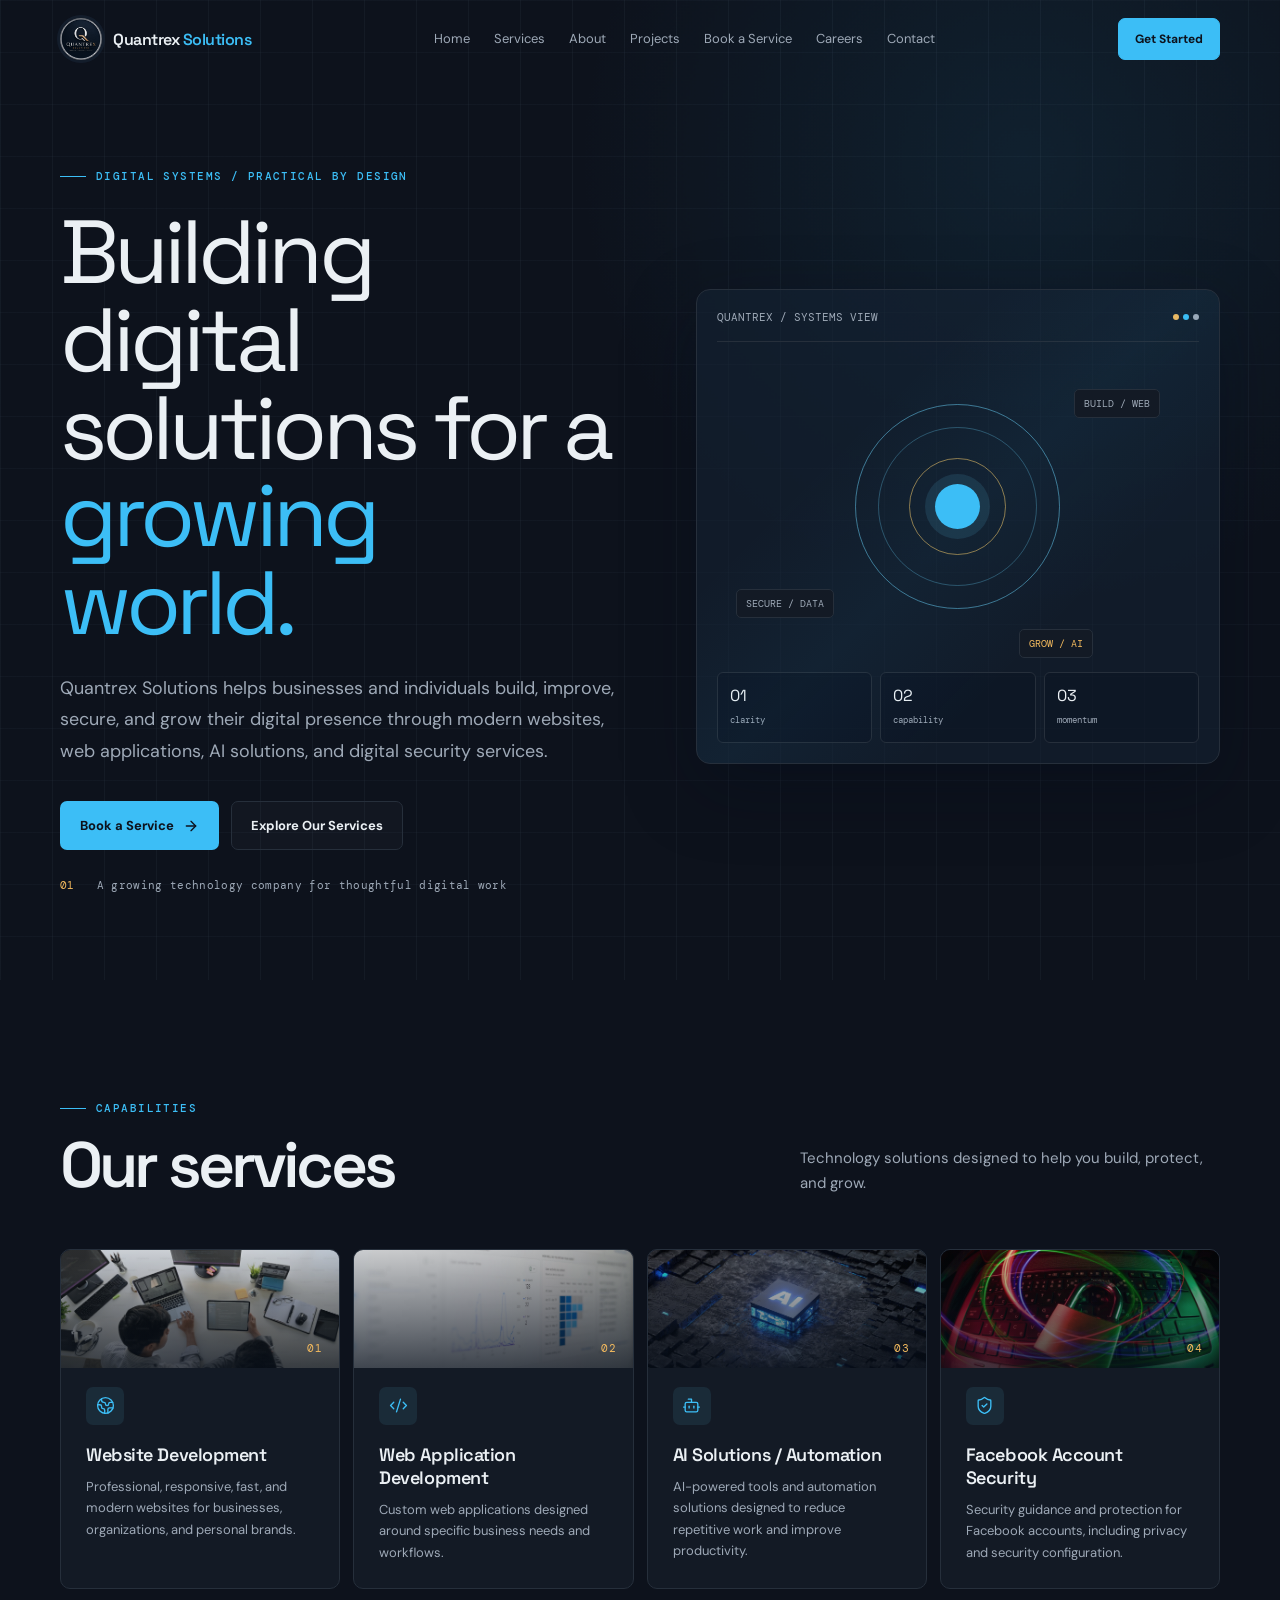
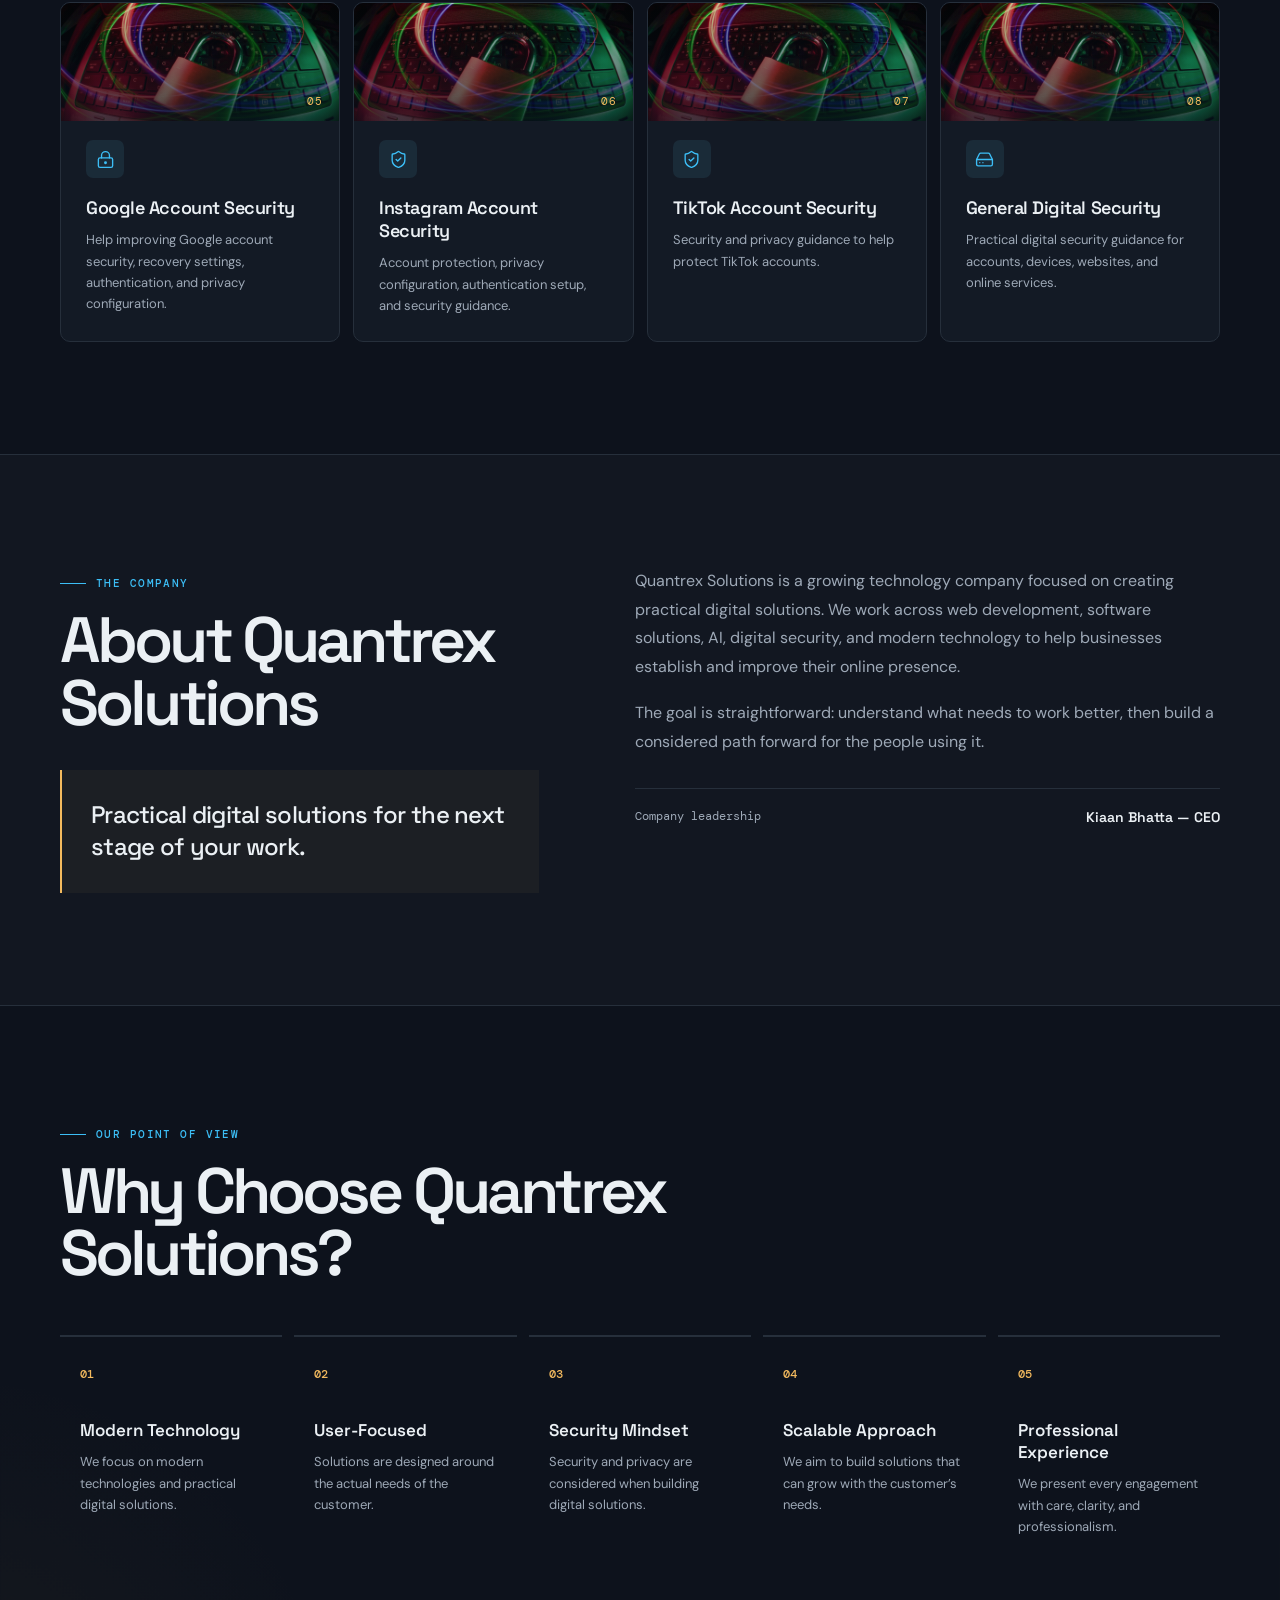
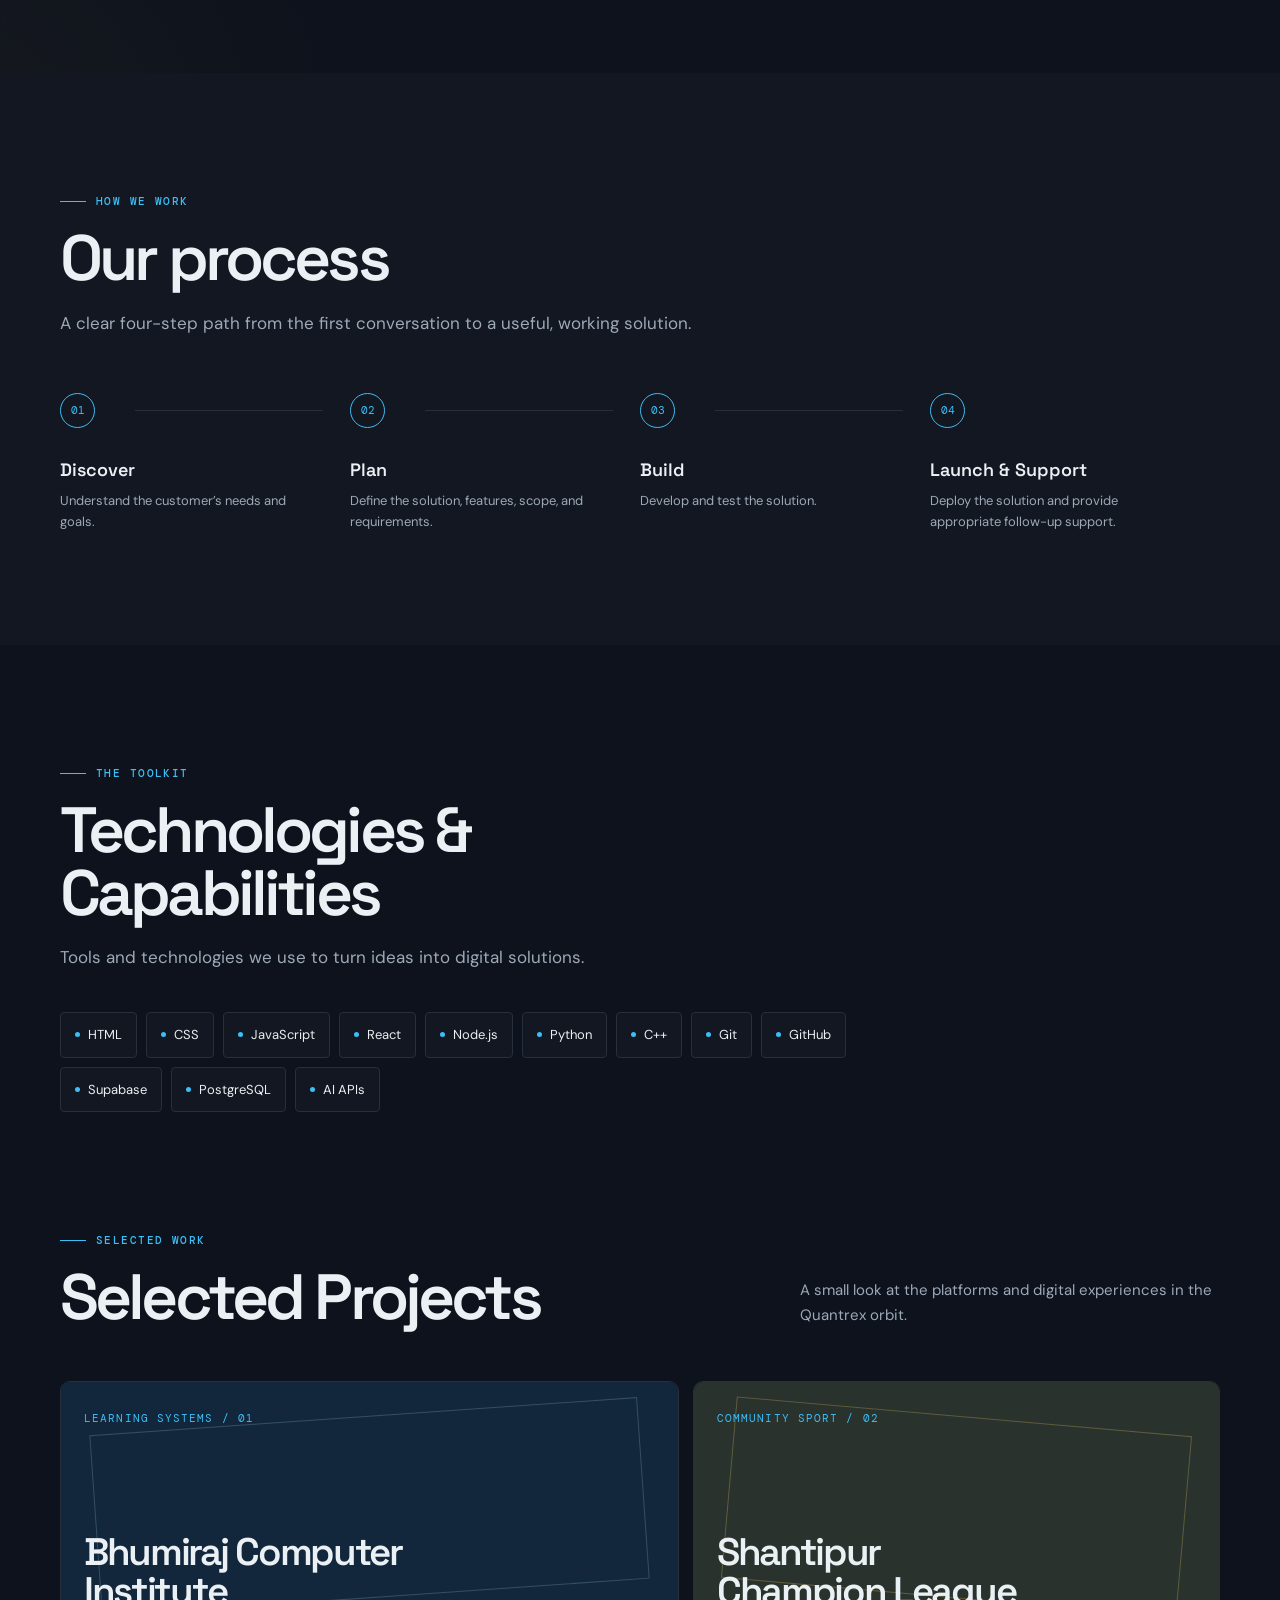
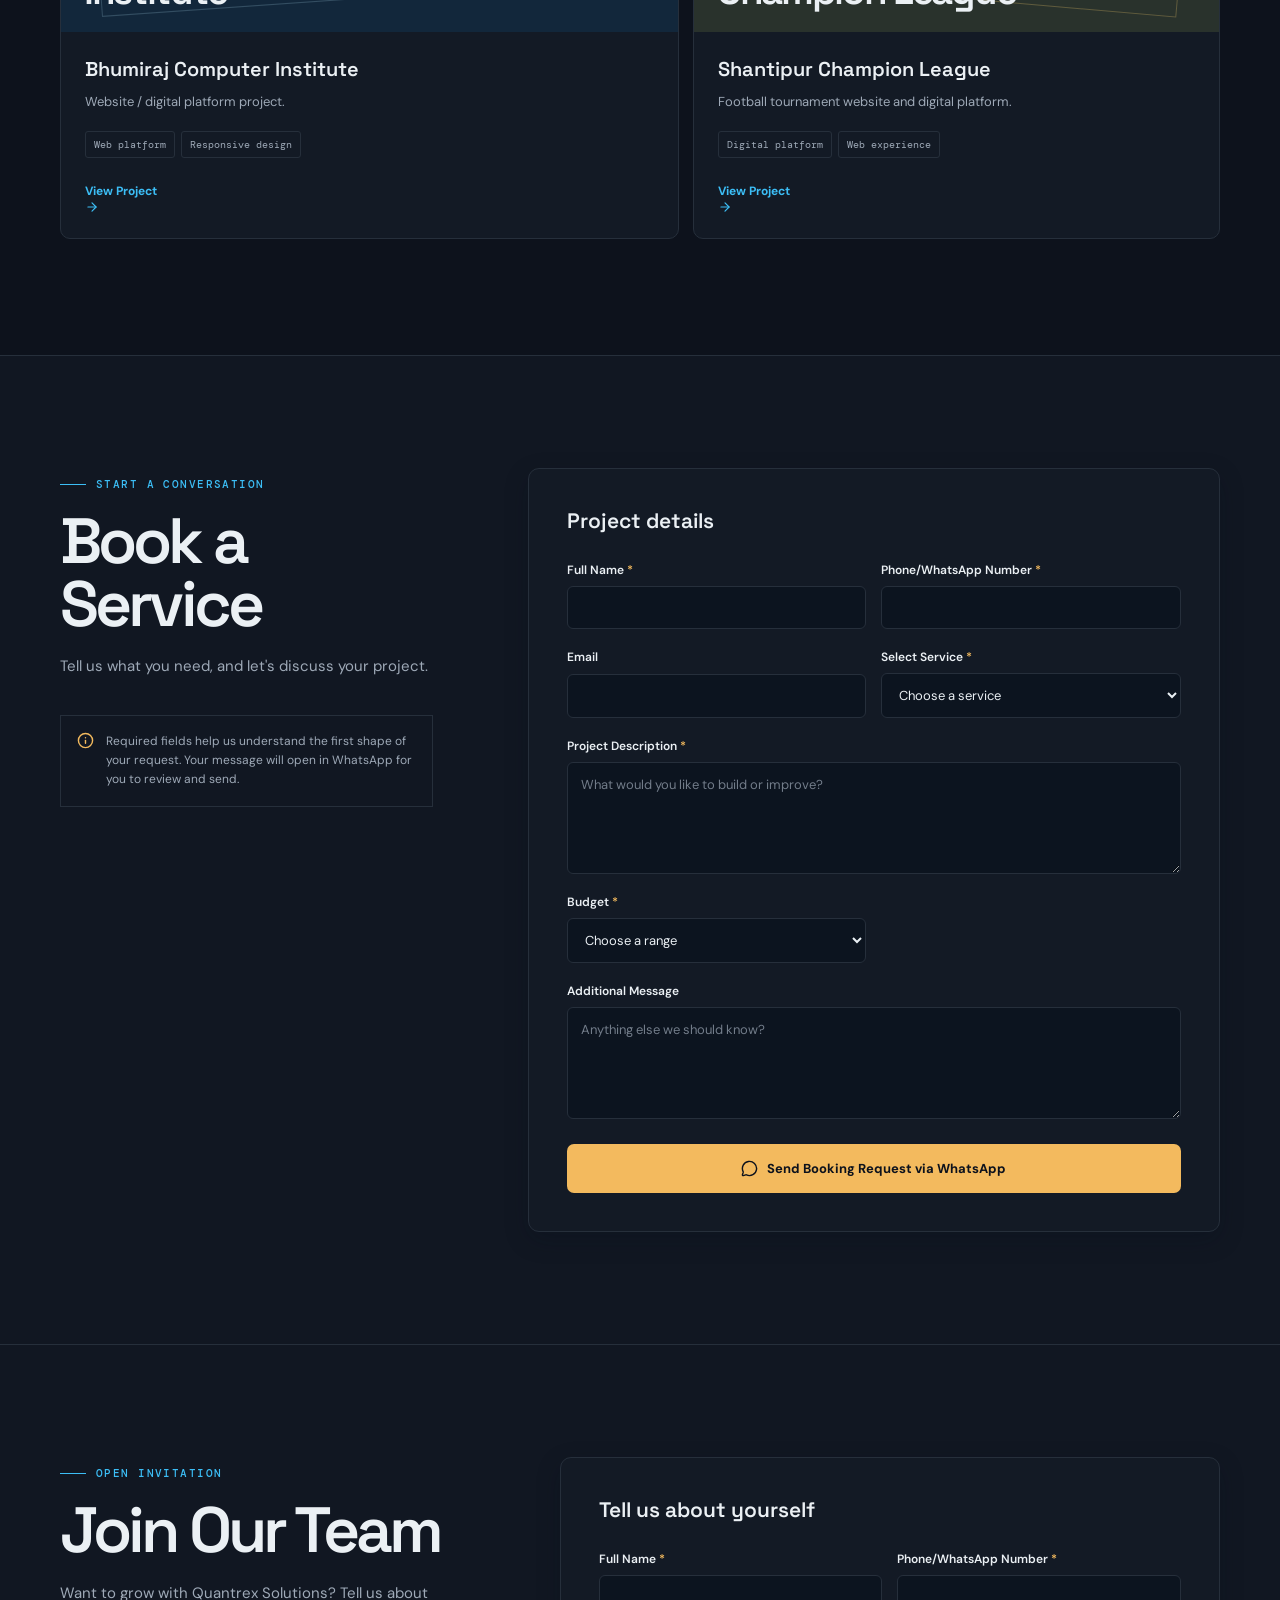
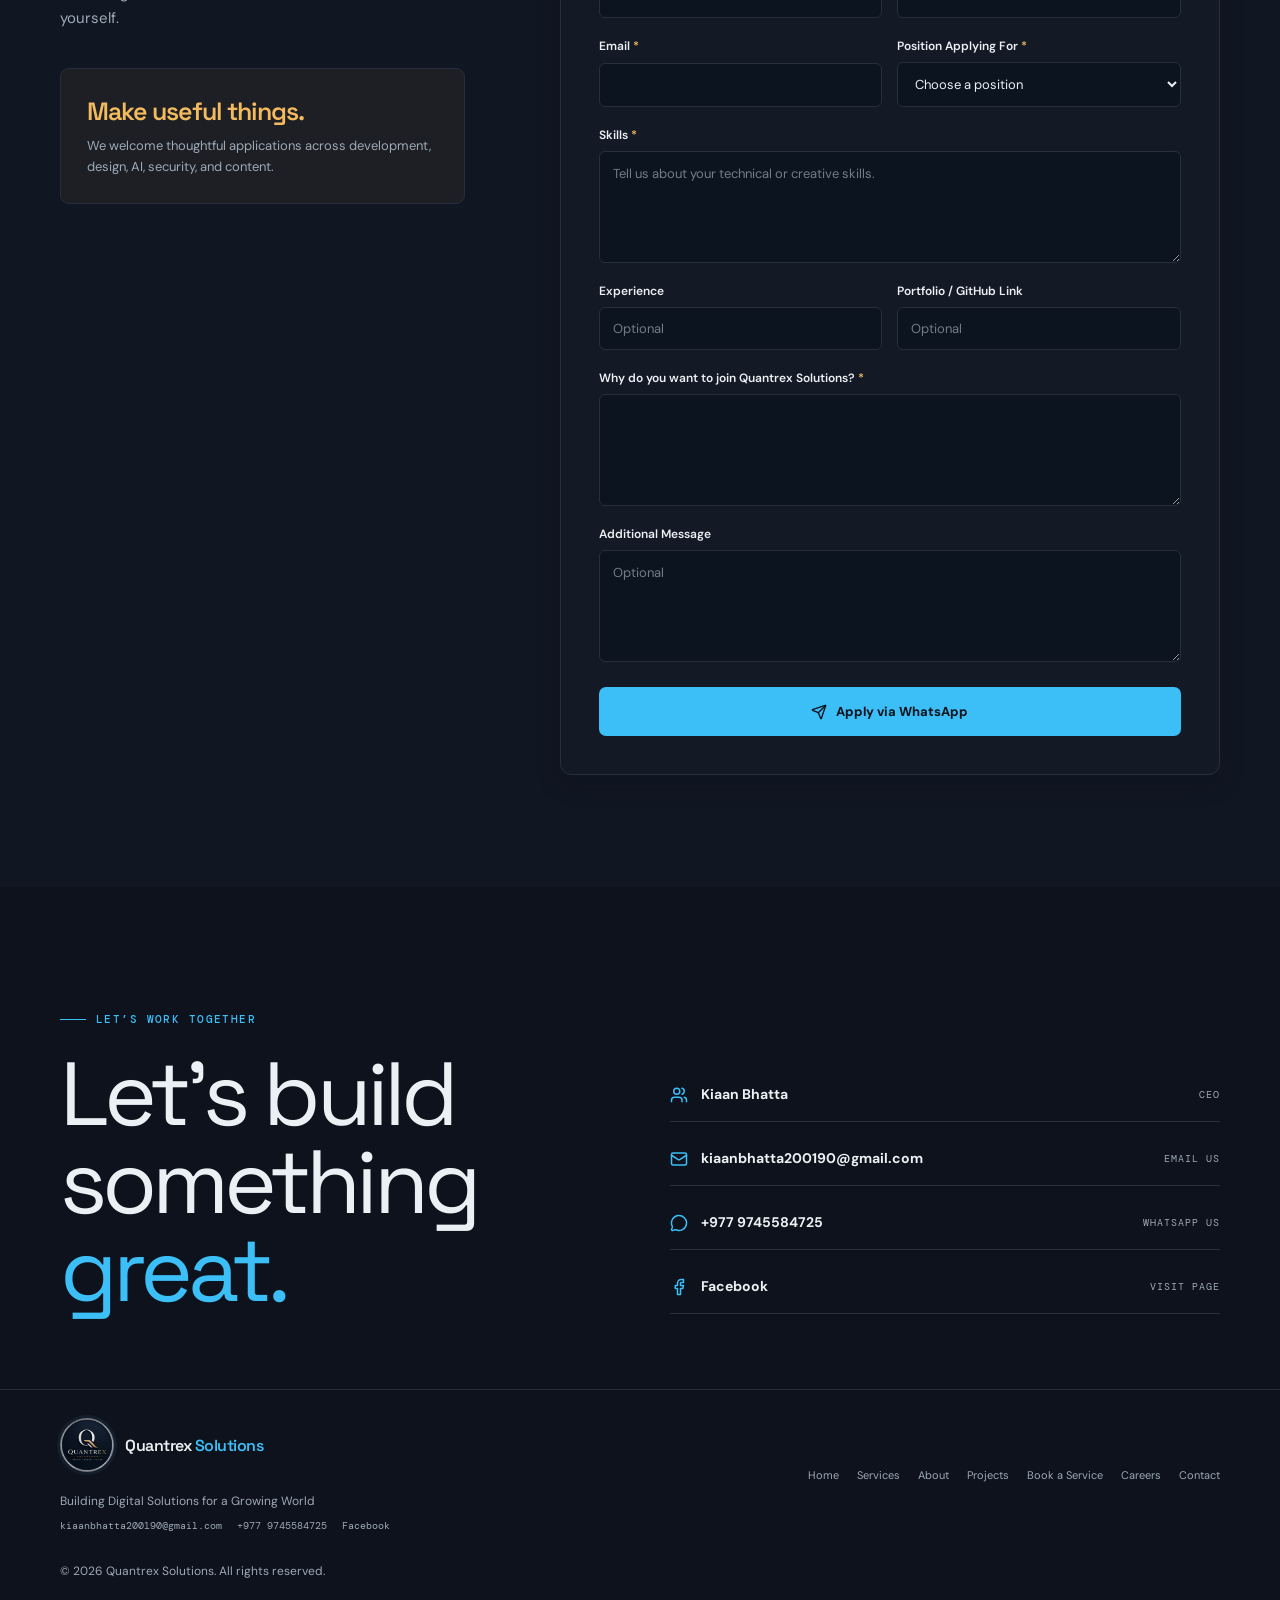
==== index.html @ 54628e95 "change" ====
<!DOCTYPE html>
<html lang="en">
  <head>
    <meta charset="UTF-8" />
    <meta name="viewport" content="width=device-width, initial-scale=1.0, maximum-scale=1" />
    <title>Quantrex Solutions | Web Development, AI &amp; Digital Solutions</title>
    <meta name="description" content="Quantrex Solutions provides website development, web applications, AI automation, and digital security solutions for modern businesses and individuals." />
    <meta name="robots" content="index, follow" />
    <meta property="og:title" content="Quantrex Solutions" />
    <meta property="og:description" content="Quantrex Solutions provides website development, web applications, AI automation, and digital security solutions for modern businesses and individuals." />
    <meta property="og:type" content="website" />
    <meta property="og:url" content="/" />
    <meta property="og:site_name" content="Quantrex Solutions" />
    <meta name="twitter:card" content="summary_large_image" />
    <meta name="twitter:title" content="Quantrex Solutions" />
    <meta name="twitter:description" content="Quantrex Solutions provides website development, web applications, AI automation, and digital security solutions for modern businesses and individuals." />
    <link rel="icon" type="image/png" href="/quantrex-logo.png" />
    <link rel="preconnect" href="https://fonts.googleapis.com">
    <link rel="preconnect" href="https://fonts.gstatic.com" crossorigin>
    <script type="module" crossorigin src="/assets/index-C_jmfMgx.js"></script>
    <link rel="stylesheet" crossorigin href="/assets/index-BYQ0dVca.css">
  </head>
  <body>
    <div id="root"></div>
  </body>
</html>
---- assets/index-BYQ0dVca.css ----
@import"https://fonts.googleapis.com/css2?family=DM+Mono:wght@400;500&family=DM+Sans:wght@400;500;600;700&family=Space+Grotesk:wght@400;500;600;700&display=swap";@layer components;@layer properties{@supports (((-webkit-hyphens:none)) and (not (margin-trim:inline))) or ((-moz-orient:inline) and (not (color:rgb(from red r g b)))){*,:before,:after,::backdrop{--tw-translate-x:0;--tw-translate-y:0;--tw-translate-z:0;--tw-rotate-x:initial;--tw-rotate-y:initial;--tw-rotate-z:initial;--tw-skew-x:initial;--tw-skew-y:initial;--tw-space-y-reverse:0;--tw-space-x-reverse:0;--tw-border-style:solid;--tw-leading:initial;--tw-font-weight:initial;--tw-tracking:initial;--tw-ordinal:initial;--tw-slashed-zero:initial;--tw-numeric-figure:initial;--tw-numeric-spacing:initial;--tw-numeric-fraction:initial;--tw-shadow:0 0 #0000;--tw-shadow-color:initial;--tw-shadow-alpha:100%;--tw-inset-shadow:0 0 #0000;--tw-inset-shadow-color:initial;--tw-inset-shadow-alpha:100%;--tw-ring-color:initial;--tw-ring-shadow:0 0 #0000;--tw-inset-ring-color:initial;--tw-inset-ring-shadow:0 0 #0000;--tw-ring-inset:initial;--tw-ring-offset-width:0px;--tw-ring-offset-color:#fff;--tw-ring-offset-shadow:0 0 #0000;--tw-outline-style:solid;--tw-duration:initial;--tw-ease:initial;--tw-content:"";--tw-animation-delay:0s;--tw-animation-direction:normal;--tw-animation-duration:initial;--tw-animation-fill-mode:none;--tw-animation-iteration-count:1;--tw-enter-blur:0;--tw-enter-opacity:1;--tw-enter-rotate:0;--tw-enter-scale:1;--tw-enter-translate-x:0;--tw-enter-translate-y:0;--tw-exit-blur:0;--tw-exit-opacity:1;--tw-exit-rotate:0;--tw-exit-scale:1;--tw-exit-translate-x:0;--tw-exit-translate-y:0}}}@layer theme{:root,:host{--color-red-50:oklch(97.1% .013 17.38);--color-red-300:oklch(80.8% .114 19.571);--color-red-400:oklch(70.4% .191 22.216);--color-red-500:oklch(63.7% .237 25.331);--color-red-600:oklch(57.7% .245 27.325);--color-gray-50:oklch(98.5% .002 247.839);--color-gray-100:oklch(96.7% .003 264.542);--color-gray-600:oklch(44.6% .03 256.802);--color-gray-700:oklch(37.3% .034 259.733);--color-gray-800:oklch(27.8% .033 256.848);--color-gray-900:oklch(21% .034 264.665);--color-black:#000;--color-white:#fff;--spacing:.25rem;--container-sm:24rem;--container-md:28rem;--container-lg:32rem;--text-xs:.75rem;--text-xs--line-height:calc(1 / .75);--text-sm:.875rem;--text-sm--line-height:calc(1.25 / .875);--text-base:1rem;--text-base--line-height: 1.5 ;--text-lg:1.125rem;--text-lg--line-height:calc(1.75 / 1.125);--text-xl:1.25rem;--text-xl--line-height:calc(1.75 / 1.25);--text-2xl:1.5rem;--text-2xl--line-height:calc(2 / 1.5);--font-weight-normal:400;--font-weight-medium:500;--font-weight-semibold:600;--font-weight-bold:700;--tracking-tight:-.025em;--tracking-widest:.1em;--leading-snug:1.375;--leading-normal:1.5;--leading-relaxed:1.625;--shadow-sm:0 1px 3px 0 #0000001a, 0 1px 2px -1px #0000001a;--shadow-lg:0 10px 15px -3px #0000001a, 0 4px 6px -4px #0000001a;--ease-in-out:cubic-bezier(.4, 0, .2, 1);--animate-spin:spin 1s linear infinite;--animate-pulse:pulse 2s cubic-bezier(.4, 0, .6, 1) infinite;--aspect-video:16 / 9;--default-transition-duration:.15s;--default-transition-timing-function:cubic-bezier(.4, 0, .2, 1);--default-font-family:var(--app-font-sans);--default-mono-font-family:var(--app-font-mono);--color-border:hsl(var(--border))}}@layer base{*,:after,:before,::backdrop{box-sizing:border-box;border:0 solid;margin:0;padding:0}::file-selector-button{box-sizing:border-box;border:0 solid;margin:0;padding:0}html,:host{-webkit-text-size-adjust:100%;tab-size:4;line-height:1.5;font-family:var(--default-font-family,-apple-system, BlinkMacSystemFont, "Segoe UI", Roboto, "Helvetica Neue", "Noto Sans", Arial, sans-serif, "Apple Color Emoji", "Segoe UI Emoji", "Segoe UI Symbol", "Noto Color Emoji");font-feature-settings:var(--default-font-feature-settings,normal);font-variation-settings:var(--default-font-variation-settings,normal);-webkit-tap-highlight-color:transparent}hr{height:0;color:inherit;border-top-width:1px}abbr:where([title]){-webkit-text-decoration:underline dotted;text-decoration:underline dotted}h1,h2,h3,h4,h5,h6{font-size:inherit;font-weight:inherit}a{color:inherit;-webkit-text-decoration:inherit;text-decoration:inherit}b,strong{font-weight:bolder}code,kbd,samp,pre{font-family:var(--default-mono-font-family,ui-monospace, SFMono-Regular, Menlo, Monaco, Consolas, "Liberation Mono", "Courier New", monospace);font-feature-settings:var(--default-mono-font-feature-settings,normal);font-variation-settings:var(--default-mono-font-variation-settings,normal);font-size:1em}small{font-size:80%}sub,sup{vertical-align:baseline;font-size:75%;line-height:0;position:relative}sub{bottom:-.25em}sup{top:-.5em}table{text-indent:0;border-color:inherit;border-collapse:collapse}:-moz-focusring:where(:not(iframe)){outline:auto}progress{vertical-align:baseline}summary{display:list-item}ol,ul,menu{list-style:none}img,svg,video,canvas,audio,iframe,embed,object{vertical-align:middle;display:block}img,video{max-width:100%;height:auto}button,input,select,optgroup,textarea{font:inherit;font-feature-settings:inherit;font-variation-settings:inherit;letter-spacing:inherit;color:inherit;opacity:1;background-color:#0000;border-radius:0}::file-selector-button{font:inherit;font-feature-settings:inherit;font-variation-settings:inherit;letter-spacing:inherit;color:inherit;opacity:1;background-color:#0000;border-radius:0}:where(select:is([multiple],[size])) optgroup{font-weight:bolder}:where(select:is([multiple],[size])) optgroup option{padding-inline-start:20px}::file-selector-button{margin-inline-end:4px}::placeholder{opacity:1}@supports (not ((-webkit-appearance:-apple-pay-button))) or (contain-intrinsic-size:1px){::placeholder{color:currentColor}@supports (color:color-mix(in lab,red,red)){::placeholder{color:color-mix(in oklab,currentcolor 50%,transparent)}}}textarea{resize:vertical}::-webkit-search-decoration{-webkit-appearance:none}::-webkit-date-and-time-value{min-height:1lh;text-align:inherit}::-webkit-datetime-edit{display:inline-flex}::-webkit-datetime-edit-fields-wrapper{padding:0}::-webkit-datetime-edit{padding-block:0}::-webkit-datetime-edit-year-field{padding-block:0}::-webkit-datetime-edit-month-field{padding-block:0}::-webkit-datetime-edit-day-field{padding-block:0}::-webkit-datetime-edit-hour-field{padding-block:0}::-webkit-datetime-edit-minute-field{padding-block:0}::-webkit-datetime-edit-second-field{padding-block:0}::-webkit-datetime-edit-millisecond-field{padding-block:0}::-webkit-datetime-edit-meridiem-field{padding-block:0}::-webkit-calendar-picker-indicator{line-height:1}:-moz-ui-invalid{box-shadow:none}button,input:where([type=button],[type=reset],[type=submit]){appearance:button}::file-selector-button{appearance:button}::-webkit-inner-spin-button{height:auto}::-webkit-outer-spin-button{height:auto}[hidden]:where(:not([hidden=until-found])){display:none!important}*{border-color:hsl(var(--border))}html{scroll-behavior:smooth}body{background-color:hsl(var(--background));font-family:var(--app-font-sans);color:hsl(var(--foreground));-webkit-font-smoothing:antialiased;-moz-osx-font-smoothing:grayscale;min-width:320px;overflow-x:hidden}button,a,input,select,textarea{-webkit-tap-highlight-color:transparent}:focus-visible{outline:2px solid hsl(var(--primary));outline-offset:3px}}@layer utilities{.\@container\/field-group{container:field-group/inline-size}.pointer-events-auto{pointer-events:auto}.pointer-events-none{pointer-events:none}.invisible{visibility:hidden}.sr-only{clip-path:inset(50%);white-space:nowrap;border-width:0;width:1px;height:1px;margin:-1px;padding:0;position:absolute;overflow:hidden}.absolute{position:absolute}.fixed{position:fixed}.relative{position:relative}.static{position:static}.inset-0{inset:0}.inset-x-0{inset-inline:0}.inset-y-0{inset-block:0}.-top-12{top:calc(var(--spacing) * -12)}.top-0{top:0}.top-1\.5{top:calc(var(--spacing) * 1.5)}.top-1\/2{top:50%}.top-2{top:calc(var(--spacing) * 2)}.top-3\.5{top:calc(var(--spacing) * 3.5)}.top-4{top:calc(var(--spacing) * 4)}.top-\[1px\]{top:1px}.top-\[50\%\]{top:50%}.top-\[60\%\]{top:60%}.top-full{top:100%}.-right-12{right:calc(var(--spacing) * -12)}.right-0{right:0}.right-1{right:var(--spacing)}.right-2{right:calc(var(--spacing) * 2)}.right-3{right:calc(var(--spacing) * 3)}.right-4{right:calc(var(--spacing) * 4)}.-bottom-12{bottom:calc(var(--spacing) * -12)}.bottom-0{bottom:0}.-left-12{left:calc(var(--spacing) * -12)}.left-0{left:0}.left-1\/2{left:50%}.left-2{left:calc(var(--spacing) * 2)}.left-\[50\%\]{left:50%}.z-10{z-index:10}.z-20{z-index:20}.z-50{z-index:50}.z-\[1\]{z-index:1}.z-\[100\]{z-index:100}.order-first{order:-9999}.order-last{order:9999}.\!m-0{margin:0!important}.-mx-1{margin-inline:calc(var(--spacing) * -1)}.mx-2{margin-inline:calc(var(--spacing) * 2)}.mx-3\.5{margin-inline:calc(var(--spacing) * 3.5)}.mx-4{margin-inline:calc(var(--spacing) * 4)}.mx-auto{margin-inline:auto}.-my-2{margin-block:calc(var(--spacing) * -2)}.my-0{margin-block:0}.my-0\.5{margin-block:calc(var(--spacing) * .5)}.my-1{margin-block:var(--spacing)}.-mt-4{margin-top:calc(var(--spacing) * -4)}.mt-1\.5{margin-top:calc(var(--spacing) * 1.5)}.mt-2{margin-top:calc(var(--spacing) * 2)}.mt-4{margin-top:calc(var(--spacing) * 4)}.mt-24{margin-top:calc(var(--spacing) * 24)}.mt-auto{margin-top:auto}.mr-2{margin-right:calc(var(--spacing) * 2)}.mb-1{margin-bottom:var(--spacing)}.mb-2{margin-bottom:calc(var(--spacing) * 2)}.mb-3{margin-bottom:calc(var(--spacing) * 3)}.mb-4{margin-bottom:calc(var(--spacing) * 4)}.-ml-4{margin-left:calc(var(--spacing) * -4)}.ml-1{margin-left:var(--spacing)}.ml-4{margin-left:calc(var(--spacing) * 4)}.ml-auto{margin-left:auto}.line-clamp-2{-webkit-line-clamp:2;-webkit-box-orient:vertical;display:-webkit-box;overflow:hidden}.block{display:block}.contents{display:contents}.flex{display:flex}.grid{display:grid}.hidden{display:none}.inline-flex{display:inline-flex}.table{display:table}.aspect-square{aspect-ratio:1}.aspect-video{aspect-ratio:var(--aspect-video)}.size-4{width:calc(var(--spacing) * 4);height:calc(var(--spacing) * 4)}.size-6{width:calc(var(--spacing) * 6);height:calc(var(--spacing) * 6)}.size-8{width:calc(var(--spacing) * 8);height:calc(var(--spacing) * 8)}.size-10{width:calc(var(--spacing) * 10);height:calc(var(--spacing) * 10)}.size-\[--cell-size\]{width:--cell-size;height:--cell-size}.h-1\.5{height:calc(var(--spacing) * 1.5)}.h-2{height:calc(var(--spacing) * 2)}.h-2\.5{height:calc(var(--spacing) * 2.5)}.h-3{height:calc(var(--spacing) * 3)}.h-3\.5{height:calc(var(--spacing) * 3.5)}.h-4{height:calc(var(--spacing) * 4)}.h-5{height:calc(var(--spacing) * 5)}.h-6{height:calc(var(--spacing) * 6)}.h-7{height:calc(var(--spacing) * 7)}.h-8{height:calc(var(--spacing) * 8)}.h-9{height:calc(var(--spacing) * 9)}.h-10{height:calc(var(--spacing) * 10)}.h-12{height:calc(var(--spacing) * 12)}.h-\[--cell-size\]{height:--cell-size}.h-\[1px\]{height:1px}.h-\[var\(--radix-navigation-menu-viewport-height\)\]{height:var(--radix-navigation-menu-viewport-height)}.h-\[var\(--radix-select-trigger-height\)\]{height:var(--radix-select-trigger-height)}.h-auto{height:auto}.h-full{height:100%}.h-px{height:1px}.h-svh{height:100svh}.max-h-\[--radix-context-menu-content-available-height\]{max-height:--radix-context-menu-content-available-height}.max-h-\[--radix-select-content-available-height\]{max-height:--radix-select-content-available-height}.max-h-\[85vh\]{max-height:85vh}.max-h-\[300px\]{max-height:300px}.max-h-\[var\(--radix-dropdown-menu-content-available-height\)\]{max-height:var(--radix-dropdown-menu-content-available-height)}.max-h-screen{max-height:100vh}.min-h-0{min-height:0}.min-h-8{min-height:calc(var(--spacing) * 8)}.min-h-9{min-height:calc(var(--spacing) * 9)}.min-h-10{min-height:calc(var(--spacing) * 10)}.min-h-\[60px\]{min-height:60px}.min-h-screen{min-height:100vh}.min-h-svh{min-height:100svh}.w-0{width:0}.w-1{width:var(--spacing)}.w-2{width:calc(var(--spacing) * 2)}.w-2\.5{width:calc(var(--spacing) * 2.5)}.w-3{width:calc(var(--spacing) * 3)}.w-3\.5{width:calc(var(--spacing) * 3.5)}.w-3\/4{width:75%}.w-4{width:calc(var(--spacing) * 4)}.w-5{width:calc(var(--spacing) * 5)}.w-7{width:calc(var(--spacing) * 7)}.w-8{width:calc(var(--spacing) * 8)}.w-9{width:calc(var(--spacing) * 9)}.w-10{width:calc(var(--spacing) * 10)}.w-64{width:calc(var(--spacing) * 64)}.w-72{width:calc(var(--spacing) * 72)}.w-\[--cell-size\]{width:--cell-size}.w-\[1px\]{width:1px}.w-\[100px\]{width:100px}.w-\[var\(--sidebar-width\)\]{width:var(--sidebar-width)}.w-auto{width:auto}.w-fit{width:fit-content}.w-full{width:100%}.w-max{width:max-content}.w-px{width:1px}.max-w-\[var\(--skeleton-width\)\]{max-width:var(--skeleton-width)}.max-w-lg{max-width:var(--container-lg)}.max-w-max{max-width:max-content}.max-w-md{max-width:var(--container-md)}.max-w-sm{max-width:var(--container-sm)}.min-w-0{min-width:0}.min-w-5{min-width:calc(var(--spacing) * 5)}.min-w-8{min-width:calc(var(--spacing) * 8)}.min-w-9{min-width:calc(var(--spacing) * 9)}.min-w-10{min-width:calc(var(--spacing) * 10)}.min-w-\[--cell-size\]{min-width:--cell-size}.min-w-\[8rem\]{min-width:8rem}.min-w-\[12rem\]{min-width:12rem}.min-w-\[var\(--radix-select-trigger-width\)\]{min-width:var(--radix-select-trigger-width)}.flex-1{flex:1}.shrink-0{flex-shrink:0}.grow{flex-grow:1}.grow-0{flex-grow:0}.basis-full{flex-basis:100%}.caption-bottom{caption-side:bottom}.border-collapse{border-collapse:collapse}.origin-\[--radix-context-menu-content-transform-origin\]{transform-origin:--radix-context-menu-content-transform-origin}.origin-\[--radix-dropdown-menu-content-transform-origin\]{transform-origin:--radix-dropdown-menu-content-transform-origin}.origin-\[--radix-hover-card-content-transform-origin\]{transform-origin:--radix-hover-card-content-transform-origin}.origin-\[--radix-menubar-content-transform-origin\]{transform-origin:--radix-menubar-content-transform-origin}.origin-\[--radix-popover-content-transform-origin\]{transform-origin:--radix-popover-content-transform-origin}.origin-\[--radix-select-content-transform-origin\]{transform-origin:--radix-select-content-transform-origin}.origin-\[--radix-tooltip-content-transform-origin\]{transform-origin:--radix-tooltip-content-transform-origin}.-translate-x-1\/2{--tw-translate-x: -50% ;translate:var(--tw-translate-x) var(--tw-translate-y)}.-translate-x-px{--tw-translate-x:-1px;translate:var(--tw-translate-x) var(--tw-translate-y)}.translate-x-\[-50\%\]{--tw-translate-x:-50%;translate:var(--tw-translate-x) var(--tw-translate-y)}.translate-x-px{--tw-translate-x:1px;translate:var(--tw-translate-x) var(--tw-translate-y)}.-translate-y-1\/2{--tw-translate-y: -50% ;translate:var(--tw-translate-x) var(--tw-translate-y)}.translate-y-\[-50\%\]{--tw-translate-y:-50%;translate:var(--tw-translate-x) var(--tw-translate-y)}.rotate-45{rotate:45deg}.rotate-90{rotate:90deg}.transform{transform:var(--tw-rotate-x,) var(--tw-rotate-y,) var(--tw-rotate-z,) var(--tw-skew-x,) var(--tw-skew-y,)}.animate-caret-blink{animation:1.25s ease-out infinite caret-blink}.animate-in{animation:enter var(--tw-animation-duration,var(--tw-duration,.15s))var(--tw-ease,ease)var(--tw-animation-delay,0s)var(--tw-animation-iteration-count,1)var(--tw-animation-direction,normal)var(--tw-animation-fill-mode,none)}.animate-pulse{animation:var(--animate-pulse)}.animate-spin{animation:var(--animate-spin)}.cursor-default{cursor:default}.cursor-pointer{cursor:pointer}.cursor-text{cursor:text}.touch-none{touch-action:none}.resize-none{resize:none}.list-disc{list-style-type:disc}.list-none{list-style-type:none}.flex-col{flex-direction:column}.flex-col-reverse{flex-direction:column-reverse}.flex-row{flex-direction:row}.flex-wrap{flex-wrap:wrap}.place-content-center{place-content:center}.items-center{align-items:center}.items-end{align-items:flex-end}.items-start{align-items:flex-start}.items-stretch{align-items:stretch}.justify-between{justify-content:space-between}.justify-center{justify-content:center}.justify-start{justify-content:flex-start}.gap-1{gap:var(--spacing)}.gap-1\.5{gap:calc(var(--spacing) * 1.5)}.gap-2{gap:calc(var(--spacing) * 2)}.gap-2\.5{gap:calc(var(--spacing) * 2.5)}.gap-3{gap:calc(var(--spacing) * 3)}.gap-4{gap:calc(var(--spacing) * 4)}.gap-6{gap:calc(var(--spacing) * 6)}.gap-7{gap:calc(var(--spacing) * 7)}:where(.space-y-1\.5>:not(:last-child)){--tw-space-y-reverse:0;margin-block-start:calc(calc(var(--spacing) * 1.5) * var(--tw-space-y-reverse));margin-block-end:calc(calc(var(--spacing) * 1.5) * calc(1 - var(--tw-space-y-reverse)))}:where(.space-y-2>:not(:last-child)){--tw-space-y-reverse:0;margin-block-start:calc(calc(var(--spacing) * 2) * var(--tw-space-y-reverse));margin-block-end:calc(calc(var(--spacing) * 2) * calc(1 - var(--tw-space-y-reverse)))}:where(.space-x-1>:not(:last-child)){--tw-space-x-reverse:0;margin-inline-start:calc(var(--spacing) * var(--tw-space-x-reverse));margin-inline-end:calc(var(--spacing) * calc(1 - var(--tw-space-x-reverse)))}:where(.space-x-4>:not(:last-child)){--tw-space-x-reverse:0;margin-inline-start:calc(calc(var(--spacing) * 4) * var(--tw-space-x-reverse));margin-inline-end:calc(calc(var(--spacing) * 4) * calc(1 - var(--tw-space-x-reverse)))}.self-stretch{align-self:stretch}.overflow-auto{overflow:auto}.overflow-hidden{overflow:hidden}.overflow-x-auto{overflow-x:auto}.overflow-x-hidden{overflow-x:hidden}.overflow-y-auto{overflow-y:auto}.rounded{border-radius:.25rem}.rounded-\[2px\]{border-radius:2px}.rounded-\[calc\(var\(--radius\)-5px\)\]{border-radius:calc(var(--radius) - 5px)}.rounded-\[inherit\]{border-radius:inherit}.rounded-full{border-radius:3.40282e38px}.rounded-lg{border-radius:var(--radius)}.rounded-md{border-radius:calc(var(--radius) - 2px)}.rounded-none{border-radius:0}.rounded-sm{border-radius:calc(var(--radius) - 4px)}.rounded-xl{border-radius:calc(var(--radius) + 4px)}.rounded-t-\[10px\]{border-top-left-radius:10px;border-top-right-radius:10px}.rounded-l-md{border-top-left-radius:calc(var(--radius) - 2px);border-bottom-left-radius:calc(var(--radius) - 2px)}.rounded-tl-sm{border-top-left-radius:calc(var(--radius) - 4px)}.rounded-r-md{border-top-right-radius:calc(var(--radius) - 2px);border-bottom-right-radius:calc(var(--radius) - 2px)}.border{border-style:var(--tw-border-style);border-width:1px}.border-0{border-style:var(--tw-border-style);border-width:0}.border-2{border-style:var(--tw-border-style);border-width:2px}.border-\[1\.5px\]{border-style:var(--tw-border-style);border-width:1.5px}.border-y{border-block-style:var(--tw-border-style);border-block-width:1px}.border-t{border-top-style:var(--tw-border-style);border-top-width:1px}.border-r{border-right-style:var(--tw-border-style);border-right-width:1px}.border-b{border-bottom-style:var(--tw-border-style);border-bottom-width:1px}.border-l{border-left-style:var(--tw-border-style);border-left-width:1px}.border-dashed{--tw-border-style:dashed;border-style:dashed}.\[border-color\:var\(--badge-outline\)\]{border-color:var(--badge-outline)}.\[border-color\:var\(--button-outline\)\]{border-color:var(--button-outline)}.border-\[--color-border\]{border-color:--color-border}.border-border,.border-border\/50{border-color:hsl(var(--border))}@supports (color:color-mix(in lab,red,red)){.border-border\/50{border-color:color-mix(in oklab,hsl(var(--border)) 50%,transparent)}}.border-input{border-color:hsl(var(--input))}.border-primary,.border-primary\/50{border-color:hsl(var(--primary))}@supports (color:color-mix(in lab,red,red)){.border-primary\/50{border-color:color-mix(in oklab,hsl(var(--primary)) 50%,transparent)}}.border-transparent{border-color:#0000}.border-t-transparent{border-top-color:#0000}.border-l-transparent{border-left-color:#0000}.bg-\[--color-bg\]{background-color:--color-bg}.bg-accent{background-color:hsl(var(--accent))}.bg-background{background-color:hsl(var(--background))}.bg-black\/80{background-color:#000c}@supports (color:color-mix(in lab,red,red)){.bg-black\/80{background-color:color-mix(in oklab,var(--color-black) 80%,transparent)}}.bg-border{background-color:hsl(var(--border))}.bg-card{background-color:hsl(var(--card))}.bg-foreground{background-color:hsl(var(--foreground))}.bg-gray-50{background-color:var(--color-gray-50)}.bg-gray-100{background-color:var(--color-gray-100)}.bg-gray-900{background-color:var(--color-gray-900)}.bg-input{background-color:hsl(var(--input))}.bg-muted,.bg-muted\/50{background-color:hsl(var(--muted))}@supports (color:color-mix(in lab,red,red)){.bg-muted\/50{background-color:color-mix(in oklab,hsl(var(--muted)) 50%,transparent)}}.bg-primary,.bg-primary\/10{background-color:hsl(var(--primary))}@supports (color:color-mix(in lab,red,red)){.bg-primary\/10{background-color:color-mix(in oklab,hsl(var(--primary)) 10%,transparent)}}.bg-primary\/20{background-color:hsl(var(--primary))}@supports (color:color-mix(in lab,red,red)){.bg-primary\/20{background-color:color-mix(in oklab,hsl(var(--primary)) 20%,transparent)}}.bg-secondary{background-color:hsl(var(--secondary))}.bg-transparent{background-color:#0000}.fill-current{fill:currentColor}.fill-primary{fill:hsl(var(--primary))}.p-0{padding:0}.p-1{padding:var(--spacing)}.p-2{padding:calc(var(--spacing) * 2)}.p-3{padding:calc(var(--spacing) * 3)}.p-4{padding:calc(var(--spacing) * 4)}.p-6{padding:calc(var(--spacing) * 6)}.p-\[1px\]{padding:1px}.px-1{padding-inline:var(--spacing)}.px-1\.5{padding-inline:calc(var(--spacing) * 1.5)}.px-2{padding-inline:calc(var(--spacing) * 2)}.px-2\.5{padding-inline:calc(var(--spacing) * 2.5)}.px-3{padding-inline:calc(var(--spacing) * 3)}.px-4{padding-inline:calc(var(--spacing) * 4)}.px-8{padding-inline:calc(var(--spacing) * 8)}.px-\[--cell-size\]{padding-inline:--cell-size}.py-0\.5{padding-block:calc(var(--spacing) * .5)}.py-1{padding-block:var(--spacing)}.py-1\.5{padding-block:calc(var(--spacing) * 1.5)}.py-2{padding-block:calc(var(--spacing) * 2)}.py-3{padding-block:calc(var(--spacing) * 3)}.py-4{padding-block:calc(var(--spacing) * 4)}.py-6{padding-block:calc(var(--spacing) * 6)}.pt-0{padding-top:0}.pt-3{padding-top:calc(var(--spacing) * 3)}.pt-4{padding-top:calc(var(--spacing) * 4)}.pt-6{padding-top:calc(var(--spacing) * 6)}.pr-1{padding-right:var(--spacing)}.pr-2{padding-right:calc(var(--spacing) * 2)}.pr-2\.5{padding-right:calc(var(--spacing) * 2.5)}.pr-3{padding-right:calc(var(--spacing) * 3)}.pr-8{padding-right:calc(var(--spacing) * 8)}.pb-3{padding-bottom:calc(var(--spacing) * 3)}.pb-4{padding-bottom:calc(var(--spacing) * 4)}.pl-2{padding-left:calc(var(--spacing) * 2)}.pl-2\.5{padding-left:calc(var(--spacing) * 2.5)}.pl-3{padding-left:calc(var(--spacing) * 3)}.pl-4{padding-left:calc(var(--spacing) * 4)}.pl-8{padding-left:calc(var(--spacing) * 8)}.text-center{text-align:center}.text-left{text-align:left}.align-middle{vertical-align:middle}.font-mono{font-family:var(--app-font-mono)}.font-sans{font-family:var(--app-font-sans)}.text-2xl{font-size:var(--text-2xl);line-height:var(--tw-leading,var(--text-2xl--line-height))}.text-base{font-size:var(--text-base);line-height:var(--tw-leading,var(--text-base--line-height))}.text-lg{font-size:var(--text-lg);line-height:var(--tw-leading,var(--text-lg--line-height))}.text-sm{font-size:var(--text-sm);line-height:var(--tw-leading,var(--text-sm--line-height))}.text-sm\/relaxed{font-size:var(--text-sm);line-height:var(--leading-relaxed)}.text-xl{font-size:var(--text-xl);line-height:var(--tw-leading,var(--text-xl--line-height))}.text-xs{font-size:var(--text-xs);line-height:var(--tw-leading,var(--text-xs--line-height))}.text-\[0\.8rem\]{font-size:.8rem}.leading-none{--tw-leading:1;line-height:1}.leading-normal{--tw-leading:var(--leading-normal);line-height:var(--leading-normal)}.leading-snug{--tw-leading:var(--leading-snug);line-height:var(--leading-snug)}.font-bold{--tw-font-weight:var(--font-weight-bold);font-weight:var(--font-weight-bold)}.font-medium{--tw-font-weight:var(--font-weight-medium);font-weight:var(--font-weight-medium)}.font-normal{--tw-font-weight:var(--font-weight-normal);font-weight:var(--font-weight-normal)}.font-semibold{--tw-font-weight:var(--font-weight-semibold);font-weight:var(--font-weight-semibold)}.tracking-tight{--tw-tracking:var(--tracking-tight);letter-spacing:var(--tracking-tight)}.tracking-widest{--tw-tracking:var(--tracking-widest);letter-spacing:var(--tracking-widest)}.text-balance{text-wrap:balance}.break-words{overflow-wrap:break-word}.whitespace-nowrap{white-space:nowrap}.text-accent-foreground{color:hsl(var(--accent-foreground))}.text-card-foreground{color:hsl(var(--card-foreground))}.text-current{color:currentColor}.text-foreground,.text-foreground\/50{color:hsl(var(--foreground))}@supports (color:color-mix(in lab,red,red)){.text-foreground\/50{color:color-mix(in oklab,hsl(var(--foreground)) 50%,transparent)}}.text-gray-600{color:var(--color-gray-600)}.text-gray-800{color:var(--color-gray-800)}.text-gray-900{color:var(--color-gray-900)}.text-muted-foreground{color:hsl(var(--muted-foreground))}.text-primary{color:hsl(var(--primary))}.text-primary-foreground{color:hsl(var(--primary-foreground))}.text-red-500{color:var(--color-red-500)}.text-secondary-foreground{color:hsl(var(--secondary-foreground))}.text-white{color:var(--color-white)}.tabular-nums{--tw-numeric-spacing:tabular-nums;font-variant-numeric:var(--tw-ordinal,) var(--tw-slashed-zero,) var(--tw-numeric-figure,) var(--tw-numeric-spacing,) var(--tw-numeric-fraction,)}.underline-offset-4{text-underline-offset:4px}.opacity-0{opacity:0}.opacity-50{opacity:.5}.opacity-60{opacity:.6}.opacity-70{opacity:.7}.opacity-90{opacity:.9}.shadow{--tw-shadow:0 1px 3px 0 var(--tw-shadow-color,#0000001a), 0 1px 2px -1px var(--tw-shadow-color,#0000001a);box-shadow:var(--tw-inset-shadow),var(--tw-inset-ring-shadow),var(--tw-ring-offset-shadow),var(--tw-ring-shadow),var(--tw-shadow)}.shadow-\[0_0_0_1px_hsl\(var\(--sidebar-border\)\)\]{--tw-shadow:0 0 0 1px var(--tw-shadow-color,hsl(var(--sidebar-border)));box-shadow:var(--tw-inset-shadow),var(--tw-inset-ring-shadow),var(--tw-ring-offset-shadow),var(--tw-ring-shadow),var(--tw-shadow)}.shadow-lg{--tw-shadow:0 10px 15px -3px var(--tw-shadow-color,#0000001a), 0 4px 6px -4px var(--tw-shadow-color,#0000001a);box-shadow:var(--tw-inset-shadow),var(--tw-inset-ring-shadow),var(--tw-ring-offset-shadow),var(--tw-ring-shadow),var(--tw-shadow)}.shadow-md{--tw-shadow:0 4px 6px -1px var(--tw-shadow-color,#0000001a), 0 2px 4px -2px var(--tw-shadow-color,#0000001a);box-shadow:var(--tw-inset-shadow),var(--tw-inset-ring-shadow),var(--tw-ring-offset-shadow),var(--tw-ring-shadow),var(--tw-shadow)}.shadow-none{--tw-shadow:0 0 #0000;box-shadow:var(--tw-inset-shadow),var(--tw-inset-ring-shadow),var(--tw-ring-offset-shadow),var(--tw-ring-shadow),var(--tw-shadow)}.shadow-sm{--tw-shadow:0 1px 3px 0 var(--tw-shadow-color,#0000001a), 0 1px 2px -1px var(--tw-shadow-color,#0000001a);box-shadow:var(--tw-inset-shadow),var(--tw-inset-ring-shadow),var(--tw-ring-offset-shadow),var(--tw-ring-shadow),var(--tw-shadow)}.shadow-xl{--tw-shadow:0 20px 25px -5px var(--tw-shadow-color,#0000001a), 0 8px 10px -6px var(--tw-shadow-color,#0000001a);box-shadow:var(--tw-inset-shadow),var(--tw-inset-ring-shadow),var(--tw-ring-offset-shadow),var(--tw-ring-shadow),var(--tw-shadow)}.shadow-xs{--tw-shadow:0 1px 2px 0 var(--tw-shadow-color,#0000000d);box-shadow:var(--tw-inset-shadow),var(--tw-inset-ring-shadow),var(--tw-ring-offset-shadow),var(--tw-ring-shadow),var(--tw-shadow)}.ring-0{--tw-ring-shadow:var(--tw-ring-inset,) 0 0 0 calc(0px + var(--tw-ring-offset-width)) var(--tw-ring-color,currentcolor);box-shadow:var(--tw-inset-shadow),var(--tw-inset-ring-shadow),var(--tw-ring-offset-shadow),var(--tw-ring-shadow),var(--tw-shadow)}.ring-1{--tw-ring-shadow:var(--tw-ring-inset,) 0 0 0 calc(1px + var(--tw-ring-offset-width)) var(--tw-ring-color,currentcolor);box-shadow:var(--tw-inset-shadow),var(--tw-inset-ring-shadow),var(--tw-ring-offset-shadow),var(--tw-ring-shadow),var(--tw-shadow)}.ring-ring{--tw-ring-color:hsl(var(--ring))}.ring-offset-background{--tw-ring-offset-color:hsl(var(--background))}.outline-hidden{--tw-outline-style:none;outline-style:none}@media(forced-colors:active){.outline-hidden{outline-offset:2px;outline:2px solid #0000}}.outline{outline-style:var(--tw-outline-style);outline-width:1px}.outline-2{outline-style:var(--tw-outline-style);outline-width:2px}.outline-offset-2{outline-offset:2px}.outline-transparent{outline-color:#0000}.transition{transition-property:color,background-color,border-color,outline-color,text-decoration-color,fill,stroke,--tw-gradient-from,--tw-gradient-via,--tw-gradient-to,opacity,box-shadow,transform,translate,scale,rotate,filter,-webkit-backdrop-filter,backdrop-filter,display,content-visibility,overlay,pointer-events;transition-timing-function:var(--tw-ease,var(--default-transition-timing-function));transition-duration:var(--tw-duration,var(--default-transition-duration))}.transition-\[color\,box-shadow\]{transition-property:color,box-shadow;transition-timing-function:var(--tw-ease,var(--default-transition-timing-function));transition-duration:var(--tw-duration,var(--default-transition-duration))}.transition-\[left\,right\,width\]{transition-property:left,right,width;transition-timing-function:var(--tw-ease,var(--default-transition-timing-function));transition-duration:var(--tw-duration,var(--default-transition-duration))}.transition-\[margin\,opacity\]{transition-property:margin,opacity;transition-timing-function:var(--tw-ease,var(--default-transition-timing-function));transition-duration:var(--tw-duration,var(--default-transition-duration))}.transition-\[width\,height\,padding\]{transition-property:width,height,padding;transition-timing-function:var(--tw-ease,var(--default-transition-timing-function));transition-duration:var(--tw-duration,var(--default-transition-duration))}.transition-\[width\]{transition-property:width;transition-timing-function:var(--tw-ease,var(--default-transition-timing-function));transition-duration:var(--tw-duration,var(--default-transition-duration))}.transition-all{transition-property:all;transition-timing-function:var(--tw-ease,var(--default-transition-timing-function));transition-duration:var(--tw-duration,var(--default-transition-duration))}.transition-colors{transition-property:color,background-color,border-color,outline-color,text-decoration-color,fill,stroke,--tw-gradient-from,--tw-gradient-via,--tw-gradient-to;transition-timing-function:var(--tw-ease,var(--default-transition-timing-function));transition-duration:var(--tw-duration,var(--default-transition-duration))}.transition-opacity{transition-property:opacity;transition-timing-function:var(--tw-ease,var(--default-transition-timing-function));transition-duration:var(--tw-duration,var(--default-transition-duration))}.transition-transform{transition-property:transform,translate,scale,rotate;transition-timing-function:var(--tw-ease,var(--default-transition-timing-function));transition-duration:var(--tw-duration,var(--default-transition-duration))}.duration-100{--tw-duration:.1s;transition-duration:.1s}.duration-200{--tw-duration:.2s;transition-duration:.2s}.duration-300{--tw-duration:.3s;transition-duration:.3s}.duration-1000{--tw-duration:1s;transition-duration:1s}.ease-in-out{--tw-ease:var(--ease-in-out);transition-timing-function:var(--ease-in-out)}.ease-linear{--tw-ease:linear;transition-timing-function:linear}.fade-in-0{--tw-enter-opacity:0}.outline-none{--tw-outline-style:none;outline-style:none}.select-none{-webkit-user-select:none;user-select:none}.zoom-in-95{--tw-enter-scale:.95}.\[--cell-size\:2rem\]{--cell-size:2rem}.group-focus-within\/menu-item\:opacity-100:is(:where(.group\/menu-item):focus-within *){opacity:1}@media(hover:hover){.group-hover\:opacity-100:is(:where(.group):hover *),.group-hover\/menu-item\:opacity-100:is(:where(.group\/menu-item):hover *){opacity:1}}.group-has-data-\[sidebar\=menu-action\]\/menu-item\:pr-8:is(:where(.group\/menu-item):has([data-sidebar=menu-action]) *){padding-right:calc(var(--spacing) * 8)}.group-has-\[\[data-orientation\=horizontal\]\]\/field\:text-balance:is(:where(.group\/field):has([data-orientation=horizontal]) *){text-wrap:balance}.group-has-\[\[data-slot\=item-description\]\]\/item\:translate-y-0\.5:is(:where(.group\/item):has([data-slot=item-description]) *){--tw-translate-y:calc(var(--spacing) * .5);translate:var(--tw-translate-x) var(--tw-translate-y)}.group-has-\[\[data-slot\=item-description\]\]\/item\:self-start:is(:where(.group\/item):has([data-slot=item-description]) *){align-self:flex-start}.group-has-\[\>input\]\/input-group\:pt-2\.5:is(:where(.group\/input-group):has(>input) *){padding-top:calc(var(--spacing) * 2.5)}.group-has-\[\>input\]\/input-group\:pb-2\.5:is(:where(.group\/input-group):has(>input) *){padding-bottom:calc(var(--spacing) * 2.5)}.group-data-\[collapsible\=icon\]\:-mt-8:is(:where(.group)[data-collapsible=icon] *){margin-top:calc(var(--spacing) * -8)}.group-data-\[collapsible\=icon\]\:hidden:is(:where(.group)[data-collapsible=icon] *){display:none}.group-data-\[collapsible\=icon\]\:h-8\!:is(:where(.group)[data-collapsible=icon] *){height:calc(var(--spacing) * 8)!important}.group-data-\[collapsible\=icon\]\:w-8\!:is(:where(.group)[data-collapsible=icon] *){width:calc(var(--spacing) * 8)!important}.group-data-\[collapsible\=icon\]\:w-\[calc\(var\(--sidebar-width-icon\)\+var\(--spacing-4\)\)\]:is(:where(.group)[data-collapsible=icon] *){width:calc(var(--sidebar-width-icon) + var(--spacing-4))}.group-data-\[collapsible\=icon\]\:w-\[calc\(var\(--sidebar-width-icon\)\+var\(--spacing-4\)\+2px\)\]:is(:where(.group)[data-collapsible=icon] *){width:calc(var(--sidebar-width-icon) + var(--spacing-4) + 2px)}.group-data-\[collapsible\=icon\]\:w-\[var\(--sidebar-width-icon\)\]:is(:where(.group)[data-collapsible=icon] *){width:var(--sidebar-width-icon)}.group-data-\[collapsible\=icon\]\:overflow-hidden:is(:where(.group)[data-collapsible=icon] *){overflow:hidden}.group-data-\[collapsible\=icon\]\:p-0\!:is(:where(.group)[data-collapsible=icon] *){padding:0!important}.group-data-\[collapsible\=icon\]\:p-2\!:is(:where(.group)[data-collapsible=icon] *){padding:calc(var(--spacing) * 2)!important}.group-data-\[collapsible\=icon\]\:opacity-0:is(:where(.group)[data-collapsible=icon] *){opacity:0}.group-data-\[collapsible\=offcanvas\]\:right-\[calc\(var\(--sidebar-width\)\*-1\)\]:is(:where(.group)[data-collapsible=offcanvas] *){right:calc(var(--sidebar-width) * -1)}.group-data-\[collapsible\=offcanvas\]\:left-\[calc\(var\(--sidebar-width\)\*-1\)\]:is(:where(.group)[data-collapsible=offcanvas] *){left:calc(var(--sidebar-width) * -1)}.group-data-\[collapsible\=offcanvas\]\:w-0:is(:where(.group)[data-collapsible=offcanvas] *){width:0}.group-data-\[collapsible\=offcanvas\]\:translate-x-0:is(:where(.group)[data-collapsible=offcanvas] *){--tw-translate-x:0px;translate:var(--tw-translate-x) var(--tw-translate-y)}.group-data-\[disabled\=true\]\/field\:opacity-50:is(:where(.group\/field)[data-disabled=true] *),.group-data-\[disabled\=true\]\/input-group\:opacity-50:is(:where(.group\/input-group)[data-disabled=true] *){opacity:.5}.group-data-\[focused\=true\]\/day\:relative:is(:where(.group\/day)[data-focused=true] *){position:relative}.group-data-\[focused\=true\]\/day\:z-10:is(:where(.group\/day)[data-focused=true] *){z-index:10}.group-data-\[focused\=true\]\/day\:border-ring:is(:where(.group\/day)[data-focused=true] *){border-color:hsl(var(--ring))}.group-data-\[focused\=true\]\/day\:ring-\[3px\]:is(:where(.group\/day)[data-focused=true] *){--tw-ring-shadow:var(--tw-ring-inset,) 0 0 0 calc(3px + var(--tw-ring-offset-width)) var(--tw-ring-color,currentcolor);box-shadow:var(--tw-inset-shadow),var(--tw-inset-ring-shadow),var(--tw-ring-offset-shadow),var(--tw-ring-shadow),var(--tw-shadow)}.group-data-\[focused\=true\]\/day\:ring-ring\/50:is(:where(.group\/day)[data-focused=true] *){--tw-ring-color:hsl(var(--ring))}@supports (color:color-mix(in lab,red,red)){.group-data-\[focused\=true\]\/day\:ring-ring\/50:is(:where(.group\/day)[data-focused=true] *){--tw-ring-color:color-mix(in oklab, hsl(var(--ring)) 50%, transparent)}}.group-data-\[side\=left\]\:-right-4:is(:where(.group)[data-side=left] *){right:calc(var(--spacing) * -4)}.group-data-\[side\=left\]\:border-r:is(:where(.group)[data-side=left] *){border-right-style:var(--tw-border-style);border-right-width:1px}.group-data-\[side\=right\]\:left-0:is(:where(.group)[data-side=right] *){left:0}.group-data-\[side\=right\]\:rotate-180:is(:where(.group)[data-side=right] *){rotate:180deg}.group-data-\[side\=right\]\:border-l:is(:where(.group)[data-side=right] *){border-left-style:var(--tw-border-style);border-left-width:1px}.group-data-\[state\=open\]\:rotate-180:is(:where(.group)[data-state=open] *){rotate:180deg}.group-data-\[variant\=floating\]\:rounded-lg:is(:where(.group)[data-variant=floating] *){border-radius:var(--radius)}.group-data-\[variant\=floating\]\:border:is(:where(.group)[data-variant=floating] *){border-style:var(--tw-border-style);border-width:1px}.group-data-\[variant\=floating\]\:shadow-sm:is(:where(.group)[data-variant=floating] *){--tw-shadow:0 1px 3px 0 var(--tw-shadow-color,#0000001a), 0 1px 2px -1px var(--tw-shadow-color,#0000001a);box-shadow:var(--tw-inset-shadow),var(--tw-inset-ring-shadow),var(--tw-ring-offset-shadow),var(--tw-ring-shadow),var(--tw-shadow)}.group-data-\[variant\=outline\]\/field-group\:-mb-2:is(:where(.group\/field-group)[data-variant=outline] *){margin-bottom:calc(var(--spacing) * -2)}.group-\[\.destructive\]\:border-muted\/40:is(:where(.group).destructive *){border-color:hsl(var(--muted))}@supports (color:color-mix(in lab,red,red)){.group-\[\.destructive\]\:border-muted\/40:is(:where(.group).destructive *){border-color:color-mix(in oklab,hsl(var(--muted)) 40%,transparent)}}.group-\[\.destructive\]\:text-red-300:is(:where(.group).destructive *){color:var(--color-red-300)}.group-\[\.toast\]\:bg-muted:is(:where(.group).toast *){background-color:hsl(var(--muted))}.group-\[\.toast\]\:bg-primary:is(:where(.group).toast *){background-color:hsl(var(--primary))}.group-\[\.toast\]\:text-muted-foreground:is(:where(.group).toast *){color:hsl(var(--muted-foreground))}.group-\[\.toast\]\:text-primary-foreground:is(:where(.group).toast *){color:hsl(var(--primary-foreground))}.group-\[\.toaster\]\:border-border:is(:where(.group).toaster *){border-color:hsl(var(--border))}.group-\[\.toaster\]\:bg-background:is(:where(.group).toaster *){background-color:hsl(var(--background))}.group-\[\.toaster\]\:text-foreground:is(:where(.group).toaster *){color:hsl(var(--foreground))}.group-\[\.toaster\]\:shadow-lg:is(:where(.group).toaster *){--tw-shadow:0 10px 15px -3px var(--tw-shadow-color,#0000001a), 0 4px 6px -4px var(--tw-shadow-color,#0000001a);box-shadow:var(--tw-inset-shadow),var(--tw-inset-ring-shadow),var(--tw-ring-offset-shadow),var(--tw-ring-shadow),var(--tw-shadow)}.peer-disabled\:cursor-not-allowed:is(:where(.peer):disabled~*){cursor:not-allowed}.peer-disabled\:opacity-70:is(:where(.peer):disabled~*){opacity:.7}.peer-data-\[size\=default\]\/menu-button\:top-1\.5:is(:where(.peer\/menu-button)[data-size=default]~*){top:calc(var(--spacing) * 1.5)}.peer-data-\[size\=lg\]\/menu-button\:top-2\.5:is(:where(.peer\/menu-button)[data-size=lg]~*){top:calc(var(--spacing) * 2.5)}.peer-data-\[size\=sm\]\/menu-button\:top-1:is(:where(.peer\/menu-button)[data-size=sm]~*){top:var(--spacing)}.file\:border-0::file-selector-button{border-style:var(--tw-border-style);border-width:0}.file\:bg-transparent::file-selector-button{background-color:#0000}.file\:text-sm::file-selector-button{font-size:var(--text-sm);line-height:var(--tw-leading,var(--text-sm--line-height))}.file\:font-medium::file-selector-button{--tw-font-weight:var(--font-weight-medium);font-weight:var(--font-weight-medium)}.file\:text-foreground::file-selector-button{color:hsl(var(--foreground))}.placeholder\:text-muted-foreground::placeholder{color:hsl(var(--muted-foreground))}.after\:absolute:after{content:var(--tw-content);position:absolute}.after\:-inset-2:after{content:var(--tw-content);inset:calc(var(--spacing) * -2)}.after\:inset-y-0:after{content:var(--tw-content);inset-block:0}.after\:left-1\/2:after{content:var(--tw-content);left:50%}.after\:w-1:after{content:var(--tw-content);width:var(--spacing)}.after\:w-\[2px\]:after{content:var(--tw-content);width:2px}.after\:-translate-x-1\/2:after{content:var(--tw-content);--tw-translate-x: -50% ;translate:var(--tw-translate-x) var(--tw-translate-y)}.group-data-\[collapsible\=offcanvas\]\:after\:left-full:is(:where(.group)[data-collapsible=offcanvas] *):after{content:var(--tw-content);left:100%}.first\:rounded-l-md:first-child{border-top-left-radius:calc(var(--radius) - 2px);border-bottom-left-radius:calc(var(--radius) - 2px)}.first\:border-l:first-child{border-left-style:var(--tw-border-style);border-left-width:1px}.last\:mt-0:last-child{margin-top:0}.last\:rounded-r-md:last-child{border-top-right-radius:calc(var(--radius) - 2px);border-bottom-right-radius:calc(var(--radius) - 2px)}@media(hover:hover){.hover\:bg-accent:hover{background-color:hsl(var(--accent))}.hover\:bg-gray-700:hover{background-color:var(--color-gray-700)}.hover\:bg-muted:hover,.hover\:bg-muted\/50:hover{background-color:hsl(var(--muted))}@supports (color:color-mix(in lab,red,red)){.hover\:bg-muted\/50:hover{background-color:color-mix(in oklab,hsl(var(--muted)) 50%,transparent)}}.hover\:bg-secondary:hover{background-color:hsl(var(--secondary))}.hover\:text-accent-foreground:hover{color:hsl(var(--accent-foreground))}.hover\:text-foreground:hover{color:hsl(var(--foreground))}.hover\:text-muted-foreground:hover{color:hsl(var(--muted-foreground))}.hover\:underline:hover{text-decoration-line:underline}.hover\:opacity-100:hover{opacity:1}.hover\:shadow-\[0_0_0_1px_hsl\(var\(--sidebar-accent\)\)\]:hover{--tw-shadow:0 0 0 1px var(--tw-shadow-color,hsl(var(--sidebar-accent)));box-shadow:var(--tw-inset-shadow),var(--tw-inset-ring-shadow),var(--tw-ring-offset-shadow),var(--tw-ring-shadow),var(--tw-shadow)}.group-\[\.destructive\]\:hover\:text-red-50:is(:where(.group).destructive *):hover{color:var(--color-red-50)}}.focus\:bg-accent:focus{background-color:hsl(var(--accent))}.focus\:text-accent-foreground:focus{color:hsl(var(--accent-foreground))}.focus\:opacity-100:focus{opacity:1}.focus\:ring-1:focus{--tw-ring-shadow:var(--tw-ring-inset,) 0 0 0 calc(1px + var(--tw-ring-offset-width)) var(--tw-ring-color,currentcolor);box-shadow:var(--tw-inset-shadow),var(--tw-inset-ring-shadow),var(--tw-ring-offset-shadow),var(--tw-ring-shadow),var(--tw-shadow)}.focus\:ring-2:focus{--tw-ring-shadow:var(--tw-ring-inset,) 0 0 0 calc(2px + var(--tw-ring-offset-width)) var(--tw-ring-color,currentcolor);box-shadow:var(--tw-inset-shadow),var(--tw-inset-ring-shadow),var(--tw-ring-offset-shadow),var(--tw-ring-shadow),var(--tw-shadow)}.focus\:ring-ring:focus{--tw-ring-color:hsl(var(--ring))}.focus\:ring-offset-2:focus{--tw-ring-offset-width:2px;--tw-ring-offset-shadow:var(--tw-ring-inset,) 0 0 0 var(--tw-ring-offset-width) var(--tw-ring-offset-color)}.focus\:outline-none:focus{--tw-outline-style:none;outline-style:none}.group-\[\.destructive\]\:focus\:ring-red-400:is(:where(.group).destructive *):focus{--tw-ring-color:var(--color-red-400)}.group-\[\.destructive\]\:focus\:ring-offset-red-600:is(:where(.group).destructive *):focus{--tw-ring-offset-color:var(--color-red-600)}.focus-visible\:border-ring:focus-visible{border-color:hsl(var(--ring))}.focus-visible\:ring-0:focus-visible{--tw-ring-shadow:var(--tw-ring-inset,) 0 0 0 calc(0px + var(--tw-ring-offset-width)) var(--tw-ring-color,currentcolor);box-shadow:var(--tw-inset-shadow),var(--tw-inset-ring-shadow),var(--tw-ring-offset-shadow),var(--tw-ring-shadow),var(--tw-shadow)}.focus-visible\:ring-1:focus-visible{--tw-ring-shadow:var(--tw-ring-inset,) 0 0 0 calc(1px + var(--tw-ring-offset-width)) var(--tw-ring-color,currentcolor);box-shadow:var(--tw-inset-shadow),var(--tw-inset-ring-shadow),var(--tw-ring-offset-shadow),var(--tw-ring-shadow),var(--tw-shadow)}.focus-visible\:ring-2:focus-visible{--tw-ring-shadow:var(--tw-ring-inset,) 0 0 0 calc(2px + var(--tw-ring-offset-width)) var(--tw-ring-color,currentcolor);box-shadow:var(--tw-inset-shadow),var(--tw-inset-ring-shadow),var(--tw-ring-offset-shadow),var(--tw-ring-shadow),var(--tw-shadow)}.focus-visible\:ring-\[3px\]:focus-visible{--tw-ring-shadow:var(--tw-ring-inset,) 0 0 0 calc(3px + var(--tw-ring-offset-width)) var(--tw-ring-color,currentcolor);box-shadow:var(--tw-inset-shadow),var(--tw-inset-ring-shadow),var(--tw-ring-offset-shadow),var(--tw-ring-shadow),var(--tw-shadow)}.focus-visible\:ring-ring:focus-visible,.focus-visible\:ring-ring\/50:focus-visible{--tw-ring-color:hsl(var(--ring))}@supports (color:color-mix(in lab,red,red)){.focus-visible\:ring-ring\/50:focus-visible{--tw-ring-color:color-mix(in oklab, hsl(var(--ring)) 50%, transparent)}}.focus-visible\:ring-offset-1:focus-visible{--tw-ring-offset-width:1px;--tw-ring-offset-shadow:var(--tw-ring-inset,) 0 0 0 var(--tw-ring-offset-width) var(--tw-ring-offset-color)}.focus-visible\:ring-offset-2:focus-visible{--tw-ring-offset-width:2px;--tw-ring-offset-shadow:var(--tw-ring-inset,) 0 0 0 var(--tw-ring-offset-width) var(--tw-ring-offset-color)}.focus-visible\:ring-offset-background:focus-visible{--tw-ring-offset-color:hsl(var(--background))}.focus-visible\:outline-none:focus-visible{--tw-outline-style:none;outline-style:none}.active\:shadow-none:active{--tw-shadow:0 0 #0000;box-shadow:var(--tw-inset-shadow),var(--tw-inset-ring-shadow),var(--tw-ring-offset-shadow),var(--tw-ring-shadow),var(--tw-shadow)}.disabled\:pointer-events-none:disabled{pointer-events:none}.disabled\:cursor-not-allowed:disabled{cursor:not-allowed}.disabled\:opacity-50:disabled{opacity:.5}:where([data-side=left]) .in-data-\[side\=left\]\:cursor-w-resize{cursor:w-resize}:where([data-side=right]) .in-data-\[side\=right\]\:cursor-e-resize{cursor:e-resize}.has-focus\:border-ring:has(:focus){border-color:hsl(var(--ring))}.has-focus\:ring-\[3px\]:has(:focus){--tw-ring-shadow:var(--tw-ring-inset,) 0 0 0 calc(3px + var(--tw-ring-offset-width)) var(--tw-ring-color,currentcolor);box-shadow:var(--tw-inset-shadow),var(--tw-inset-ring-shadow),var(--tw-ring-offset-shadow),var(--tw-ring-shadow),var(--tw-shadow)}.has-focus\:ring-ring\/50:has(:focus){--tw-ring-color:hsl(var(--ring))}@supports (color:color-mix(in lab,red,red)){.has-focus\:ring-ring\/50:has(:focus){--tw-ring-color:color-mix(in oklab, hsl(var(--ring)) 50%, transparent)}}.has-data-\[state\=checked\]\:border-primary:has([data-state=checked]){border-color:hsl(var(--primary))}.has-data-\[state\=checked\]\:bg-primary\/5:has([data-state=checked]){background-color:hsl(var(--primary))}@supports (color:color-mix(in lab,red,red)){.has-data-\[state\=checked\]\:bg-primary\/5:has([data-state=checked]){background-color:color-mix(in oklab,hsl(var(--primary)) 5%,transparent)}}.has-\[\:disabled\]\:opacity-50:has(:disabled){opacity:.5}.has-\[\[data-slot\=input-group-control\]\:focus-visible\]\:ring-1:has([data-slot=input-group-control]:focus-visible){--tw-ring-shadow:var(--tw-ring-inset,) 0 0 0 calc(1px + var(--tw-ring-offset-width)) var(--tw-ring-color,currentcolor);box-shadow:var(--tw-inset-shadow),var(--tw-inset-ring-shadow),var(--tw-ring-offset-shadow),var(--tw-ring-shadow),var(--tw-shadow)}.has-\[\[data-slot\=input-group-control\]\:focus-visible\]\:ring-ring:has([data-slot=input-group-control]:focus-visible){--tw-ring-color:hsl(var(--ring))}.has-\[\>\[data-align\=block-end\]\]\:h-auto:has(>[data-align=block-end]){height:auto}.has-\[\>\[data-align\=block-end\]\]\:flex-col:has(>[data-align=block-end]){flex-direction:column}.has-\[\>\[data-align\=block-start\]\]\:h-auto:has(>[data-align=block-start]){height:auto}.has-\[\>\[data-align\=block-start\]\]\:flex-col:has(>[data-align=block-start]){flex-direction:column}.has-\[\>\[data-slot\=button-group\]\]\:gap-2:has(>[data-slot=button-group]){gap:calc(var(--spacing) * 2)}.has-\[\>\[data-slot\=checkbox-group\]\]\:gap-3:has(>[data-slot=checkbox-group]){gap:calc(var(--spacing) * 3)}.has-\[\>\[data-slot\=field-content\]\]\:items-start:has(>[data-slot=field-content]){align-items:flex-start}.has-\[\>\[data-slot\=field\]\]\:w-full:has(>[data-slot=field]){width:100%}.has-\[\>\[data-slot\=field\]\]\:flex-col:has(>[data-slot=field]){flex-direction:column}.has-\[\>\[data-slot\=field\]\]\:rounded-md:has(>[data-slot=field]){border-radius:calc(var(--radius) - 2px)}.has-\[\>\[data-slot\=field\]\]\:border:has(>[data-slot=field]){border-style:var(--tw-border-style);border-width:1px}.has-\[\>\[data-slot\=radio-group\]\]\:gap-3:has(>[data-slot=radio-group]){gap:calc(var(--spacing) * 3)}.has-\[\>button\]\:mr-\[-0\.4rem\]:has(>button){margin-right:-.4rem}.has-\[\>button\]\:ml-\[-0\.45rem\]:has(>button){margin-left:-.45rem}.has-\[\>kbd\]\:mr-\[-0\.35rem\]:has(>kbd){margin-right:-.35rem}.has-\[\>kbd\]\:ml-\[-0\.35rem\]:has(>kbd){margin-left:-.35rem}.has-\[\>svg\]\:p-0:has(>svg){padding:0}.has-\[\>svg\]\:px-2:has(>svg){padding-inline:calc(var(--spacing) * 2)}.has-\[\>svg\]\:px-2\.5:has(>svg){padding-inline:calc(var(--spacing) * 2.5)}.has-\[\>textarea\]\:h-auto:has(>textarea){height:auto}.aria-disabled\:pointer-events-none[aria-disabled=true]{pointer-events:none}.aria-disabled\:opacity-50[aria-disabled=true]{opacity:.5}.aria-selected\:text-muted-foreground[aria-selected=true]{color:hsl(var(--muted-foreground))}.data-\[active\=true\]\:font-medium[data-active=true]{--tw-font-weight:var(--font-weight-medium);font-weight:var(--font-weight-medium)}.data-\[disabled\]\:pointer-events-none[data-disabled]{pointer-events:none}.data-\[disabled\]\:opacity-50[data-disabled]{opacity:.5}.data-\[disabled\=true\]\:pointer-events-none[data-disabled=true]{pointer-events:none}.data-\[disabled\=true\]\:opacity-50[data-disabled=true]{opacity:.5}.data-\[motion\=from-end\]\:slide-in-from-right-52[data-motion=from-end]{--tw-enter-translate-x:calc(52*var(--spacing))}.data-\[motion\=from-start\]\:slide-in-from-left-52[data-motion=from-start]{--tw-enter-translate-x:calc(52*var(--spacing)*-1)}.data-\[motion\=to-end\]\:slide-out-to-right-52[data-motion=to-end]{--tw-exit-translate-x:calc(52*var(--spacing))}.data-\[motion\=to-start\]\:slide-out-to-left-52[data-motion=to-start]{--tw-exit-translate-x:calc(52*var(--spacing)*-1)}.data-\[motion\^\=from-\]\:animate-in[data-motion^=from-]{animation:enter var(--tw-animation-duration,var(--tw-duration,.15s))var(--tw-ease,ease)var(--tw-animation-delay,0s)var(--tw-animation-iteration-count,1)var(--tw-animation-direction,normal)var(--tw-animation-fill-mode,none)}.data-\[motion\^\=from-\]\:fade-in[data-motion^=from-]{--tw-enter-opacity:0}.data-\[motion\^\=to-\]\:animate-out[data-motion^=to-]{animation:exit var(--tw-animation-duration,var(--tw-duration,.15s))var(--tw-ease,ease)var(--tw-animation-delay,0s)var(--tw-animation-iteration-count,1)var(--tw-animation-direction,normal)var(--tw-animation-fill-mode,none)}.data-\[motion\^\=to-\]\:fade-out[data-motion^=to-]{--tw-exit-opacity:0}.data-\[orientation\=vertical\]\:h-auto[data-orientation=vertical]{height:auto}.data-\[panel-group-direction\=vertical\]\:h-px[data-panel-group-direction=vertical]{height:1px}.data-\[panel-group-direction\=vertical\]\:w-full[data-panel-group-direction=vertical]{width:100%}.data-\[panel-group-direction\=vertical\]\:flex-col[data-panel-group-direction=vertical]{flex-direction:column}.data-\[panel-group-direction\=vertical\]\:after\:left-0[data-panel-group-direction=vertical]:after{content:var(--tw-content);left:0}.data-\[panel-group-direction\=vertical\]\:after\:h-1[data-panel-group-direction=vertical]:after{content:var(--tw-content);height:var(--spacing)}.data-\[panel-group-direction\=vertical\]\:after\:w-full[data-panel-group-direction=vertical]:after{content:var(--tw-content);width:100%}.data-\[panel-group-direction\=vertical\]\:after\:translate-x-0[data-panel-group-direction=vertical]:after{content:var(--tw-content);--tw-translate-x:0px;translate:var(--tw-translate-x) var(--tw-translate-y)}.data-\[panel-group-direction\=vertical\]\:after\:-translate-y-1\/2[data-panel-group-direction=vertical]:after{content:var(--tw-content);--tw-translate-y: -50% ;translate:var(--tw-translate-x) var(--tw-translate-y)}.data-\[placeholder\]\:text-muted-foreground[data-placeholder]{color:hsl(var(--muted-foreground))}.data-\[range-end\=true\]\:rounded-md[data-range-end=true]{border-radius:calc(var(--radius) - 2px)}.data-\[range-end\=true\]\:bg-primary[data-range-end=true]{background-color:hsl(var(--primary))}.data-\[range-end\=true\]\:text-primary-foreground[data-range-end=true]{color:hsl(var(--primary-foreground))}.data-\[range-middle\=true\]\:rounded-none[data-range-middle=true]{border-radius:0}.data-\[range-middle\=true\]\:bg-accent[data-range-middle=true]{background-color:hsl(var(--accent))}.data-\[range-middle\=true\]\:text-accent-foreground[data-range-middle=true]{color:hsl(var(--accent-foreground))}.data-\[range-start\=true\]\:rounded-md[data-range-start=true]{border-radius:calc(var(--radius) - 2px)}.data-\[range-start\=true\]\:bg-primary[data-range-start=true]{background-color:hsl(var(--primary))}.data-\[range-start\=true\]\:text-primary-foreground[data-range-start=true]{color:hsl(var(--primary-foreground))}.data-\[selected-single\=true\]\:bg-primary[data-selected-single=true]{background-color:hsl(var(--primary))}.data-\[selected-single\=true\]\:text-primary-foreground[data-selected-single=true]{color:hsl(var(--primary-foreground))}.data-\[selected\=true\]\:rounded-none[data-selected=true]{border-radius:0}.data-\[selected\=true\]\:bg-accent[data-selected=true]{background-color:hsl(var(--accent))}.data-\[selected\=true\]\:text-accent-foreground[data-selected=true]{color:hsl(var(--accent-foreground))}.data-\[side\=bottom\]\:translate-y-1[data-side=bottom]{--tw-translate-y:var(--spacing);translate:var(--tw-translate-x) var(--tw-translate-y)}.data-\[side\=bottom\]\:slide-in-from-top-2[data-side=bottom]{--tw-enter-translate-y:calc(2*var(--spacing)*-1)}.data-\[side\=left\]\:-translate-x-1[data-side=left]{--tw-translate-x:calc(var(--spacing) * -1);translate:var(--tw-translate-x) var(--tw-translate-y)}.data-\[side\=left\]\:slide-in-from-right-2[data-side=left]{--tw-enter-translate-x:calc(2*var(--spacing))}.data-\[side\=right\]\:translate-x-1[data-side=right]{--tw-translate-x:var(--spacing);translate:var(--tw-translate-x) var(--tw-translate-y)}.data-\[side\=right\]\:slide-in-from-left-2[data-side=right]{--tw-enter-translate-x:calc(2*var(--spacing)*-1)}.data-\[side\=top\]\:-translate-y-1[data-side=top]{--tw-translate-y:calc(var(--spacing) * -1);translate:var(--tw-translate-x) var(--tw-translate-y)}.data-\[side\=top\]\:slide-in-from-bottom-2[data-side=top]{--tw-enter-translate-y:calc(2*var(--spacing))}.data-\[slot\=checkbox-group\]\:gap-3[data-slot=checkbox-group]{gap:calc(var(--spacing) * 3)}.data-\[state\=active\]\:bg-background[data-state=active]{background-color:hsl(var(--background))}.data-\[state\=active\]\:text-foreground[data-state=active]{color:hsl(var(--foreground))}.data-\[state\=active\]\:shadow[data-state=active]{--tw-shadow:0 1px 3px 0 var(--tw-shadow-color,#0000001a), 0 1px 2px -1px var(--tw-shadow-color,#0000001a);box-shadow:var(--tw-inset-shadow),var(--tw-inset-ring-shadow),var(--tw-ring-offset-shadow),var(--tw-ring-shadow),var(--tw-shadow)}.data-\[state\=checked\]\:translate-x-4[data-state=checked]{--tw-translate-x:calc(var(--spacing) * 4);translate:var(--tw-translate-x) var(--tw-translate-y)}.data-\[state\=checked\]\:bg-primary[data-state=checked]{background-color:hsl(var(--primary))}.data-\[state\=checked\]\:text-primary-foreground[data-state=checked]{color:hsl(var(--primary-foreground))}.data-\[state\=closed\]\:animate-accordion-up[data-state=closed]{animation:accordion-up var(--tw-animation-duration,var(--tw-duration,.2s))var(--tw-ease,ease-out)var(--tw-animation-delay,0s)var(--tw-animation-iteration-count,1)var(--tw-animation-direction,normal)var(--tw-animation-fill-mode,none)}.data-\[state\=closed\]\:animate-out[data-state=closed]{animation:exit var(--tw-animation-duration,var(--tw-duration,.15s))var(--tw-ease,ease)var(--tw-animation-delay,0s)var(--tw-animation-iteration-count,1)var(--tw-animation-direction,normal)var(--tw-animation-fill-mode,none)}.data-\[state\=closed\]\:duration-300[data-state=closed]{--tw-duration:.3s;transition-duration:.3s}.data-\[state\=closed\]\:fade-out-0[data-state=closed]{--tw-exit-opacity:0}.data-\[state\=closed\]\:fade-out-80[data-state=closed]{--tw-exit-opacity:.8}.data-\[state\=closed\]\:zoom-out-95[data-state=closed]{--tw-exit-scale:.95}.data-\[state\=closed\]\:slide-out-to-bottom[data-state=closed]{--tw-exit-translate-y:100%}.data-\[state\=closed\]\:slide-out-to-left[data-state=closed]{--tw-exit-translate-x:-100%}.data-\[state\=closed\]\:slide-out-to-left-1\/2[data-state=closed]{--tw-exit-translate-x: -50% }.data-\[state\=closed\]\:slide-out-to-right[data-state=closed]{--tw-exit-translate-x:100%}.data-\[state\=closed\]\:slide-out-to-right-full[data-state=closed]{--tw-exit-translate-x: 100% }.data-\[state\=closed\]\:slide-out-to-top[data-state=closed]{--tw-exit-translate-y:-100%}.data-\[state\=closed\]\:slide-out-to-top-\[48\%\][data-state=closed]{--tw-exit-translate-y: -48% }.data-\[state\=hidden\]\:animate-out[data-state=hidden]{animation:exit var(--tw-animation-duration,var(--tw-duration,.15s))var(--tw-ease,ease)var(--tw-animation-delay,0s)var(--tw-animation-iteration-count,1)var(--tw-animation-direction,normal)var(--tw-animation-fill-mode,none)}.data-\[state\=hidden\]\:fade-out[data-state=hidden]{--tw-exit-opacity:0}.data-\[state\=on\]\:bg-accent[data-state=on]{background-color:hsl(var(--accent))}.data-\[state\=on\]\:text-accent-foreground[data-state=on]{color:hsl(var(--accent-foreground))}.data-\[state\=open\]\:animate-accordion-down[data-state=open]{animation:accordion-down var(--tw-animation-duration,var(--tw-duration,.2s))var(--tw-ease,ease-out)var(--tw-animation-delay,0s)var(--tw-animation-iteration-count,1)var(--tw-animation-direction,normal)var(--tw-animation-fill-mode,none)}.data-\[state\=open\]\:animate-in[data-state=open]{animation:enter var(--tw-animation-duration,var(--tw-duration,.15s))var(--tw-ease,ease)var(--tw-animation-delay,0s)var(--tw-animation-iteration-count,1)var(--tw-animation-direction,normal)var(--tw-animation-fill-mode,none)}.data-\[state\=open\]\:bg-accent[data-state=open],.data-\[state\=open\]\:bg-accent\/50[data-state=open]{background-color:hsl(var(--accent))}@supports (color:color-mix(in lab,red,red)){.data-\[state\=open\]\:bg-accent\/50[data-state=open]{background-color:color-mix(in oklab,hsl(var(--accent)) 50%,transparent)}}.data-\[state\=open\]\:bg-secondary[data-state=open]{background-color:hsl(var(--secondary))}.data-\[state\=open\]\:text-accent-foreground[data-state=open]{color:hsl(var(--accent-foreground))}.data-\[state\=open\]\:text-muted-foreground[data-state=open]{color:hsl(var(--muted-foreground))}.data-\[state\=open\]\:opacity-100[data-state=open]{opacity:1}.data-\[state\=open\]\:duration-500[data-state=open]{--tw-duration:.5s;transition-duration:.5s}.data-\[state\=open\]\:fade-in-0[data-state=open]{--tw-enter-opacity:0}.data-\[state\=open\]\:zoom-in-90[data-state=open]{--tw-enter-scale:.9}.data-\[state\=open\]\:zoom-in-95[data-state=open]{--tw-enter-scale:.95}.data-\[state\=open\]\:slide-in-from-bottom[data-state=open]{--tw-enter-translate-y:100%}.data-\[state\=open\]\:slide-in-from-left[data-state=open]{--tw-enter-translate-x:-100%}.data-\[state\=open\]\:slide-in-from-left-1\/2[data-state=open]{--tw-enter-translate-x: -50% }.data-\[state\=open\]\:slide-in-from-right[data-state=open]{--tw-enter-translate-x:100%}.data-\[state\=open\]\:slide-in-from-top[data-state=open]{--tw-enter-translate-y:-100%}.data-\[state\=open\]\:slide-in-from-top-\[48\%\][data-state=open]{--tw-enter-translate-y: -48% }.data-\[state\=open\]\:slide-in-from-top-full[data-state=open]{--tw-enter-translate-y: -100% }@media(hover:hover){.data-\[state\=open\]\:hover\:bg-accent[data-state=open]:hover{background-color:hsl(var(--accent))}}.data-\[state\=open\]\:focus\:bg-accent[data-state=open]:focus{background-color:hsl(var(--accent))}.data-\[state\=selected\]\:bg-muted[data-state=selected]{background-color:hsl(var(--muted))}.data-\[state\=unchecked\]\:translate-x-0[data-state=unchecked]{--tw-translate-x:0px;translate:var(--tw-translate-x) var(--tw-translate-y)}.data-\[state\=unchecked\]\:bg-input[data-state=unchecked]{background-color:hsl(var(--input))}.data-\[state\=visible\]\:animate-in[data-state=visible]{animation:enter var(--tw-animation-duration,var(--tw-duration,.15s))var(--tw-ease,ease)var(--tw-animation-delay,0s)var(--tw-animation-iteration-count,1)var(--tw-animation-direction,normal)var(--tw-animation-fill-mode,none)}.data-\[state\=visible\]\:fade-in[data-state=visible]{--tw-enter-opacity:0}.data-\[swipe\=cancel\]\:translate-x-0[data-swipe=cancel]{--tw-translate-x:0px;translate:var(--tw-translate-x) var(--tw-translate-y)}.data-\[swipe\=end\]\:translate-x-\[var\(--radix-toast-swipe-end-x\)\][data-swipe=end]{--tw-translate-x:var(--radix-toast-swipe-end-x);translate:var(--tw-translate-x) var(--tw-translate-y)}.data-\[swipe\=end\]\:animate-out[data-swipe=end]{animation:exit var(--tw-animation-duration,var(--tw-duration,.15s))var(--tw-ease,ease)var(--tw-animation-delay,0s)var(--tw-animation-iteration-count,1)var(--tw-animation-direction,normal)var(--tw-animation-fill-mode,none)}.data-\[swipe\=move\]\:translate-x-\[var\(--radix-toast-swipe-move-x\)\][data-swipe=move]{--tw-translate-x:var(--radix-toast-swipe-move-x);translate:var(--tw-translate-x) var(--tw-translate-y)}.data-\[swipe\=move\]\:transition-none[data-swipe=move]{transition-property:none}.data-\[variant\=label\]\:text-sm[data-variant=label]{font-size:var(--text-sm);line-height:var(--tw-leading,var(--text-sm--line-height))}.data-\[variant\=legend\]\:text-base[data-variant=legend]{font-size:var(--text-base);line-height:var(--tw-leading,var(--text-base--line-height))}.nth-last-2\:-mt-1:nth-last-child(2){margin-top:calc(var(--spacing) * -1)}@media(min-width:40rem){.sm\:top-auto{top:auto}.sm\:right-0{right:0}.sm\:bottom-0{bottom:0}.sm\:mt-0{margin-top:0}.sm\:flex{display:flex}.sm\:max-w-sm{max-width:var(--container-sm)}.sm\:flex-col{flex-direction:column}.sm\:flex-row{flex-direction:row}.sm\:justify-end{justify-content:flex-end}.sm\:gap-2\.5{gap:calc(var(--spacing) * 2.5)}:where(.sm\:space-x-2>:not(:last-child)){--tw-space-x-reverse:0;margin-inline-start:calc(calc(var(--spacing) * 2) * var(--tw-space-x-reverse));margin-inline-end:calc(calc(var(--spacing) * 2) * calc(1 - var(--tw-space-x-reverse)))}.sm\:rounded-lg{border-radius:var(--radius)}.sm\:text-left{text-align:left}.data-\[state\=open\]\:sm\:slide-in-from-bottom-full[data-state=open]{--tw-enter-translate-y: 100% }}@media(min-width:48rem){.md\:absolute{position:absolute}.md\:block{display:block}.md\:flex{display:flex}.md\:w-\[var\(--radix-navigation-menu-viewport-width\)\]{width:var(--radix-navigation-menu-viewport-width)}.md\:w-auto{width:auto}.md\:max-w-\[420px\]{max-width:420px}.md\:flex-row{flex-direction:row}.md\:p-12{padding:calc(var(--spacing) * 12)}.md\:text-sm{font-size:var(--text-sm);line-height:var(--tw-leading,var(--text-sm--line-height))}.md\:opacity-0{opacity:0}.md\:peer-data-\[variant\=inset\]\:m-2:is(:where(.peer)[data-variant=inset]~*){margin:calc(var(--spacing) * 2)}.md\:peer-data-\[variant\=inset\]\:ml-0:is(:where(.peer)[data-variant=inset]~*){margin-left:0}.md\:peer-data-\[variant\=inset\]\:rounded-xl:is(:where(.peer)[data-variant=inset]~*){border-radius:calc(var(--radius) + 4px)}.md\:peer-data-\[variant\=inset\]\:shadow-sm:is(:where(.peer)[data-variant=inset]~*){--tw-shadow:0 1px 3px 0 var(--tw-shadow-color,#0000001a), 0 1px 2px -1px var(--tw-shadow-color,#0000001a);box-shadow:var(--tw-inset-shadow),var(--tw-inset-ring-shadow),var(--tw-ring-offset-shadow),var(--tw-ring-shadow),var(--tw-shadow)}.md\:peer-data-\[variant\=inset\]\:peer-data-\[state\=collapsed\]\:ml-2:is(:where(.peer)[data-variant=inset]~*):is(:where(.peer)[data-state=collapsed]~*){margin-left:calc(var(--spacing) * 2)}.md\:after\:hidden:after{content:var(--tw-content);display:none}}@container field-group (min-width:28rem){.\@md\/field-group\:flex-row{flex-direction:row}.\@md\/field-group\:items-center{align-items:center}.\@md\/field-group\:has-\[\>\[data-slot\=field-content\]\]\:items-start:has(>[data-slot=field-content]){align-items:flex-start}}.dark\:bg-input\/30:is(.dark *){background-color:hsl(var(--input))}@supports (color:color-mix(in lab,red,red)){.dark\:bg-input\/30:is(.dark *){background-color:color-mix(in oklab,hsl(var(--input)) 30%,transparent)}}.dark\:bg-transparent:is(.dark *){background-color:#0000}.dark\:has-data-\[state\=checked\]\:bg-primary\/10:is(.dark *):has([data-state=checked]){background-color:hsl(var(--primary))}@supports (color:color-mix(in lab,red,red)){.dark\:has-data-\[state\=checked\]\:bg-primary\/10:is(.dark *):has([data-state=checked]){background-color:color-mix(in oklab,hsl(var(--primary)) 10%,transparent)}}.\[\&_\.recharts-cartesian-axis-tick_text\]\:fill-muted-foreground .recharts-cartesian-axis-tick text{fill:hsl(var(--muted-foreground))}.\[\&_\.recharts-cartesian-grid_line\[stroke\=\'\#ccc\'\]\]\:stroke-border\/50 .recharts-cartesian-grid line[stroke="#ccc"]{stroke:hsl(var(--border))}@supports (color:color-mix(in lab,red,red)){.\[\&_\.recharts-cartesian-grid_line\[stroke\=\'\#ccc\'\]\]\:stroke-border\/50 .recharts-cartesian-grid line[stroke="#ccc"]{stroke:color-mix(in oklab,hsl(var(--border)) 50%,transparent)}}.\[\&_\.recharts-curve\.recharts-tooltip-cursor\]\:stroke-border .recharts-curve.recharts-tooltip-cursor{stroke:hsl(var(--border))}.\[\&_\.recharts-dot\[stroke\=\'\#fff\'\]\]\:stroke-transparent .recharts-dot[stroke="#fff"]{stroke:#0000}.\[\&_\.recharts-layer\]\:outline-none .recharts-layer{--tw-outline-style:none;outline-style:none}.\[\&_\.recharts-polar-grid_\[stroke\=\'\#ccc\'\]\]\:stroke-border .recharts-polar-grid [stroke="#ccc"]{stroke:hsl(var(--border))}.\[\&_\.recharts-radial-bar-background-sector\]\:fill-muted .recharts-radial-bar-background-sector,.\[\&_\.recharts-rectangle\.recharts-tooltip-cursor\]\:fill-muted .recharts-rectangle.recharts-tooltip-cursor{fill:hsl(var(--muted))}.\[\&_\.recharts-reference-line_\[stroke\=\'\#ccc\'\]\]\:stroke-border .recharts-reference-line [stroke="#ccc"]{stroke:hsl(var(--border))}.\[\&_\.recharts-sector\]\:outline-none .recharts-sector{--tw-outline-style:none;outline-style:none}.\[\&_\.recharts-sector\[stroke\=\'\#fff\'\]\]\:stroke-transparent .recharts-sector[stroke="#fff"]{stroke:#0000}.\[\&_\.recharts-surface\]\:outline-none .recharts-surface{--tw-outline-style:none;outline-style:none}.\[\&_\[cmdk-group-heading\]\]\:px-2 [cmdk-group-heading]{padding-inline:calc(var(--spacing) * 2)}.\[\&_\[cmdk-group-heading\]\]\:py-1\.5 [cmdk-group-heading]{padding-block:calc(var(--spacing) * 1.5)}.\[\&_\[cmdk-group-heading\]\]\:text-xs [cmdk-group-heading]{font-size:var(--text-xs);line-height:var(--tw-leading,var(--text-xs--line-height))}.\[\&_\[cmdk-group-heading\]\]\:font-medium [cmdk-group-heading]{--tw-font-weight:var(--font-weight-medium);font-weight:var(--font-weight-medium)}.\[\&_\[cmdk-group-heading\]\]\:text-muted-foreground [cmdk-group-heading]{color:hsl(var(--muted-foreground))}.\[\&_\[cmdk-group\]\]\:px-2 [cmdk-group]{padding-inline:calc(var(--spacing) * 2)}.\[\&_\[cmdk-group\]\:not\(\[hidden\]\)_\~\[cmdk-group\]\]\:pt-0 [cmdk-group]:not([hidden])~[cmdk-group]{padding-top:0}.\[\&_\[cmdk-input-wrapper\]_svg\]\:h-5 [cmdk-input-wrapper] svg{height:calc(var(--spacing) * 5)}.\[\&_\[cmdk-input-wrapper\]_svg\]\:w-5 [cmdk-input-wrapper] svg{width:calc(var(--spacing) * 5)}.\[\&_\[cmdk-input\]\]\:h-12 [cmdk-input]{height:calc(var(--spacing) * 12)}.\[\&_\[cmdk-item\]\]\:px-2 [cmdk-item]{padding-inline:calc(var(--spacing) * 2)}.\[\&_\[cmdk-item\]\]\:py-3 [cmdk-item]{padding-block:calc(var(--spacing) * 3)}.\[\&_\[cmdk-item\]_svg\]\:h-5 [cmdk-item] svg{height:calc(var(--spacing) * 5)}.\[\&_\[cmdk-item\]_svg\]\:w-5 [cmdk-item] svg{width:calc(var(--spacing) * 5)}.\[\&_img\]\:size-full img{width:100%;height:100%}.\[\&_img\]\:object-cover img{object-fit:cover}.\[\&_p\]\:leading-relaxed p{--tw-leading:var(--leading-relaxed);line-height:var(--leading-relaxed)}.\[\&_svg\]\:pointer-events-none svg{pointer-events:none}.\[\&_svg\]\:size-4 svg{width:calc(var(--spacing) * 4);height:calc(var(--spacing) * 4)}.\[\&_svg\]\:shrink-0 svg{flex-shrink:0}.\[\&_svg\:not\(\[class\*\=\'size-\'\]\)\]\:size-3 svg:not([class*=size-]){width:calc(var(--spacing) * 3);height:calc(var(--spacing) * 3)}.\[\&_svg\:not\(\[class\*\=\'size-\'\]\)\]\:size-4 svg:not([class*=size-]){width:calc(var(--spacing) * 4);height:calc(var(--spacing) * 4)}.\[\&_svg\:not\(\[class\*\=\'size-\'\]\)\]\:size-6 svg:not([class*=size-]){width:calc(var(--spacing) * 6);height:calc(var(--spacing) * 6)}.\[\&_tr\]\:border-b tr{border-bottom-style:var(--tw-border-style);border-bottom-width:1px}.\[\&_tr\:last-child\]\:border-0 tr:last-child{border-style:var(--tw-border-style);border-width:0}.\[\&\+\[data-slot\=item-content\]\]\:flex-none+[data-slot=item-content]{flex:none}.\[\&\:first-child\[data-selected\=true\]_button\]\:rounded-l-md:first-child[data-selected=true] button{border-top-left-radius:calc(var(--radius) - 2px);border-bottom-left-radius:calc(var(--radius) - 2px)}.\[\&\:has\(\[role\=checkbox\]\)\]\:pr-0:has([role=checkbox]){padding-right:0}.\[\.border-b\]\:pb-3.border-b{padding-bottom:calc(var(--spacing) * 3)}.\[\.border-t\]\:pt-3.border-t{padding-top:calc(var(--spacing) * 3)}:is(.rtl\:\*\*\:\[\.rdp-button\\_next\>svg\]\:rotate-180:where(:dir(rtl),[dir=rtl],[dir=rtl] *) *):is(.rdp-button_next>svg),:is(.rtl\:\*\*\:\[\.rdp-button\\_previous\>svg\]\:rotate-180:where(:dir(rtl),[dir=rtl],[dir=rtl] *) *):is(.rdp-button_previous>svg){rotate:180deg}.\[a\]\:transition-colors:is(a){transition-property:color,background-color,border-color,outline-color,text-decoration-color,fill,stroke,--tw-gradient-from,--tw-gradient-via,--tw-gradient-to;transition-timing-function:var(--tw-ease,var(--default-transition-timing-function));transition-duration:var(--tw-duration,var(--default-transition-duration))}@media(hover:hover){.\[a\]\:hover\:bg-accent\/50:is(a):hover{background-color:hsl(var(--accent))}@supports (color:color-mix(in lab,red,red)){.\[a\]\:hover\:bg-accent\/50:is(a):hover{background-color:color-mix(in oklab,hsl(var(--accent)) 50%,transparent)}}}.\[\&\:last-child\[data-selected\=true\]_button\]\:rounded-r-md:last-child[data-selected=true] button{border-top-right-radius:calc(var(--radius) - 2px);border-bottom-right-radius:calc(var(--radius) - 2px)}.\[\&\>\*\]\:w-full>*{width:100%}.\[\&\>\*\]\:focus-visible\:relative>:focus-visible{position:relative}.\[\&\>\*\]\:focus-visible\:z-10>:focus-visible{z-index:10}@container field-group (min-width:28rem){.\@md\/field-group\:\[\&\>\*\]\:w-auto>*{width:auto}}.\[\&\>\*\:not\(\:first-child\)\]\:rounded-t-none>:not(:first-child){border-top-left-radius:0;border-top-right-radius:0}.\[\&\>\*\:not\(\:first-child\)\]\:rounded-l-none>:not(:first-child){border-top-left-radius:0;border-bottom-left-radius:0}.\[\&\>\*\:not\(\:first-child\)\]\:border-t-0>:not(:first-child){border-top-style:var(--tw-border-style);border-top-width:0}.\[\&\>\*\:not\(\:first-child\)\]\:border-l-0>:not(:first-child){border-left-style:var(--tw-border-style);border-left-width:0}.\[\&\>\*\:not\(\:last-child\)\]\:rounded-r-none>:not(:last-child){border-top-right-radius:0;border-bottom-right-radius:0}.\[\&\>\*\:not\(\:last-child\)\]\:rounded-b-none>:not(:last-child){border-bottom-right-radius:0;border-bottom-left-radius:0}.\[\&\>\.sr-only\]\:w-auto>.sr-only{width:auto}.\[\&\>\[data-slot\=field-group\]\]\:gap-4>[data-slot=field-group]{gap:calc(var(--spacing) * 4)}.\[\&\>\[data-slot\=field-label\]\]\:flex-auto>[data-slot=field-label]{flex:auto}@container field-group (min-width:28rem){.\@md\/field-group\:\[\&\>\[data-slot\=field-label\]\]\:flex-auto>[data-slot=field-label]{flex:auto}}.\[\&\>\[data-slot\=field\]\]\:p-4>[data-slot=field]{padding:calc(var(--spacing) * 4)}.has-\[select\[aria-hidden\=true\]\:last-child\]\:\[\&\>\[data-slot\=select-trigger\]\:last-of-type\]\:rounded-r-md:has(:is(select[aria-hidden=true]:last-child))>[data-slot=select-trigger]:last-of-type{border-top-right-radius:calc(var(--radius) - 2px);border-bottom-right-radius:calc(var(--radius) - 2px)}.\[\&\>\[data-slot\=select-trigger\]\:not\(\[class\*\=\'w-\'\]\)\]\:w-fit>[data-slot=select-trigger]:not([class*=w-]){width:fit-content}.\[\&\>\[role\=checkbox\]\]\:translate-y-\[2px\]>[role=checkbox]{--tw-translate-y:2px;translate:var(--tw-translate-x) var(--tw-translate-y)}.has-\[\>\[data-slot\=field-content\]\]\:\[\&\>\[role\=checkbox\]\,\[role\=radio\]\]\:mt-px:has(>[data-slot=field-content])>[role=checkbox],.has-\[\>\[data-slot\=field-content\]\]\:\[\&\>\[role\=checkbox\]\,\[role\=radio\]\]\:mt-px:has(>[data-slot=field-content]) [role=radio]{margin-top:1px}@container field-group (min-width:28rem){.\@md\/field-group\:has-\[\>\[data-slot\=field-content\]\]\:\[\&\>\[role\=checkbox\]\,\[role\=radio\]\]\:mt-px:has(>[data-slot=field-content])>[role=checkbox],.\@md\/field-group\:has-\[\>\[data-slot\=field-content\]\]\:\[\&\>\[role\=checkbox\]\,\[role\=radio\]\]\:mt-px:has(>[data-slot=field-content]) [role=radio]{margin-top:1px}}.\[\&\>a\]\:underline>a{text-decoration-line:underline}.\[\&\>a\]\:underline-offset-4>a{text-underline-offset:4px}.\[\&\>a\:hover\]\:text-primary>a:hover{color:hsl(var(--primary))}.\[\&\>button\]\:hidden>button{display:none}.\[\&\>input\]\:flex-1>input{flex:1}.has-\[\>\[data-align\=block-end\]\]\:\[\&\>input\]\:pt-3:has(>[data-align=block-end])>input{padding-top:calc(var(--spacing) * 3)}.has-\[\>\[data-align\=block-start\]\]\:\[\&\>input\]\:pb-3:has(>[data-align=block-start])>input{padding-bottom:calc(var(--spacing) * 3)}.has-\[\>\[data-align\=inline-end\]\]\:\[\&\>input\]\:pr-2:has(>[data-align=inline-end])>input{padding-right:calc(var(--spacing) * 2)}.has-\[\>\[data-align\=inline-start\]\]\:\[\&\>input\]\:pl-2:has(>[data-align=inline-start])>input{padding-left:calc(var(--spacing) * 2)}.\[\&\>kbd\]\:rounded-\[calc\(var\(--radius\)-5px\)\]>kbd{border-radius:calc(var(--radius) - 5px)}.\[\&\>span\]\:line-clamp-1>span{-webkit-line-clamp:1;-webkit-box-orient:vertical;display:-webkit-box;overflow:hidden}.\[\&\>span\]\:text-xs>span{font-size:var(--text-xs);line-height:var(--tw-leading,var(--text-xs--line-height))}.\[\&\>span\]\:opacity-70>span{opacity:.7}.\[\&\>span\:last-child\]\:truncate>span:last-child{text-overflow:ellipsis;white-space:nowrap;overflow:hidden}.\[\&\>svg\]\:absolute>svg{position:absolute}.\[\&\>svg\]\:top-4>svg{top:calc(var(--spacing) * 4)}.\[\&\>svg\]\:left-4>svg{left:calc(var(--spacing) * 4)}.\[\&\>svg\]\:size-3\.5>svg{width:calc(var(--spacing) * 3.5);height:calc(var(--spacing) * 3.5)}.\[\&\>svg\]\:size-4>svg{width:calc(var(--spacing) * 4);height:calc(var(--spacing) * 4)}.\[\&\>svg\]\:h-2\.5>svg{height:calc(var(--spacing) * 2.5)}.\[\&\>svg\]\:h-3>svg{height:calc(var(--spacing) * 3)}.\[\&\>svg\]\:h-3\.5>svg{height:calc(var(--spacing) * 3.5)}.\[\&\>svg\]\:h-4>svg{height:calc(var(--spacing) * 4)}.\[\&\>svg\]\:w-2\.5>svg{width:calc(var(--spacing) * 2.5)}.\[\&\>svg\]\:w-3>svg{width:calc(var(--spacing) * 3)}.\[\&\>svg\]\:w-3\.5>svg{width:calc(var(--spacing) * 3.5)}.\[\&\>svg\]\:w-4>svg{width:calc(var(--spacing) * 4)}.\[\&\>svg\]\:shrink-0>svg{flex-shrink:0}.\[\&\>svg\]\:text-foreground>svg{color:hsl(var(--foreground))}.\[\&\>svg\]\:text-muted-foreground>svg{color:hsl(var(--muted-foreground))}.\[\&\>svg\+div\]\:translate-y-\[-3px\]>svg+div{--tw-translate-y:-3px;translate:var(--tw-translate-x) var(--tw-translate-y)}.\[\&\>svg\:not\(\[class\*\=\'size-\'\]\)\]\:size-3\.5>svg:not([class*=size-]){width:calc(var(--spacing) * 3.5);height:calc(var(--spacing) * 3.5)}.\[\&\>svg\:not\(\[class\*\=\'size-\'\]\)\]\:size-4>svg:not([class*=size-]){width:calc(var(--spacing) * 4);height:calc(var(--spacing) * 4)}.\[\&\>svg\~\*\]\:pl-7>svg~*{padding-left:calc(var(--spacing) * 7)}.\[\&\>tr\]\:last\:border-b-0>tr:last-child{border-bottom-style:var(--tw-border-style);border-bottom-width:0}.\[\&\[data-panel-group-direction\=vertical\]\>div\]\:rotate-90[data-panel-group-direction=vertical]>div{rotate:90deg}.\[\&\[data-state\=open\]\>svg\]\:rotate-180[data-state=open]>svg{rotate:180deg}[data-side=left][data-collapsible=offcanvas] .\[\[data-side\=left\]\[data-collapsible\=offcanvas\]_\&\]\:-right-2{right:calc(var(--spacing) * -2)}[data-side=left][data-state=collapsed] .\[\[data-side\=left\]\[data-state\=collapsed\]_\&\]\:cursor-e-resize{cursor:e-resize}[data-side=right][data-collapsible=offcanvas] .\[\[data-side\=right\]\[data-collapsible\=offcanvas\]_\&\]\:-left-2{left:calc(var(--spacing) * -2)}[data-side=right][data-state=collapsed] .\[\[data-side\=right\]\[data-state\=collapsed\]_\&\]\:cursor-w-resize{cursor:w-resize}[data-slot=card-content] .\[\[data-slot\=card-content\]_\&\]\:bg-transparent,[data-slot=popover-content] .\[\[data-slot\=popover-content\]_\&\]\:bg-transparent{background-color:#0000}[data-slot=tooltip-content] .\[\[data-slot\=tooltip-content\]_\&\]\:bg-background\/20{background-color:hsl(var(--background))}@supports (color:color-mix(in lab,red,red)){[data-slot=tooltip-content] .\[\[data-slot\=tooltip-content\]_\&\]\:bg-background\/20{background-color:color-mix(in oklab,hsl(var(--background)) 20%,transparent)}}[data-slot=tooltip-content] .\[\[data-slot\=tooltip-content\]_\&\]\:text-background{color:hsl(var(--background))}[data-slot=tooltip-content] .dark\:\[\[data-slot\=tooltip-content\]_\&\]\:bg-background\/10:is(.dark *){background-color:hsl(var(--background))}@supports (color:color-mix(in lab,red,red)){[data-slot=tooltip-content] .dark\:\[\[data-slot\=tooltip-content\]_\&\]\:bg-background\/10:is(.dark *){background-color:color-mix(in oklab,hsl(var(--background)) 10%,transparent)}}[data-variant=legend]+.\[\[data-variant\=legend\]\+\&\]\:-mt-1\.5{margin-top:calc(var(--spacing) * -1.5)}}@property --tw-animation-delay{syntax:"*";inherits:false;initial-value:0s}@property --tw-animation-direction{syntax:"*";inherits:false;initial-value:normal}@property --tw-animation-duration{syntax:"*";inherits:false}@property --tw-animation-fill-mode{syntax:"*";inherits:false;initial-value:none}@property --tw-animation-iteration-count{syntax:"*";inherits:false;initial-value:1}@property --tw-enter-blur{syntax:"*";inherits:false;initial-value:0}@property --tw-enter-opacity{syntax:"*";inherits:false;initial-value:1}@property --tw-enter-rotate{syntax:"*";inherits:false;initial-value:0}@property --tw-enter-scale{syntax:"*";inherits:false;initial-value:1}@property --tw-enter-translate-x{syntax:"*";inherits:false;initial-value:0}@property --tw-enter-translate-y{syntax:"*";inherits:false;initial-value:0}@property --tw-exit-blur{syntax:"*";inherits:false;initial-value:0}@property --tw-exit-opacity{syntax:"*";inherits:false;initial-value:1}@property --tw-exit-rotate{syntax:"*";inherits:false;initial-value:0}@property --tw-exit-scale{syntax:"*";inherits:false;initial-value:1}@property --tw-exit-translate-x{syntax:"*";inherits:false;initial-value:0}@property --tw-exit-translate-y{syntax:"*";inherits:false;initial-value:0}:root{--background:218 35% 8%;--foreground:210 30% 94%;--border:215 22% 19%;--input:215 22% 19%;--ring:198 91% 60%;--card:218 31% 11%;--card-foreground:210 30% 94%;--primary:198 91% 60%;--primary-foreground:218 35% 8%;--secondary:219 28% 15%;--secondary-foreground:210 30% 94%;--muted:218 25% 15%;--muted-foreground:215 15% 67%;--accent:37 86% 66%;--accent-foreground:218 35% 8%;--destructive:0 72% 62%;--destructive-foreground:210 30% 94%;--sidebar:218 35% 8%;--sidebar-foreground:210 30% 94%;--sidebar-border:215 22% 19%;--sidebar-primary:198 91% 60%;--sidebar-primary-foreground:218 35% 8%;--sidebar-accent:219 28% 15%;--sidebar-accent-foreground:210 30% 94%;--sidebar-ring:198 91% 60%;--app-font-sans:"DM Sans", sans-serif;--app-font-mono:"DM Mono", monospace;--radius:.75rem;--shadow-sm:0 8px 24px #010c1a38;--shadow-lg:0 24px 70px #010c1a57}.dark{--background:218 35% 8%;--foreground:210 30% 94%;--border:215 22% 19%;--input:215 22% 19%;--ring:198 91% 60%;--card:218 31% 11%;--card-foreground:210 30% 94%;--primary:198 91% 60%;--primary-foreground:218 35% 8%;--secondary:219 28% 15%;--secondary-foreground:210 30% 94%;--muted:218 25% 15%;--muted-foreground:215 15% 67%;--accent:37 86% 66%;--accent-foreground:218 35% 8%}@keyframes rise{0%{opacity:0;transform:translateY(18px)}to{opacity:1;transform:translateY(0)}}@keyframes drift{0%,to{transform:translateY(0)}50%{transform:translateY(-5px)}}@keyframes scan{0%{transform:translateY(-100%)}to{transform:translateY(450%)}}.site-shell{background:radial-gradient(circle at 80% 2%,#2aa0d51a,transparent 28rem),radial-gradient(circle at -4% 42%,#e8b7550b,transparent 25rem),hsl(var(--background))}.container-wide{width:min(1160px,100% - 40px);margin-inline:auto}.eyebrow{color:hsl(var(--primary));font:500 11px/1 var(--app-font-mono);letter-spacing:.13em;text-transform:uppercase;align-items:center;gap:10px;display:inline-flex}.eyebrow:before{content:"";background:hsl(var(--primary));width:26px;height:1px}.display{letter-spacing:-.055em;font-family:Space Grotesk,sans-serif;line-height:.98}.section{padding-block:112px;position:relative}.section-heading{max-width:650px}.section-title{letter-spacing:-.06em;margin-top:18px;font:600 clamp(2.35rem,5vw,4.35rem)/.98 Space Grotesk,sans-serif}.section-copy{color:hsl(var(--muted-foreground));font-size:17px;line-height:1.7}.muted{color:hsl(var(--muted-foreground))}.grid-lines{background-image:linear-gradient(90deg,#97b2c80e 1px,#0000 1px),linear-gradient(#97b2c80a 1px,#0000 1px);background-size:52px 52px}.topbar{z-index:50;border-bottom:1px solid #0000;transition:background-color .25s,border-color .25s,transform .25s;position:fixed;inset:0 0 auto}.topbar.scrolled{border-color:hsl(var(--border));-webkit-backdrop-filter:blur(16px);backdrop-filter:blur(16px);background:#0b1321e3}.nav-inner{justify-content:space-between;align-items:center;gap:24px;height:78px;display:flex}.brand{color:hsl(var(--foreground));align-items:center;gap:11px;text-decoration:none;display:inline-flex}.brand-logo{object-fit:cover;border:1px solid #ffffff6b;border-radius:50%;flex:none;width:42px;height:42px;box-shadow:0 0 0 3px #172233b8}.brand-logo-footer{width:54px;height:54px}.brand-name{letter-spacing:-.03em;font:600 16px Space Grotesk}.brand-name span{color:hsl(var(--primary))}.nav-links{align-items:center;gap:24px;display:flex}.nav-links a,.mobile-nav a{color:hsl(var(--muted-foreground));font-size:13px;text-decoration:none;transition:color .2s}.nav-links a:hover,.mobile-nav a:hover{color:hsl(var(--foreground))}.nav-cta,.button-primary{background:hsl(var(--primary));color:hsl(var(--primary-foreground));border:1px solid hsl(var(--primary))}.nav-cta{border-radius:7px;padding:11px 16px;font-size:12px;font-weight:700;text-decoration:none}.button{cursor:pointer;border:1px solid #0000;border-radius:7px;justify-content:center;align-items:center;gap:9px;min-height:49px;padding:0 19px;font-size:13px;font-weight:700;text-decoration:none;transition:transform .2s,background-color .2s,border-color .2s,color .2s;display:inline-flex}.button:hover{transform:translateY(-2px)}.button:active{transform:translateY(0)}.button-primary:hover,.nav-cta:hover{background:#63cbf8}.button-quiet{color:hsl(var(--foreground));border-color:hsl(var(--border));background:#ffffff06}.button-quiet:hover{border-color:hsl(var(--primary));background:#2aa0d514}.button-accent{background:hsl(var(--accent));color:hsl(var(--accent-foreground))}.button-accent:hover{background:#f5c87f}.menu-toggle{border:1px solid hsl(var(--border));color:hsl(var(--foreground));cursor:pointer;background:0 0;border-radius:7px;place-items:center;width:40px;height:40px;display:none}.mobile-nav{border-top:1px solid hsl(var(--border));background:#0b1321fa;padding:9px 20px 22px;display:none}.mobile-nav.open{gap:2px;display:grid}.mobile-nav a{padding:12px 0}.mobile-nav .button{width:100%;margin-top:5px}.hero{align-items:center;min-height:760px;padding-top:160px;padding-bottom:88px;display:flex;position:relative}.hero-grid{grid-template-columns:minmax(0,1.04fr) minmax(390px,.96fr);align-items:center;gap:68px;display:grid}.hero h1{max-width:730px;margin:25px 0;font-size:clamp(3.4rem,7vw,6.8rem)}.hero h1 em{color:hsl(var(--primary));font-style:normal}.hero-sub{max-width:615px;color:hsl(var(--muted-foreground));font-size:clamp(1rem,1.4vw,1.15rem);line-height:1.75}.hero-actions{flex-wrap:wrap;gap:12px;margin-top:34px;display:flex}.hero-note{color:hsl(var(--muted-foreground));font:400 11px var(--app-font-mono);letter-spacing:.03em;margin-top:28px}.hero-note span{color:hsl(var(--accent))}.hero-art{border:1px solid hsl(var(--border));min-height:435px;box-shadow:var(--shadow-lg);background:#15233594;border-radius:14px;padding:20px;animation:8s ease-in-out infinite drift;position:relative;overflow:hidden}.hero-art:before{content:"";opacity:.5;pointer-events:none;background:linear-gradient(135deg,#0000 30%,#2aa0d51a,#0000 70%);position:absolute;inset:0}.art-top{border-bottom:1px solid hsl(var(--border));color:hsl(var(--muted-foreground));font:11px var(--app-font-mono);justify-content:space-between;align-items:center;padding-bottom:17px;display:flex}.signal{align-items:center;gap:4px;display:flex}.signal i{background:hsl(var(--accent));border-radius:50%;width:6px;height:6px;display:block}.signal i:nth-child(2){background:hsl(var(--primary))}.signal i:nth-child(3){background:hsl(var(--muted-foreground))}.art-body{place-items:center;height:330px;display:grid;position:relative}.orb{border:1px solid #66ccf285;border-radius:50%;place-items:center;width:205px;height:205px;display:grid;position:relative}.orb:before,.orb:after{content:"";border:1px solid #66ccf24f;border-radius:50%;position:absolute;inset:22px}.orb:after{border-color:#eec66a8c;inset:53px}.orb-core{background:hsl(var(--primary));border-radius:50%;width:45px;height:45px;box-shadow:0 0 0 10px #66ccf21f}.orbit-label{background:hsl(var(--card));border:1px solid hsl(var(--border));color:hsl(var(--muted-foreground));font:10px var(--app-font-mono);border-radius:5px;padding:7px 9px;position:absolute}.label-one{top:47px;right:8%}.label-two{bottom:54px;left:4%}.label-three{color:hsl(var(--accent));bottom:14px;right:22%}.art-bottom{grid-template-columns:repeat(3,1fr);gap:8px;display:grid}.metric{border:1px solid hsl(var(--border));background:#0b13217a;border-radius:6px;padding:12px}.metric strong{color:hsl(var(--foreground));font:16px Space Grotesk;display:block}.metric small{color:hsl(var(--muted-foreground));font:9px var(--app-font-mono)}.split-heading{justify-content:space-between;align-items:end;gap:36px;display:flex}.split-heading .section-copy{max-width:420px;font-size:15px}.services-grid{grid-template-columns:repeat(4,minmax(0,1fr));gap:13px;margin-top:52px;display:grid}.service-card{border:1px solid hsl(var(--border));background:hsl(var(--card));border-radius:10px;min-height:330px;transition:transform .22s,border-color .22s,background-color .22s;overflow:hidden}.service-card:hover{background:#171e2b;border-color:#66ccf2a6;transform:translateY(-5px)}.service-media{background:#161c27;height:118px;position:relative;overflow:hidden}.service-media:after{content:"";pointer-events:none;background:linear-gradient(#070f1b0f,#070f1bb8);position:absolute;inset:0}.service-media img{object-fit:cover;opacity:.86;filter:saturate(.82)contrast(1.05);width:100%;height:100%;transition:transform .45s,opacity .3s;display:block}.service-card:hover .service-media img{opacity:1;transform:scale(1.06)}.service-media-index{z-index:1;color:hsl(var(--accent));font:11px var(--app-font-mono);letter-spacing:.08em;position:absolute;bottom:13px;right:16px}.service-content{padding:19px 25px 25px}.icon-box{width:38px;height:38px;color:hsl(var(--primary));background:#66ccf217;border-radius:7px;place-items:center;margin-bottom:18px;display:grid}.service-card h3{letter-spacing:-.025em;margin-bottom:10px;font:600 18px Space Grotesk}.service-card p{color:hsl(var(--muted-foreground));font-size:13px;line-height:1.65}.about-section{border-block:1px solid hsl(var(--border));background:#121721}.about-grid{grid-template-columns:.9fr 1.1fr;align-items:start;gap:96px;display:grid}.about-quote{border-left:2px solid hsl(var(--accent));color:hsl(var(--foreground));letter-spacing:-.03em;background:#eec66a0b;margin-top:35px;padding:29px;font:500 24px/1.35 Space Grotesk}.about-copy{color:hsl(var(--muted-foreground));font-size:16px;line-height:1.78}.ceo-line{border-top:1px solid hsl(var(--border));color:hsl(var(--muted-foreground));font:12px var(--app-font-mono);justify-content:space-between;margin-top:32px;padding-top:19px;display:flex}.ceo-line strong{color:hsl(var(--foreground));font:600 14px Space Grotesk}.why-grid{grid-template-columns:repeat(5,1fr);gap:12px;margin-top:50px;display:grid}.why-card{border-top:2px solid hsl(var(--border));padding:24px 20px}.why-card:hover{border-color:hsl(var(--primary))}.why-card b{color:hsl(var(--accent));font:500 12px var(--app-font-mono)}.why-card h3{margin:34px 0 10px;font:600 17px Space Grotesk}.why-card p{color:hsl(var(--muted-foreground));font-size:13px;line-height:1.65}.process-section{background:#121721}.process-grid{grid-template-columns:repeat(4,1fr);gap:0;margin-top:55px;display:grid}.process-step{margin-right:28px;padding:0 28px 0 0;position:relative}.process-step:not(:last-child):after{content:"";background:hsl(var(--border));height:1px;position:absolute;top:17px;left:75px;right:-1px}.step-number{border:1px solid hsl(var(--primary));width:35px;height:35px;color:hsl(var(--primary));z-index:1;font:11px var(--app-font-mono);background:#121721;border-radius:50%;place-items:center;display:grid;position:relative}.process-step h3{margin-top:30px;font:600 18px Space Grotesk}.process-step p{color:hsl(var(--muted-foreground));margin-top:9px;font-size:13px;line-height:1.65}.tech-wrap{flex-wrap:wrap;gap:9px;max-width:850px;margin-top:40px;display:flex}.tech-badge{color:hsl(var(--foreground));border:1px solid hsl(var(--border));background:#ffffff06;border-radius:4px;align-items:center;gap:8px;padding:12px 14px;font-size:13px;display:inline-flex}.tech-badge:before{content:"";background:hsl(var(--primary));border-radius:50%;width:5px;height:5px}.projects-section{padding-bottom:116px}.project-grid{grid-template-columns:1.08fr .92fr;gap:14px;margin-top:52px;display:grid}.project-card{border:1px solid hsl(var(--border));background:hsl(var(--card));border-radius:10px;overflow:hidden}.project-visual{background:#12273b;min-height:250px;padding:23px;position:relative;overflow:hidden}.project-card:nth-child(2) .project-visual{background:#29322c}.project-visual:after{content:"";border:1px solid #aad6e838;position:absolute;inset:34px;transform:rotate(-4deg)}.project-card:nth-child(2) .project-visual:after{border-color:#eec66a47;transform:rotate(5deg)}.project-visual-label{z-index:1;font:11px var(--app-font-mono);color:hsl(var(--primary));letter-spacing:.1em;position:relative}.project-visual-title{z-index:1;letter-spacing:-.06em;max-width:320px;font:600 clamp(1.4rem,3vw,2.5rem)/1 Space Grotesk;position:absolute;bottom:22px;left:23px}.project-details{padding:24px}.project-details h3{font:600 20px Space Grotesk}.project-details p{color:hsl(var(--muted-foreground));margin-top:9px;font-size:13px;line-height:1.7}.tag-row{flex-wrap:wrap;gap:6px;margin-top:18px;display:flex}.tag{border:1px solid hsl(var(--border));color:hsl(var(--muted-foreground));font:10px var(--app-font-mono);border-radius:3px;padding:6px 8px}.project-action{color:hsl(var(--primary));cursor:pointer;background:0 0;border:0;margin-top:24px;padding:0;font-size:12px;font-weight:700}.form-section{border-top:1px solid hsl(var(--border));background:#111722}.booking-grid{grid-template-columns:.7fr 1.3fr;align-items:start;gap:95px;display:grid}.form-intro{position:sticky;top:120px}.form-intro .section-copy{margin-top:22px;font-size:15px}.form-note{border:1px solid hsl(var(--border));color:hsl(var(--muted-foreground));gap:12px;margin-top:35px;padding:16px;font-size:12px;line-height:1.6;display:flex}.form-note svg{color:hsl(var(--accent));flex:none}.form-card{border:1px solid hsl(var(--border));background:hsl(var(--card));box-shadow:var(--shadow-sm);border-radius:11px;padding:clamp(22px,4vw,38px)}.form-card h3{margin-bottom:27px;font:600 21px Space Grotesk}.form-grid{grid-template-columns:repeat(2,minmax(0,1fr));gap:19px 15px;display:grid}.field{gap:7px;display:grid}.field.full{grid-column:1/-1}.field label{color:hsl(var(--foreground));font-size:12px;font-weight:600}.required{color:hsl(var(--accent))}.field input,.field select,.field textarea{border:1px solid hsl(var(--input));width:100%;color:hsl(var(--foreground));font:13px var(--app-font-sans);background:#08111da6;border-radius:6px;padding:12px 13px;transition:border-color .2s,box-shadow .2s}.field textarea{resize:vertical;min-height:112px;line-height:1.55}.field select{appearance:auto}.field input::placeholder,.field textarea::placeholder{color:hsl(var(--muted-foreground));opacity:.7}.field input:focus,.field select:focus,.field textarea:focus{border-color:hsl(var(--primary));outline:none;box-shadow:0 0 0 3px #66ccf21a}.field-error{color:hsl(var(--destructive));font-size:11px}.form-submit{width:100%;margin-top:25px}.form-success{color:hsl(var(--primary));background:#66ccf214;border:1px solid #66ccf273;margin-bottom:19px;padding:12px 14px;font-size:12px;line-height:1.5}.careers-grid{grid-template-columns:.76fr 1.24fr;align-items:start;gap:95px;display:grid}.career-accent{border:1px solid hsl(var(--border));background:#eec66a0d;border-radius:9px;margin-top:36px;padding:26px}.career-accent strong{color:hsl(var(--accent));letter-spacing:-.04em;font:600 25px Space Grotesk}.career-accent p{color:hsl(var(--muted-foreground));margin-top:9px;font-size:13px;line-height:1.6}.contact-section{padding-top:116px;padding-bottom:75px}.contact-grid{grid-template-columns:1fr 1fr;align-items:end;gap:60px;display:grid}.contact-heading{max-width:680px;font-size:clamp(3rem,7vw,6.8rem)}.contact-links{gap:10px;display:grid}.contact-link{border-bottom:1px solid hsl(var(--border));color:hsl(var(--foreground));align-items:center;gap:13px;padding:16px 0;font-size:14px;text-decoration:none;transition:color .2s;display:flex}.contact-link:hover,.contact-link svg{color:hsl(var(--primary))}.contact-link span{color:hsl(var(--muted-foreground));font:10px var(--app-font-mono);text-transform:uppercase;letter-spacing:.1em;margin-left:auto}.footer{border-top:1px solid hsl(var(--border));padding:28px 0}.footer-grid{flex-wrap:wrap;justify-content:space-between;align-items:center;gap:25px;display:flex}.footer-copy{color:hsl(var(--muted-foreground));font-size:12px}.footer-nav{flex-wrap:wrap;gap:18px;display:flex}.footer-nav a{color:hsl(var(--muted-foreground));font-size:11px;text-decoration:none}.footer-nav a:hover{color:hsl(var(--primary))}.footer-contact{font:10px var(--app-font-mono);color:hsl(var(--muted-foreground));flex-wrap:wrap;gap:15px;margin-top:9px;display:flex}.footer-contact a{color:inherit;text-decoration:none}.reveal{animation:.7s both rise}.sr-only{clip:rect(0,0,0,0);white-space:nowrap;border:0;width:1px;height:1px;margin:-1px;padding:0;position:absolute;overflow:hidden}@media(max-width:1000px){.nav-links{gap:14px}.hero-grid{gap:35px}.hero h1{font-size:clamp(3.3rem,7vw,5.5rem)}.services-grid{grid-template-columns:repeat(2,1fr)}.why-grid{grid-template-columns:repeat(3,1fr)}.about-grid,.booking-grid,.careers-grid{gap:45px}}@media(max-width:760px){.container-wide{width:min(100% - 34px,620px)}.nav-inner{height:70px}.nav-links,.nav-inner>.nav-cta{display:none}.menu-toggle{display:grid}.hero{min-height:auto;padding-top:125px;padding-bottom:75px}.hero-grid,.about-grid,.booking-grid,.careers-grid,.contact-grid,.project-grid{grid-template-columns:1fr}.hero h1{font-size:clamp(3rem,15vw,5rem)}.hero-art{min-height:390px;margin-top:18px}.art-body{height:275px}.section{padding-block:76px}.split-heading{display:block}.split-heading .section-copy{margin-top:18px}.services-grid{grid-template-columns:1fr;margin-top:34px}.service-card{min-height:0}.about-quote{font-size:21px}.why-grid{grid-template-columns:1fr 1fr;margin-top:34px}.process-grid{grid-template-columns:1fr 1fr;gap:38px 12px;margin-top:38px}.process-step{margin-right:0;padding-right:0}.process-step:after{display:none}.project-grid{margin-top:34px}.project-visual{min-height:210px}.form-intro{margin-bottom:30px;position:static}.form-grid{grid-template-columns:1fr}.field.full{grid-column:auto}.contact-heading{margin-bottom:34px}.footer-grid{flex-direction:column;align-items:flex-start}}@media(max-width:430px){.container-wide{width:calc(100% - 28px)}.hero h1{font-size:3.2rem}.hero-actions .button{width:100%}.hero-art{padding:14px}.orb{width:176px;height:176px}.label-one{right:0}.label-two{left:0}.why-grid,.process-grid{grid-template-columns:1fr}.form-card{padding:20px 15px}}@property --tw-translate-x{syntax:"*";inherits:false;initial-value:0}@property --tw-translate-y{syntax:"*";inherits:false;initial-value:0}@property --tw-translate-z{syntax:"*";inherits:false;initial-value:0}@property --tw-rotate-x{syntax:"*";inherits:false}@property --tw-rotate-y{syntax:"*";inherits:false}@property --tw-rotate-z{syntax:"*";inherits:false}@property --tw-skew-x{syntax:"*";inherits:false}@property --tw-skew-y{syntax:"*";inherits:false}@property --tw-space-y-reverse{syntax:"*";inherits:false;initial-value:0}@property --tw-space-x-reverse{syntax:"*";inherits:false;initial-value:0}@property --tw-border-style{syntax:"*";inherits:false;initial-value:solid}@property --tw-leading{syntax:"*";inherits:false}@property --tw-font-weight{syntax:"*";inherits:false}@property --tw-tracking{syntax:"*";inherits:false}@property --tw-ordinal{syntax:"*";inherits:false}@property --tw-slashed-zero{syntax:"*";inherits:false}@property --tw-numeric-figure{syntax:"*";inherits:false}@property --tw-numeric-spacing{syntax:"*";inherits:false}@property --tw-numeric-fraction{syntax:"*";inherits:false}@property --tw-shadow{syntax:"*";inherits:false;initial-value:0 0 #0000}@property --tw-shadow-color{syntax:"*";inherits:false}@property --tw-shadow-alpha{syntax:"<percentage>";inherits:false;initial-value:100%}@property --tw-inset-shadow{syntax:"*";inherits:false;initial-value:0 0 #0000}@property --tw-inset-shadow-color{syntax:"*";inherits:false}@property --tw-inset-shadow-alpha{syntax:"<percentage>";inherits:false;initial-value:100%}@property --tw-ring-color{syntax:"*";inherits:false}@property --tw-ring-shadow{syntax:"*";inherits:false;initial-value:0 0 #0000}@property --tw-inset-ring-color{syntax:"*";inherits:false}@property --tw-inset-ring-shadow{syntax:"*";inherits:false;initial-value:0 0 #0000}@property --tw-ring-inset{syntax:"*";inherits:false}@property --tw-ring-offset-width{syntax:"<length>";inherits:false;initial-value:0}@property --tw-ring-offset-color{syntax:"*";inherits:false;initial-value:#fff}@property --tw-ring-offset-shadow{syntax:"*";inherits:false;initial-value:0 0 #0000}@property --tw-outline-style{syntax:"*";inherits:false;initial-value:solid}@property --tw-duration{syntax:"*";inherits:false}@property --tw-ease{syntax:"*";inherits:false}@property --tw-content{syntax:"*";inherits:false;initial-value:""}@keyframes spin{to{transform:rotate(360deg)}}@keyframes pulse{50%{opacity:.5}}@keyframes enter{0%{opacity:var(--tw-enter-opacity,1);transform:translate3d(var(--tw-enter-translate-x,0),var(--tw-enter-translate-y,0),0)scale3d(var(--tw-enter-scale,1),var(--tw-enter-scale,1),var(--tw-enter-scale,1))rotate(var(--tw-enter-rotate,0));filter:blur(var(--tw-enter-blur,0))}}@keyframes exit{to{opacity:var(--tw-exit-opacity,1);transform:translate3d(var(--tw-exit-translate-x,0),var(--tw-exit-translate-y,0),0)scale3d(var(--tw-exit-scale,1),var(--tw-exit-scale,1),var(--tw-exit-scale,1))rotate(var(--tw-exit-rotate,0));filter:blur(var(--tw-exit-blur,0))}}@keyframes accordion-down{0%{height:0}to{height:var(--radix-accordion-content-height,var(--bits-accordion-content-height,var(--reka-accordion-content-height,var(--kb-accordion-content-height,var(--ngp-accordion-content-height,auto)))))}}@keyframes accordion-up{0%{height:var(--radix-accordion-content-height,var(--bits-accordion-content-height,var(--reka-accordion-content-height,var(--kb-accordion-content-height,var(--ngp-accordion-content-height,auto)))))}to{height:0}}@keyframes caret-blink{0%,70%,to{opacity:1}20%,50%{opacity:0}}
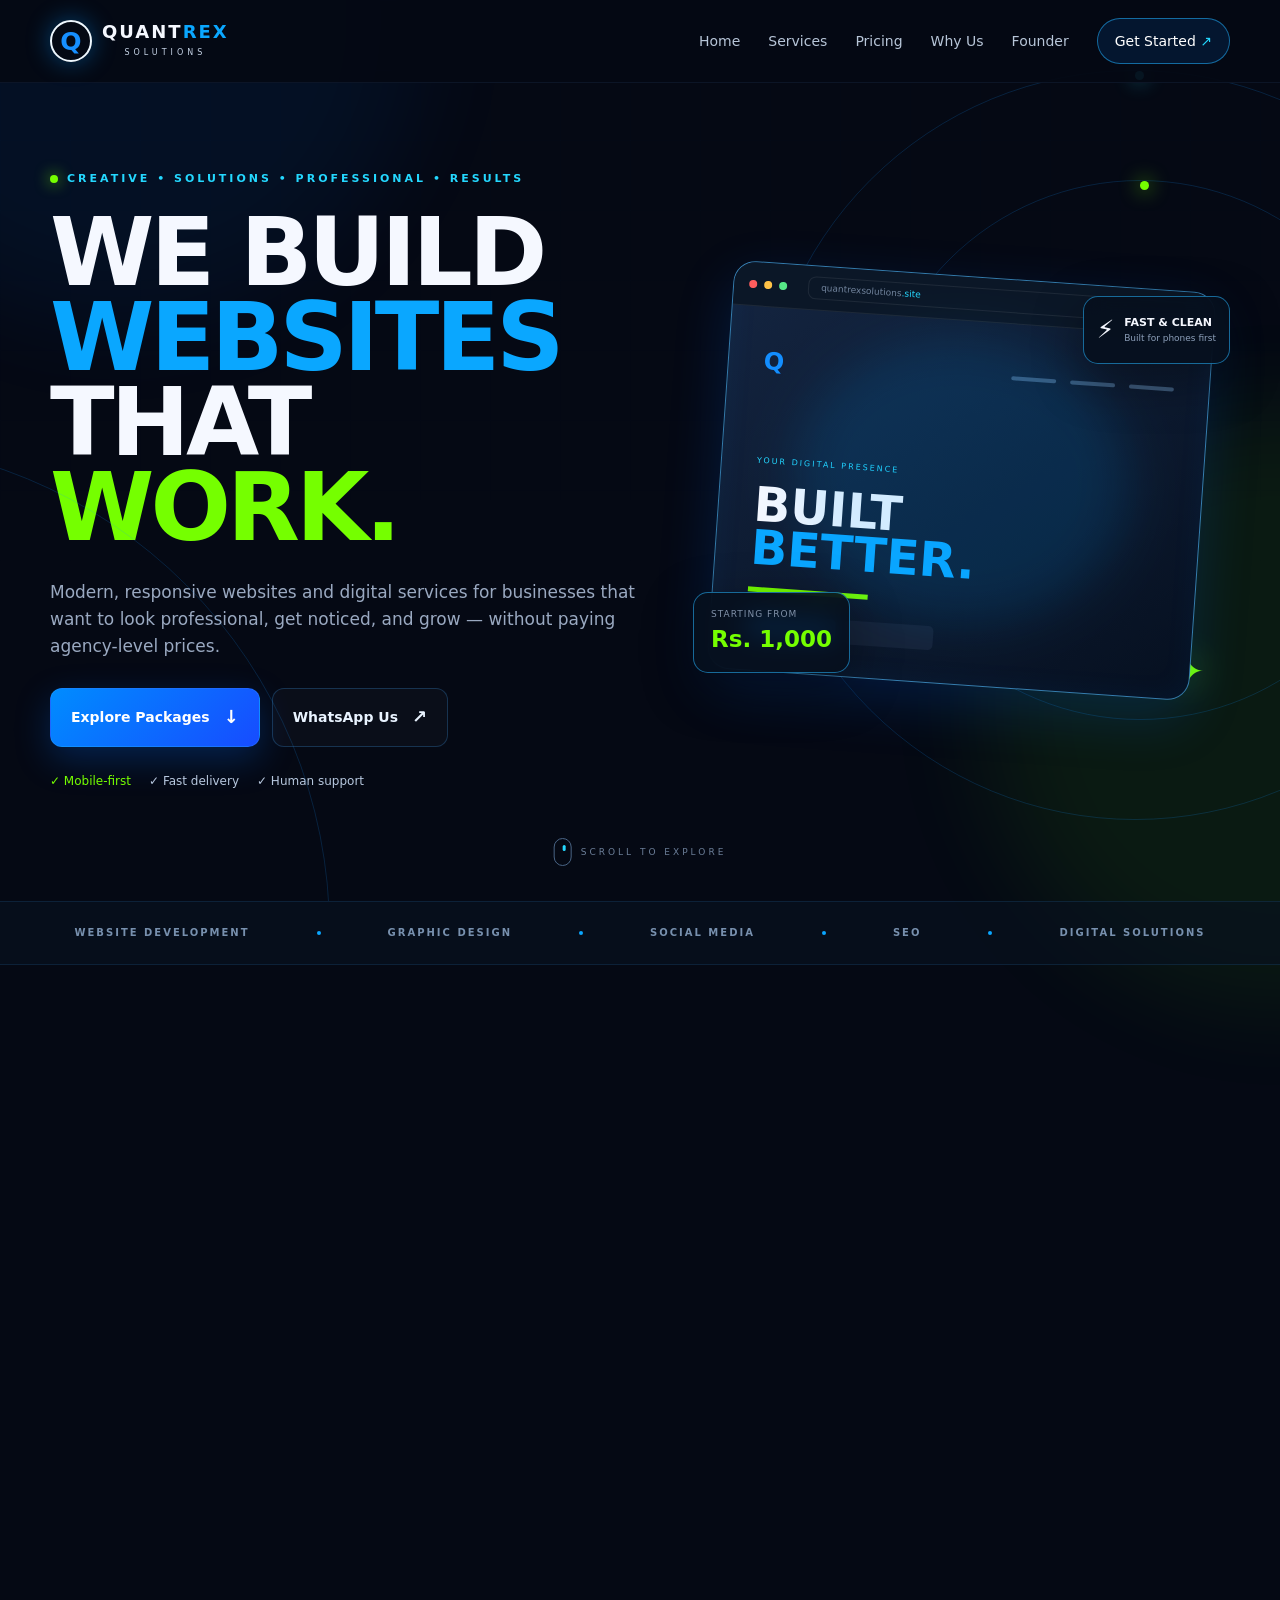
==== commit 42b31c0e: "update" ====
--- a/index.html
+++ b/index.html
@@ -1,26 +1,354 @@
 <!DOCTYPE html>
 <html lang="en">
-  <head>
-    <meta charset="UTF-8" />
-    <meta name="viewport" content="width=device-width, initial-scale=1.0, maximum-scale=1" />
-    <title>Quantrex Solutions | Web Development, AI &amp; Digital Solutions</title>
-    <meta name="description" content="Quantrex Solutions provides website development, web applications, AI automation, and digital security solutions for modern businesses and individuals." />
-    <meta name="robots" content="index, follow" />
-    <meta property="og:title" content="Quantrex Solutions" />
-    <meta property="og:description" content="Quantrex Solutions provides website development, web applications, AI automation, and digital security solutions for modern businesses and individuals." />
-    <meta property="og:type" content="website" />
-    <meta property="og:url" content="/" />
-    <meta property="og:site_name" content="Quantrex Solutions" />
-    <meta name="twitter:card" content="summary_large_image" />
-    <meta name="twitter:title" content="Quantrex Solutions" />
-    <meta name="twitter:description" content="Quantrex Solutions provides website development, web applications, AI automation, and digital security solutions for modern businesses and individuals." />
-    <link rel="icon" type="image/png" href="/quantrex-logo.png" />
-    <link rel="preconnect" href="https://fonts.googleapis.com">
-    <link rel="preconnect" href="https://fonts.gstatic.com" crossorigin>
-    <script type="module" crossorigin src="/assets/index-C_jmfMgx.js"></script>
-    <link rel="stylesheet" crossorigin href="/assets/index-BYQ0dVca.css">
-  </head>
-  <body>
-    <div id="root"></div>
-  </body>
-</html>
+
+<head>
+  <meta charset="UTF-8" />
+  <meta name="viewport" content="width=device-width, initial-scale=1.0" />
+  <meta name="description"
+    content="Quantrex Solutions — affordable websites, digital services and practical tech solutions for businesses." />
+  <meta name="theme-color" content="#050914" />
+  <title>Quantrex Solutions — Websites That Work</title>
+  <link rel="icon" href="assets/cropped_circle_image.png" />
+  <link rel="stylesheet" href="style.css" />
+</head>
+
+<body>
+  <!-- ================= PREMIUM LOADER ================= -->
+  <div id="premium-loader">
+
+    <div class="loader-background">
+      <div class="loader-grid"></div>
+      <div class="loader-glow glow-1"></div>
+      <div class="loader-glow glow-2"></div>
+    </div>
+
+    <div class="loader-content">
+
+      <!-- Logo -->
+      <div class="loader-logo-wrap">
+        <div class="loader-orbit orbit-1"></div>
+        <div class="loader-orbit orbit-2"></div>
+
+        <div class="loader-logo">
+          <img src="assets/cropped_circle_image.png" alt="Quantrex Solutions">
+        </div>
+
+        <div class="loader-dot dot-1"></div>
+        <div class="loader-dot dot-2"></div>
+      </div>
+
+      <!-- Brand -->
+      <div class="loader-brand">
+        <h1>QUANT<span>TREX</span></h1>
+        <div class="loader-subtitle">
+          SOLUTIONS
+        </div>
+      </div>
+
+      <!-- Loading text -->
+      <div class="loader-status">
+        <span id="loaderStatus">INITIALIZING SYSTEM</span>
+        <span id="loaderPercent">0%</span>
+      </div>
+
+      <!-- Progress -->
+      <div class="loader-progress">
+        <div id="loaderProgress"></div>
+      </div>
+
+      <!-- Bottom text -->
+      <div class="loader-bottom">
+        <span>CREATIVE</span>
+        <i></i>
+        <span>SOLUTIONS</span>
+        <i></i>
+        <span>PROFESSIONAL</span>
+        <i></i>
+        <span>RESULTS</span>
+      </div>
+
+    </div>
+
+    <div class="loader-corner corner-tl"></div>
+    <div class="loader-corner corner-tr"></div>
+    <div class="loader-corner corner-bl"></div>
+    <div class="loader-corner corner-br"></div>
+
+  </div>
+
+  <div class="ambient ambient-1"></div>
+  <div class="ambient ambient-2"></div>
+  <div class="grid-bg"></div>
+
+  <header class="site-header" id="top">
+    <nav class="nav container">
+      <a class="brand" href="#home" aria-label="Quantrex Solutions home">
+        <span class="brand-mark">Q</span>
+        <span><strong>QUANT<span>REX</span></strong><small>SOLUTIONS</small></span>
+      </a>
+      <button class="menu-toggle" id="menuToggle" aria-label="Open menu"
+        aria-expanded="false"><span></span><span></span><span></span></button>
+      <div class="nav-links" id="navLinks">
+        <a href="#home">Home</a><a href="#services">Services</a><a href="#pricing">Pricing</a><a href="#why-us">Why
+          Us</a><a href="#about">Founder</a>
+        <a class="nav-cta" href="#contact">Get Started <span>↗</span></a>
+      </div>
+    </nav>
+  </header>
+
+  <main>
+    <section class="hero section" id="home">
+      <div class="hero-orbit orbit-one"><span></span></div>
+      <div class="hero-orbit orbit-two"><span></span></div>
+      <div class="hero-orbit orbit-three"><span></span></div>
+      <div class="container hero-grid">
+        <div class="hero-copy reveal">
+          <div class="eyebrow"><i></i> CREATIVE • SOLUTIONS • PROFESSIONAL • RESULTS</div>
+          <h1>WE BUILD<br><em>WEBSITES</em><br>THAT <span>WORK.</span></h1>
+          <p class="hero-lead">Modern, responsive websites and digital services for businesses that want to look
+            professional, get noticed, and grow — without paying agency-level prices.</p>
+          <div class="hero-actions">
+            <a class="btn btn-primary" href="#pricing">Explore Packages <span>↓</span></a>
+            <a class="btn btn-ghost"
+              href="https://wa.me/9779848460294?text=Hello%20Quantrex%20Solutions%2C%20I%27d%20like%20to%20discuss%20a%20website."
+              target="_blank" rel="noopener">WhatsApp Us <span>↗</span></a>
+          </div>
+          <div class="hero-proof"><span>✓ Mobile-first</span><span>✓ Fast delivery</span><span>✓ Human support</span>
+          </div>
+        </div>
+        <div class="hero-visual reveal delay-1" aria-hidden="true">
+          <div class="visual-card">
+            <div class="visual-top"><span class="dot red"></span><span class="dot yellow"></span><span
+                class="dot green"></span><span class="address">quantrexsolutions<span>.site</span></span></div>
+            <div class="visual-screen">
+              <div class="mini-nav"><b>Q</b><span></span><span></span><span></span></div>
+              <div class="mini-hero"><small>YOUR DIGITAL PRESENCE</small><strong>BUILT<br><i>BETTER.</i></strong>
+                <div class="mini-line"></div>
+                <div class="mini-buttons"><b></b><b></b></div>
+              </div>
+              <div class="mini-cards"><i></i><i></i><i></i></div>
+            </div>
+          </div>
+          <div class="floating-chip chip-price"><small>STARTING FROM</small><strong>Rs. 1,000</strong></div>
+          <div class="floating-chip chip-speed"><span>⚡</span>
+            <div><b>FAST &amp; CLEAN</b><small>Built for phones first</small></div>
+          </div>
+          <div class="hero-star">✦</div>
+        </div>
+      </div>
+      <div class="scroll-cue"><span></span> SCROLL TO EXPLORE</div>
+    </section>
+
+    <section class="trust-strip">
+      <div class="container trust-inner"><span>WEBSITE DEVELOPMENT</span><i></i><span>GRAPHIC
+          DESIGN</span><i></i><span>SOCIAL MEDIA</span><i></i><span>SEO</span><i></i><span>DIGITAL SOLUTIONS</span>
+      </div>
+    </section>
+
+    <section class="section services" id="services">
+      <div class="container">
+        <div class="section-heading reveal">
+          <div><span class="section-kicker">WHAT WE DO</span>
+            <h2>Digital services, <em>made simple.</em></h2>
+          </div>
+          <p>Choose one service or combine them into a complete digital package. Every project is designed to be
+            practical, clean and easy to manage.</p>
+        </div>
+        <div class="service-grid">
+          <article class="service-card featured reveal">
+            <div class="service-visual website">
+              <div class="browser"><span></span><span></span><span></span><b>Q</b>
+                <div class="browser-lines"></div>
+              </div>
+            </div><span class="service-number">01</span>
+            <h3>Website Design &amp; Development</h3>
+            <p>Responsive business, portfolio, school, landing and personal websites built with clean HTML, CSS and
+              JavaScript.</p><a href="#pricing">See packages ↗</a>
+          </article>
+          <article class="service-card reveal delay-1">
+            <div class="service-visual social">
+              <div class="social-post"><b>Q</b><i></i><i></i><i></i></div><span class="pulse"></span>
+            </div><span class="service-number">02</span>
+            <h3>Social Media Management</h3>
+            <p>Content ideas, posting structure, page optimization and a consistent visual identity for your brand.</p>
+            <a class="service-wa" href="#contact">Ask for a quote ↗</a>
+          </article>
+          <article class="service-card reveal delay-2">
+            <div class="service-visual video">
+              <div class="play">▶</div><span></span><span></span>
+            </div><span class="service-number">03</span>
+            <h3>Video Editing</h3>
+            <p>Short-form reels, promos, YouTube edits and polished cuts designed for attention and retention.</p><a
+              class="service-wa" href="#contact">Ask for a quote ↗</a>
+          </article>
+          <article class="service-card reveal">
+            <div class="service-visual seo">
+              <div class="seo-ring">SEO</div><b>↗</b>
+            </div><span class="service-number">04</span>
+            <h3>SEO Services</h3>
+            <p>On-page SEO, keyword optimization, metadata and practical improvements that help your site get found.</p>
+            <a class="service-wa" href="#contact">Ask for a quote ↗</a>
+          </article>
+          <article class="service-card reveal delay-1">
+            <div class="service-visual design">
+              <div class="pen">✦</div>
+              <div></div>
+              <div></div>
+            </div><span class="service-number">05</span>
+            <h3>Graphic Design</h3>
+            <p>Posters, banners, social creatives, simple brand assets and promotional designs that match your identity.
+            </p><a class="service-wa" href="#contact">Ask for a quote ↗</a>
+          </article>
+          <article class="service-card reveal delay-2">
+            <div class="service-visual shop">
+              <div class="cart">🛒</div><i></i><i></i><i></i>
+            </div><span class="service-number">06</span>
+            <h3>E-Commerce Solutions</h3>
+            <p>Product pages, online-store setup guidance, catalog presentation and conversion-focused layouts.</p><a
+              class="service-wa" href="#contact">Ask for a quote ↗</a>
+          </article>
+        </div>
+      </div>
+    </section>
+
+    <section class="section pricing" id="pricing">
+      <div class="container">
+        <div class="pricing-head reveal"><span class="section-kicker">WEBSITE PACKAGES</span>
+          <h2>Pick the level that fits <em>your goal.</em></h2>
+          <p>No confusing plans. Start small, upgrade when you need more.</p>
+        </div>
+        <div class="pricing-grid">
+          <article class="price-card reveal">
+            <div class="price-top"><span class="tag">STARTER</span><span class="plan-no">01</span></div>
+            <h3>Simple Launch</h3>
+            <p class="price"><small>Rs.</small>1,000<span>– 3,000</span></p>
+            <p class="price-desc">A clean online presence for individuals and small businesses getting started.</p>
+            <ul>
+              <li>✓ Responsive simple website</li>
+              <li>✓ HTML + CSS + JavaScript</li>
+              <li>✓ Free <b>Vercel</b> subdomain</li>
+              <li>✓ Essential sections &amp; contact CTA</li>
+              <li>✓ Clean mobile layout</li>
+            </ul><button class="order-btn" data-plan="Simple Launch — Rs. 1,000–3,000">Order this plan
+              <span>↗</span></button>
+          </article>
+          <article class="price-card popular reveal delay-1">
+            <div class="popular-badge">MOST POPULAR</div>
+            <div class="price-top"><span class="tag">GROWTH</span><span class="plan-no">02</span></div>
+            <h3>Business Plus</h3>
+            <p class="price"><small>Rs.</small>3,000<span>– 6,000</span></p>
+            <p class="price-desc">More polished design, stronger sections and support after launch.</p>
+            <ul>
+              <li>✓ Everything in Simple Launch</li>
+              <li>✓ Better UI + interactions</li>
+              <li>✓ Faster, more polished response</li>
+              <li>✓ 1 month+ support</li>
+              <li>✓ Content/layout guidance</li>
+            </ul><button class="order-btn" data-plan="Business Plus — Rs. 3,000–6,000">Order this plan
+              <span>↗</span></button>
+          </article>
+          <article class="price-card premium reveal delay-2">
+            <div class="price-top"><span class="tag">PRO</span><span class="plan-no">03</span></div>
+            <h3>Premium Presence</h3>
+            <p class="price"><small>Rs.</small>6,000<span>– 15,000</span></p>
+            <p class="price-desc">The full package for brands that want the strongest website possible.</p>
+            <ul>
+              <li>✓ Everything in Business Plus</li>
+              <li>✓ Custom <b>.com</b> domain</li>
+              <li>✓ Premium sections &amp; animations</li>
+              <li>✓ 3 months+ support</li>
+              <li>✓ Advanced polish &amp; optimization</li>
+            </ul><button class="order-btn" data-plan="Premium Presence — Rs. 6,000–15,000">Order this plan
+              <span>↗</span></button>
+          </article>
+        </div>
+        <div class="pricing-note reveal"><span>💡</span>
+          <p>Need something different? <a href="#contact">Tell us what you need</a> and we'll build a custom quote.</p>
+        </div>
+      </div>
+    </section>
+
+    <section class="section why" id="why-us">
+      <div class="container why-grid">
+        <div class="why-visual reveal">
+          <div class="shield">✓</div>
+          <div class="orbit-mini one"></div>
+          <div class="orbit-mini two"></div>
+          <div class="secure-label">SECURE • FAST • RESPONSIVE</div>
+        </div>
+        <div class="why-copy reveal delay-1"><span class="section-kicker">WHY QUANTREX?</span>
+          <h2>Small team.<br><em>Serious results.</em></h2>
+          <p>We focus on the things that matter to a customer: a site that looks good, loads well, works on phones and
+            gives visitors a clear next step.</p>
+          <div class="why-list">
+            <div><b>01</b><span><strong>Mobile-first</strong><small>Your customers are on phones. Your website should be
+                  too.</small></span></div>
+            <div><b>02</b><span><strong>Clear pricing</strong><small>Simple packages with no agency-style
+                  confusion.</small></span></div>
+            <div><b>03</b><span><strong>Direct support</strong><small>Talk to a real person through WhatsApp when you
+                  need help.</small></span></div>
+            <div><b>04</b><span><strong>Built to grow</strong><small>Start simple today and add better features
+                  later.</small></span></div>
+          </div>
+        </div>
+      </div>
+    </section>
+
+    <section class="section about" id="about">
+      <div class="container founder-card reveal">
+        <div class="founder-image"><img src="assets/founder.png" alt="Kiaan Bhatta"
+            loading="lazy" /><span class="image-glow"></span></div>
+        <div class="founder-copy"><span class="section-kicker">THE PERSON BEHIND QUANTREX</span>
+          <h2>Meet <em>Kiaan Bhatta.</em></h2>
+          <p class="founder-role">Founder • Web Developer • Digital Builder</p>
+          <p>Kiaan builds practical digital experiences for businesses and projects, with a focus on clean front-end
+            development, responsive design and learning new technology every day.</p>
+          <div class="founder-stats"><span><b>HTML</b><small>Frontend</small></span><span><b>CSS</b><small>UI
+                Design</small></span><span><b>JS</b><small>Interactions</small></span></div><a class="text-link"
+            href="https://www.kiaanbhatta.com.np/" target="_blank" rel="noopener">Visit Kiaan's website ↗</a>
+        </div>
+      </div>
+    </section>
+
+    <section class="section contact" id="contact">
+      <div class="container contact-box reveal">
+        <div><span class="section-kicker">READY WHEN YOU ARE</span>
+          <h2>Let's build your<br><em>next website.</em></h2>
+          <p>Send your idea, business name or simply tell us what you need. We'll continue the conversation on WhatsApp.
+          </p>
+        </div>
+        <div class="contact-actions"><a class="btn btn-primary big"
+            href="https://wa.me/9779848460294?text=Hello%20Quantrex%20Solutions%2C%20I%20want%20to%20build%20a%20website."
+            target="_blank" rel="noopener">Chat on WhatsApp <span>↗</span></a><a class="btn btn-ghost"
+            href="mailto:kiaanbhatta2@gmail.com">Email us <span>↗</span></a><small>WhatsApp: +977 9848460294</small>
+        </div>
+      </div>
+    </section>
+  </main>
+
+  <footer class="footer">
+    <div class="container footer-inner"><a class="brand" href="#top"><span
+          class="brand-mark">Q</span><span><strong>QUANT<span>REX</span></strong><small>SOLUTIONS</small></span></a>
+      <p>Creative solutions. Professional results.</p>
+      <div><a href="#services">Services</a><a href="#pricing">Pricing</a><a href="#contact">Contact</a></div>
+    </div>
+    <div class="container footer-bottom"><span>© <span id="year"></span> Quantrex Solutions</span><span>Built with HTML
+        • CSS • JavaScript</span></div>
+  </footer>
+
+  <div class="modal" id="orderModal" aria-hidden="true">
+    <div class="modal-backdrop"></div>
+    <div class="modal-card"><button class="modal-close" id="modalClose" aria-label="Close">×</button><span
+        class="section-kicker">ORDER VIA WHATSAPP</span>
+      <h3 id="modalTitle">Order a website</h3>
+      <p>We'll open WhatsApp with your selected package already written in the message.</p><label>Your name<input
+          id="customerName" type="text" placeholder="Your name" /></label><label>What do you need?<textarea
+          id="customerNote" rows="4" placeholder="Tell us a little about your website..."></textarea></label><button
+        class="btn btn-primary modal-send" id="modalSend">Continue to WhatsApp <span>↗</span></button>
+    </div>
+  </div>
+  <div class="toast" id="toast">Opening WhatsApp…</div>
+  <script src="script.js"></script>
+</body>
+
+</html>
--- a/style.css
+++ b/style.css
@@ -0,0 +1,2445 @@
+:root {
+    --bg: #050914;
+    --panel: #091224;
+    --panel2: #0b172b;
+    --text: #f5f8ff;
+    --muted: #9aa9c1;
+    --blue: #0aa7ff;
+    --blue2: #1164ff;
+    --cyan: #24d8ff;
+    --lime: #75ff00;
+    --line: rgba(65, 168, 255, .24);
+    --shadow: 0 20px 80px rgba(0, 116, 255, .18);
+    --radius: 24px
+}
+
+* {
+    box-sizing: border-box;
+    margin: 0;
+    padding: 0
+}
+
+html {
+    scroll-behavior: smooth
+}
+
+body {
+    font-family: Inter, ui-sans-serif, system-ui, -apple-system, BlinkMacSystemFont, "Segoe UI", sans-serif;
+    background: var(--bg);
+    color: var(--text);
+    line-height: 1.6;
+    overflow-x: hidden
+}
+
+a {
+    color: inherit;
+    text-decoration: none
+}
+
+button,
+input,
+textarea {
+    font: inherit
+}
+
+.container {
+    width: min(1180px, calc(100% - 40px));
+    margin: auto
+}
+
+.section {
+    padding: 110px 0;
+    position: relative
+}
+
+.grid-bg {
+    position: fixed;
+    inset: 0;
+    pointer-events: none;
+    opacity: .2;
+    background-image: linear-gradient(rgba(42, 153, 255, .05) 1px, transparent 1px), linear-gradient(90deg, rgba(42, 153, 255, .05) 1px, transparent 1px);
+    background-size: 70px 70px;
+    mask-image: linear-gradient(to bottom, #000, transparent 85%);
+    z-index: -3
+}
+
+.ambient {
+    position: fixed;
+    width: 600px;
+    height: 600px;
+    border-radius: 50%;
+    filter: blur(100px);
+    opacity: .12;
+    pointer-events: none;
+    z-index: -2
+}
+
+.ambient-1 {
+    background: #0077ff;
+    top: -280px;
+    left: -180px
+}
+
+.ambient-2 {
+    background: #5dff00;
+    right: -300px;
+    top: 45%
+}
+
+.site-header {
+    position: fixed;
+    top: 0;
+    left: 0;
+    right: 0;
+    z-index: 50;
+    background: rgba(5, 9, 20, .68);
+    backdrop-filter: blur(18px);
+    border-bottom: 1px solid rgba(100, 180, 255, .08)
+}
+
+.nav {
+    height: 82px;
+    display: flex;
+    align-items: center;
+    justify-content: space-between
+}
+
+.brand {
+    display: flex;
+    align-items: center;
+    gap: 10px
+}
+
+.brand-mark {
+    display: grid;
+    place-items: center;
+    width: 42px;
+    height: 42px;
+    border: 2px solid #eef8ff;
+    border-radius: 50%;
+    font-weight: 900;
+    font-size: 25px;
+    color: #168fff;
+    box-shadow: 0 0 25px rgba(0, 154, 255, .4)
+}
+
+.brand strong {
+    display: block;
+    font-size: 18px;
+    letter-spacing: 2px;
+    line-height: 1
+}
+
+.brand strong span {
+    color: var(--blue)
+}
+
+.brand small {
+    display: block;
+    color: #c6d4e7;
+    font-size: 8px;
+    letter-spacing: 4px;
+    text-align: center;
+    margin-top: 6px
+}
+
+.nav-links {
+    display: flex;
+    align-items: center;
+    gap: 28px;
+    font-size: 14px;
+    color: #b7c5d8
+}
+
+.nav-links>a:not(.nav-cta) {
+    transition: .25s
+}
+
+.nav-links>a:not(.nav-cta):hover {
+    color: #fff
+}
+
+.nav-cta {
+    padding: 11px 17px;
+    border: 1px solid rgba(34, 177, 255, .55);
+    border-radius: 999px;
+    color: #fff;
+    background: rgba(14, 126, 255, .12)
+}
+
+.nav-cta span {
+    color: var(--cyan)
+}
+
+.menu-toggle {
+    display: none;
+    background: none;
+    border: 0
+}
+
+.hero {
+    min-height: 850px;
+    padding-top: 170px;
+    display: grid;
+    align-items: center;
+    overflow: hidden
+}
+
+.hero-grid {
+    display: grid;
+    grid-template-columns: 1.05fr .95fr;
+    align-items: center;
+    gap: 50px
+}
+
+.eyebrow,
+.section-kicker {
+    font-size: 11px;
+    letter-spacing: 3px;
+    font-weight: 800;
+    color: var(--cyan)
+}
+
+.eyebrow {
+    display: flex;
+    gap: 9px;
+    align-items: center;
+    margin-bottom: 22px
+}
+
+.eyebrow i {
+    width: 8px;
+    height: 8px;
+    border-radius: 50%;
+    background: var(--lime);
+    box-shadow: 0 0 15px var(--lime)
+}
+
+h1 {
+    font-size: clamp(52px, 7.4vw, 96px);
+    line-height: .9;
+    letter-spacing: -4px;
+    max-width: 800px
+}
+
+h1 em,
+h2 em {
+    font-style: normal;
+    color: var(--blue)
+}
+
+h1 span {
+    color: var(--lime)
+}
+
+.hero-lead {
+    max-width: 650px;
+    color: var(--muted);
+    font-size: 17px;
+    margin: 28px 0
+}
+
+.hero-actions {
+    display: flex;
+    gap: 12px;
+    flex-wrap: wrap
+}
+
+.btn {
+    display: inline-flex;
+    align-items: center;
+    justify-content: center;
+    gap: 14px;
+    padding: 14px 20px;
+    border-radius: 12px;
+    border: 1px solid var(--line);
+    font-weight: 800;
+    font-size: 14px;
+    cursor: pointer;
+    transition: .25s
+}
+
+.btn span {
+    font-size: 18px
+}
+
+.btn-primary {
+    background: linear-gradient(135deg, #008cff, #174cff);
+    box-shadow: 0 12px 35px rgba(0, 112, 255, .25);
+    color: #fff
+}
+
+.btn-primary:hover {
+    transform: translateY(-3px);
+    box-shadow: 0 18px 45px rgba(0, 132, 255, .4)
+}
+
+.btn-ghost {
+    background: rgba(255, 255, 255, .025);
+    color: #e9f3ff
+}
+
+.btn-ghost:hover {
+    background: rgba(20, 157, 255, .08);
+    border-color: rgba(35, 190, 255, .6)
+}
+
+.hero-proof {
+    display: flex;
+    gap: 18px;
+    flex-wrap: wrap;
+    margin-top: 25px;
+    color: #b7c8df;
+    font-size: 12px
+}
+
+.hero-proof span:first-child {
+    color: var(--lime)
+}
+
+.hero-visual {
+    height: 530px;
+    position: relative;
+    display: grid;
+    place-items: center
+}
+
+.visual-card {
+    width: min(500px, 90%);
+    aspect-ratio: 1.18/1;
+    background: linear-gradient(145deg, #142541, #061020);
+    border: 1px solid rgba(79, 189, 255, .6);
+    border-radius: 22px;
+    transform: rotate(4deg);
+    box-shadow: 0 35px 100px rgba(0, 106, 255, .28), inset 0 0 60px rgba(13, 131, 255, .08);
+    overflow: hidden;
+    position: relative;
+    z-index: 2
+}
+
+.visual-card:after {
+    content: "";
+    position: absolute;
+    inset: 15%;
+    border-radius: 50%;
+    background: rgba(0, 154, 255, .14);
+    filter: blur(55px)
+}
+
+.visual-top {
+    height: 44px;
+    background: #0b1727;
+    border-bottom: 1px solid rgba(255, 255, 255, .08);
+    display: flex;
+    align-items: center;
+    gap: 7px;
+    padding: 0 15px
+}
+
+.dot {
+    width: 8px;
+    height: 8px;
+    border-radius: 50%
+}
+
+.red {
+    background: #ff5d5d
+}
+
+.yellow {
+    background: #ffc247
+}
+
+.green {
+    background: #56e887
+}
+
+.address {
+    margin-left: 14px;
+    border: 1px solid rgba(255, 255, 255, .08);
+    border-radius: 8px;
+    padding: 3px 12px;
+    font-size: 9px;
+    color: #71839c;
+    flex: 1
+}
+
+.address span {
+    color: var(--cyan)
+}
+
+.visual-screen {
+    padding: 35px
+}
+
+.mini-nav {
+    display: flex;
+    align-items: center;
+    gap: 14px
+}
+
+.mini-nav b {
+    font-size: 24px;
+    color: #138eff
+}
+
+.mini-nav span {
+    height: 4px;
+    border-radius: 5px;
+    background: #3b5777;
+    width: 45px
+}
+
+.mini-nav span:first-of-type {
+    margin-left: auto
+}
+
+.mini-hero {
+    padding: 65px 0 35px
+}
+
+.mini-hero small {
+    font-size: 8px;
+    color: var(--cyan);
+    letter-spacing: 2px
+}
+
+.mini-hero strong {
+    display: block;
+    font-size: 48px;
+    line-height: .9;
+    margin-top: 12px
+}
+
+.mini-hero strong i {
+    color: var(--blue);
+    font-style: normal
+}
+
+.mini-line {
+    width: 120px;
+    height: 5px;
+    background: var(--lime);
+    margin-top: 18px
+}
+
+.mini-buttons {
+    display: flex;
+    gap: 8px;
+    margin-top: 22px
+}
+
+.mini-buttons b {
+    width: 90px;
+    height: 24px;
+    border-radius: 5px;
+    background: #0b8dff
+}
+
+.mini-buttons b+b {
+    background: #152238
+}
+
+.mini-cards {
+    display: flex;
+    gap: 10px
+}
+
+.mini-cards i {
+    height: 60px;
+    flex: 1;
+    border-radius: 8px;
+    background: linear-gradient(135deg, #0b1d34, #0b3159);
+    border: 1px solid rgba(31, 165, 255, .25)
+}
+
+.floating-chip {
+    position: absolute;
+    z-index: 4;
+    background: rgba(6, 15, 29, .88);
+    border: 1px solid rgba(39, 181, 255, .55);
+    backdrop-filter: blur(12px);
+    border-radius: 15px;
+    box-shadow: 0 15px 50px rgba(0, 0, 0, .35)
+}
+
+.chip-price {
+    left: 0;
+    bottom: 72px;
+    padding: 14px 17px
+}
+
+.chip-price small {
+    display: block;
+    font-size: 9px;
+    color: #8091a8;
+    letter-spacing: 1px
+}
+
+.chip-price strong {
+    font-size: 23px;
+    color: var(--lime)
+}
+
+.chip-speed {
+    right: 0;
+    top: 80px;
+    display: flex;
+    align-items: center;
+    gap: 10px;
+    padding: 13px
+}
+
+.chip-speed span {
+    font-size: 25px
+}
+
+.chip-speed b {
+    display: block;
+    font-size: 11px
+}
+
+.chip-speed small {
+    display: block;
+    color: #8da0ba;
+    font-size: 9px
+}
+
+.hero-star {
+    position: absolute;
+    right: 25px;
+    bottom: 40px;
+    color: var(--lime);
+    font-size: 42px;
+    filter: drop-shadow(0 0 18px rgba(120, 255, 0, .6));
+    animation: pulse 2s infinite
+}
+
+.hero-orbit {
+    position: absolute;
+    border: 1px solid rgba(22, 151, 255, .18);
+    border-radius: 50%;
+    pointer-events: none
+}
+
+.orbit-one {
+    width: 750px;
+    height: 750px;
+    right: -230px;
+    top: 70px
+}
+
+.orbit-two {
+    width: 540px;
+    height: 540px;
+    right: -130px;
+    top: 180px
+}
+
+.orbit-three {
+    width: 980px;
+    height: 980px;
+    left: -650px;
+    bottom: -520px
+}
+
+.hero-orbit span {
+    position: absolute;
+    width: 9px;
+    height: 9px;
+    border-radius: 50%;
+    background: var(--cyan);
+    box-shadow: 0 0 20px var(--cyan);
+    top: 0;
+    left: 50%;
+    animation: orbit 8s linear infinite
+}
+
+.orbit-two span {
+    animation-duration: 5s;
+    background: var(--lime);
+    box-shadow: 0 0 20px var(--lime)
+}
+
+.orbit-three span {
+    animation-duration: 12s
+}
+
+.scroll-cue {
+    position: absolute;
+    bottom: 35px;
+    left: 50%;
+    transform: translateX(-50%);
+    font-size: 9px;
+    letter-spacing: 3px;
+    color: #6c7f99;
+    display: flex;
+    gap: 9px;
+    align-items: center
+}
+
+.scroll-cue span {
+    width: 18px;
+    height: 28px;
+    border: 1px solid #4a6586;
+    border-radius: 20px;
+    position: relative
+}
+
+.scroll-cue span:after {
+    content: "";
+    width: 3px;
+    height: 6px;
+    background: var(--cyan);
+    border-radius: 5px;
+    position: absolute;
+    top: 6px;
+    left: 50%;
+    animation: scroll 1.5s infinite
+}
+
+.trust-strip {
+    border-top: 1px solid rgba(60, 160, 255, .13);
+    border-bottom: 1px solid rgba(60, 160, 255, .13);
+    background: rgba(8, 17, 31, .65)
+}
+
+.trust-inner {
+    min-height: 62px;
+    display: flex;
+    align-items: center;
+    justify-content: space-around;
+    gap: 18px;
+    flex-wrap: wrap;
+    color: #7790ae;
+    font-size: 10px;
+    letter-spacing: 2px;
+    font-weight: 800
+}
+
+.trust-inner i {
+    width: 4px;
+    height: 4px;
+    background: var(--blue);
+    border-radius: 50%
+}
+
+.section-heading {
+    display: flex;
+    align-items: end;
+    justify-content: space-between;
+    gap: 40px;
+    margin-bottom: 50px
+}
+
+.section-heading h2,
+.pricing-head h2,
+.why-copy h2,
+.founder-copy h2,
+.contact-box h2 {
+    font-size: clamp(38px, 5vw, 66px);
+    line-height: 1;
+    letter-spacing: -2px;
+    margin-top: 10px
+}
+
+.section-heading>p {
+    max-width: 430px;
+    color: var(--muted);
+    font-size: 14px
+}
+
+.service-grid {
+    display: grid;
+    grid-template-columns: repeat(3, 1fr);
+    gap: 16px
+}
+
+.service-card {
+    padding: 18px;
+    background: linear-gradient(145deg, rgba(12, 27, 48, .9), rgba(6, 15, 28, .95));
+    border: 1px solid rgba(50, 149, 231, .2);
+    border-radius: 20px;
+    transition: .35s;
+    position: relative;
+    overflow: hidden
+}
+
+.service-card:hover {
+    transform: translateY(-8px);
+    border-color: rgba(35, 183, 255, .65);
+    box-shadow: var(--shadow)
+}
+
+.service-card.featured {
+    grid-row: span 2
+}
+
+.service-visual {
+    height: 150px;
+    border-radius: 15px;
+    margin-bottom: 22px;
+    display: grid;
+    place-items: center;
+    position: relative;
+    overflow: hidden;
+    background: radial-gradient(circle at 50% 45%, rgba(20, 155, 255, .22), transparent 60%), #071426;
+    border: 1px solid rgba(38, 157, 255, .15)
+}
+
+.browser {
+    width: 74%;
+    height: 80%;
+    border-radius: 12px;
+    background: #081a30;
+    border: 1px solid #2d91db;
+    box-shadow: 0 20px 40px rgba(0, 100, 255, .2);
+    padding: 18px;
+    position: relative
+}
+
+.browser>span {
+    display: inline-block;
+    width: 6px;
+    height: 6px;
+    border-radius: 50%;
+    background: #37d5ff;
+    margin-right: 4px
+}
+
+.browser b {
+    position: absolute;
+    right: 18px;
+    top: 11px;
+    color: #1ca7ff
+}
+
+.browser-lines {
+    margin-top: 20px;
+    height: 65%;
+    border-radius: 6px;
+    background: linear-gradient(160deg, rgba(0, 160, 255, .2), rgba(110, 255, 0, .1));
+    position: relative
+}
+
+.browser-lines:after {
+    content: "";
+    position: absolute;
+    width: 45%;
+    height: 8px;
+    background: var(--lime);
+    left: 12px;
+    top: 16px;
+    box-shadow: 0 20px 0 rgba(35, 172, 255, .6), 0 40px 0 rgba(35, 172, 255, .3)
+}
+
+.social-post {
+    width: 85px;
+    height: 105px;
+    background: #0e2944;
+    border: 1px solid #2a9cff;
+    border-radius: 10px;
+    padding: 12px;
+    box-shadow: 0 0 30px rgba(0, 145, 255, .2)
+}
+
+.social-post b {
+    display: grid;
+    place-items: center;
+    width: 30px;
+    height: 30px;
+    border-radius: 50%;
+    background: #168eff
+}
+
+.social-post i {
+    display: block;
+    height: 5px;
+    background: #52708f;
+    border-radius: 5px;
+    margin-top: 9px
+}
+
+.pulse {
+    position: absolute;
+    width: 120px;
+    height: 120px;
+    border: 1px solid rgba(47, 198, 255, .4);
+    border-radius: 50%;
+    animation: pulseRing 2s infinite
+}
+
+.video .play {
+    font-size: 40px;
+    width: 80px;
+    height: 80px;
+    border-radius: 50%;
+    display: grid;
+    place-items: center;
+    background: rgba(18, 144, 255, .18);
+    border: 1px solid #23b4ff;
+    color: #fff;
+    padding-left: 5px
+}
+
+.video span {
+    position: absolute;
+    height: 1px;
+    width: 65%;
+    background: rgba(28, 159, 255, .35);
+    top: 25px
+}
+
+.video span+span {
+    top: auto;
+    bottom: 25px
+}
+
+.seo-ring {
+    width: 88px;
+    height: 88px;
+    border-radius: 50%;
+    border: 2px solid #2bb6ff;
+    display: grid;
+    place-items: center;
+    font-weight: 900;
+    box-shadow: inset 0 0 25px rgba(0, 155, 255, .18), 0 0 30px rgba(0, 155, 255, .2)
+}
+
+.seo b {
+    position: absolute;
+    color: var(--lime);
+    font-size: 34px;
+    right: 25%;
+    top: 25%
+}
+
+.design .pen {
+    font-size: 44px;
+    color: #fff;
+    position: absolute;
+    left: 25%;
+    top: 28%
+}
+
+.design>div:not(.pen) {
+    width: 55px;
+    height: 55px;
+    border-radius: 12px;
+    border: 1px solid #29afff;
+    position: absolute;
+    right: 25%;
+    bottom: 22%;
+    transform: rotate(15deg)
+}
+
+.design>div:last-child {
+    right: 18%;
+    bottom: 38%;
+    border-color: var(--lime);
+    transform: rotate(-10deg)
+}
+
+.shop .cart {
+    font-size: 48px;
+    filter: drop-shadow(0 0 15px #139fff)
+}
+
+.shop i {
+    position: absolute;
+    width: 8px;
+    height: 8px;
+    border-radius: 50%;
+    background: var(--lime);
+    bottom: 25%;
+    left: 38%;
+    box-shadow: 45px 0 0 var(--lime)
+}
+
+.service-number {
+    font-size: 10px;
+    letter-spacing: 2px;
+    color: #4c83ac
+}
+
+.service-card h3 {
+    font-size: 21px;
+    margin: 8px 0
+}
+
+.service-card p {
+    color: #8fa0b8;
+    font-size: 13px;
+    margin-bottom: 17px
+}
+
+.service-card a {
+    font-size: 12px;
+    color: var(--cyan);
+    font-weight: 800
+}
+
+.pricing {
+    background: linear-gradient(180deg, transparent, rgba(9, 31, 54, .25), transparent)
+}
+
+.pricing-head {
+    text-align: center;
+    max-width: 760px;
+    margin: 0 auto 50px
+}
+
+.pricing-head p {
+    color: var(--muted);
+    margin-top: 15px
+}
+
+.pricing-grid {
+    display: grid;
+    grid-template-columns: repeat(3, 1fr);
+    gap: 16px;
+    align-items: stretch
+}
+
+.price-card {
+    background: linear-gradient(145deg, #0a172a, #06101e);
+    border: 1px solid rgba(60, 150, 225, .2);
+    border-radius: 22px;
+    padding: 26px;
+    position: relative;
+    overflow: hidden
+}
+
+.price-card:after {
+    content: "";
+    position: absolute;
+    width: 180px;
+    height: 180px;
+    background: #087cff;
+    opacity: .06;
+    filter: blur(45px);
+    right: -70px;
+    top: -80px;
+    border-radius: 50%
+}
+
+.price-card.popular {
+    border-color: rgba(26, 185, 255, .7);
+    transform: translateY(-12px);
+    box-shadow: 0 25px 80px rgba(0, 120, 255, .18)
+}
+
+.price-card.premium {
+    border-color: rgba(121, 255, 0, .25)
+}
+
+.popular-badge {
+    position: absolute;
+    right: 18px;
+    top: 18px;
+    background: var(--lime);
+    color: #07100a;
+    padding: 5px 9px;
+    border-radius: 99px;
+    font-size: 8px;
+    font-weight: 900;
+    letter-spacing: 1px
+}
+
+.price-top {
+    display: flex;
+    justify-content: space-between;
+    align-items: center
+}
+
+.tag {
+    font-size: 10px;
+    letter-spacing: 2px;
+    color: var(--cyan);
+    font-weight: 900
+}
+
+.plan-no {
+    color: #36516d;
+    font-size: 12px
+}
+
+.price-card h3 {
+    font-size: 28px;
+    margin: 20px 0 4px
+}
+
+.price {
+    font-size: 45px;
+    font-weight: 900;
+    letter-spacing: -2px
+}
+
+.price small {
+    font-size: 14px;
+    letter-spacing: 0;
+    margin-right: 4px;
+    color: #9ab0c7
+}
+
+.price span {
+    font-size: 16px;
+    color: #7990aa;
+    letter-spacing: 0
+}
+
+.price-desc {
+    color: #8ea0b7;
+    font-size: 13px;
+    min-height: 63px
+}
+
+.price-card ul {
+    list-style: none;
+    border-top: 1px solid rgba(90, 150, 200, .15);
+    padding-top: 18px;
+    margin-top: 18px;
+    display: grid;
+    gap: 10px;
+    color: #c1cedd;
+    font-size: 13px
+}
+
+.price-card li::first-letter {
+    color: var(--lime)
+}
+
+.price-card li b {
+    color: #fff
+}
+
+.order-btn {
+    margin-top: 25px;
+    width: 100%;
+    padding: 13px;
+    border: 1px solid rgba(37, 168, 255, .4);
+    border-radius: 11px;
+    background: rgba(14, 143, 255, .08);
+    color: #fff;
+    font-weight: 800;
+    cursor: pointer;
+    transition: .25s
+}
+
+.order-btn:hover {
+    background: #087fff;
+    border-color: #087fff;
+    transform: translateY(-2px)
+}
+
+.pricing-note {
+    margin: 25px auto 0;
+    max-width: 680px;
+    padding: 14px 18px;
+    border: 1px dashed rgba(120, 165, 210, .25);
+    border-radius: 14px;
+    display: flex;
+    gap: 12px;
+    align-items: center;
+    justify-content: center;
+    color: #899bb2;
+    font-size: 12px;
+    text-align: center
+}
+
+.pricing-note a {
+    color: var(--cyan)
+}
+
+.why-grid {
+    display: grid;
+    grid-template-columns: .9fr 1.1fr;
+    gap: 90px;
+    align-items: center
+}
+
+.why-visual {
+    height: 500px;
+    border-radius: 28px;
+    background: radial-gradient(circle at center, rgba(0, 153, 255, .2), transparent 40%), linear-gradient(145deg, #091a2d, #050b16);
+    border: 1px solid rgba(32, 167, 255, .25);
+    position: relative;
+    display: grid;
+    place-items: center;
+    overflow: hidden
+}
+
+.shield {
+    width: 150px;
+    height: 180px;
+    clip-path: polygon(50% 0, 91% 16%, 84% 68%, 50% 100%, 16% 68%, 9% 16%);
+    background: linear-gradient(145deg, #20c2ff, #0751ff);
+    display: grid;
+    place-items: center;
+    font-size: 70px;
+    font-weight: 900;
+    box-shadow: 0 0 80px rgba(0, 148, 255, .55);
+    z-index: 2
+}
+
+.orbit-mini {
+    position: absolute;
+    border: 1px solid rgba(27, 171, 255, .3);
+    border-radius: 50%;
+    animation: spin 10s linear infinite
+}
+
+.orbit-mini.one {
+    width: 300px;
+    height: 300px
+}
+
+.orbit-mini.two {
+    width: 410px;
+    height: 410px;
+    animation-direction: reverse;
+    animation-duration: 16s
+}
+
+.secure-label {
+    position: absolute;
+    bottom: 35px;
+    font-size: 9px;
+    letter-spacing: 3px;
+    color: #6f89a5
+}
+
+.why-copy>p {
+    color: #8fa0b7;
+    max-width: 620px;
+    margin: 22px 0 35px
+}
+
+.why-list {
+    display: grid;
+    gap: 14px
+}
+
+.why-list>div {
+    display: grid;
+    grid-template-columns: 45px 1fr;
+    gap: 15px;
+    padding: 15px;
+    border: 1px solid rgba(56, 145, 208, .14);
+    border-radius: 13px;
+    background: rgba(7, 19, 34, .55)
+}
+
+.why-list b {
+    color: var(--cyan);
+    font-size: 11px
+}
+
+.why-list strong {
+    display: block;
+    font-size: 14px
+}
+
+.why-list small {
+    display: block;
+    color: #7489a2;
+    font-size: 11px;
+    margin-top: 2px
+}
+
+.founder-card {
+    display: grid;
+    grid-template-columns: 360px 1fr;
+    gap: 65px;
+    align-items: center;
+    padding: 45px;
+    border: 1px solid rgba(42, 160, 231, .25);
+    border-radius: 28px;
+    background: linear-gradient(145deg, rgba(11, 28, 49, .9), rgba(4, 12, 22, .96));
+    box-shadow: var(--shadow)
+}
+
+.founder-image {
+    height: 460px;
+    border-radius: 20px;
+    overflow: hidden;
+    position: relative;
+    background: #10191b
+}
+
+.founder-image img {
+    width: 100%;
+    height: 100%;
+    object-fit: cover;
+    object-position: center top;
+    display: block;
+    filter: saturate(.92) contrast(1.05)
+}
+
+.image-glow {
+    position: absolute;
+    inset: auto 0 0;
+    height: 35%;
+    background: linear-gradient(transparent, rgba(0, 0, 0, .75))
+}
+
+.founder-copy>p:not(.founder-role) {
+    color: #8ea1ba;
+    max-width: 650px;
+    margin: 20px 0
+}
+
+.founder-role {
+    color: var(--lime);
+    font-size: 12px;
+    letter-spacing: 2px;
+    font-weight: 800;
+    margin-top: 12px
+}
+
+.founder-stats {
+    display: flex;
+    gap: 12px;
+    flex-wrap: wrap;
+    margin: 25px 0
+}
+
+.founder-stats span {
+    min-width: 105px;
+    padding: 12px;
+    border: 1px solid rgba(62, 153, 218, .17);
+    border-radius: 12px;
+    background: #071426
+}
+
+.founder-stats b {
+    display: block;
+    color: #fff
+}
+
+.founder-stats small {
+    color: #6f86a0;
+    font-size: 9px
+}
+
+.text-link {
+    color: var(--cyan);
+    font-weight: 800;
+    font-size: 13px
+}
+
+.contact {
+    padding-bottom: 120px
+}
+
+.contact-box {
+    padding: 60px;
+    border-radius: 28px;
+    border: 1px solid rgba(49, 181, 255, .4);
+    background: radial-gradient(circle at 75% 25%, rgba(0, 148, 255, .2), transparent 35%), linear-gradient(145deg, #0b1d34, #050d18);
+    display: grid;
+    grid-template-columns: 1.3fr .7fr;
+    gap: 40px;
+    align-items: center;
+    overflow: hidden;
+    position: relative
+}
+
+.contact-box:before {
+    content: "";
+    position: absolute;
+    width: 500px;
+    height: 500px;
+    border: 1px solid rgba(32, 158, 255, .12);
+    border-radius: 50%;
+    right: -250px;
+    bottom: -250px
+}
+
+.contact-box p {
+    color: #8fa1b8;
+    max-width: 570px;
+    margin-top: 20px
+}
+
+.contact-actions {
+    display: flex;
+    flex-direction: column;
+    align-items: stretch;
+    gap: 10px;
+    position: relative;
+    z-index: 2
+}
+
+.contact-actions small {
+    text-align: center;
+    color: #6d839d;
+    font-size: 10px
+}
+
+.btn.big {
+    padding: 17px
+}
+
+.footer {
+    border-top: 1px solid rgba(66, 144, 202, .14);
+    padding: 45px 0 20px;
+    background: #040914
+}
+
+.footer-inner {
+    display: flex;
+    align-items: center;
+    justify-content: space-between;
+    gap: 25px
+}
+
+.footer-inner p {
+    color: #6f839e;
+    font-size: 11px
+}
+
+.footer-inner>div {
+    display: flex;
+    gap: 18px;
+    font-size: 11px;
+    color: #8fa1b8
+}
+
+.footer-bottom {
+    border-top: 1px solid rgba(66, 144, 202, .1);
+    margin-top: 28px;
+    padding-top: 18px;
+    display: flex;
+    justify-content: space-between;
+    color: #4e657f;
+    font-size: 10px
+}
+
+.loader {
+    position: fixed;
+    inset: 0;
+    z-index: 1000;
+    background: #030710;
+    display: grid;
+    place-items: center;
+    align-content: center;
+    gap: 18px;
+    transition: opacity .7s, visibility .7s
+}
+
+.loader.done {
+    opacity: 0;
+    visibility: hidden
+}
+
+.loader-core {
+    width: 75px;
+    height: 75px;
+    border-radius: 50%;
+    display: grid;
+    place-items: center;
+    border: 2px solid #dbeeff;
+    box-shadow: 0 0 40px rgba(0, 153, 255, .5)
+}
+
+.loader-core span {
+    font-size: 42px;
+    font-weight: 900;
+    color: #0d8dff
+}
+
+.loader p {
+    font-size: 10px;
+    letter-spacing: 5px;
+    color: #c8d8ea
+}
+
+.loader p b {
+    color: var(--blue)
+}
+
+.loader-ring {
+    position: absolute;
+    width: 150px;
+    height: 150px;
+    border: 1px solid rgba(18, 158, 255, .3);
+    border-radius: 50%;
+    animation: spin 3s linear infinite
+}
+
+.ring-b {
+    width: 210px;
+    height: 210px;
+    animation-duration: 6s;
+    animation-direction: reverse;
+    border-color: rgba(118, 255, 0, .12)
+}
+
+.modal {
+    position: fixed;
+    inset: 0;
+    z-index: 200;
+    display: none;
+    place-items: center;
+    padding: 20px
+}
+
+.modal.open {
+    display: grid
+}
+
+.modal-backdrop {
+    position: absolute;
+    inset: 0;
+    background: rgba(0, 4, 10, .78);
+    backdrop-filter: blur(10px)
+}
+
+.modal-card {
+    width: min(500px, 100%);
+    background: #081425;
+    border: 1px solid rgba(36, 174, 255, .5);
+    border-radius: 22px;
+    padding: 28px;
+    position: relative;
+    box-shadow: 0 30px 100px rgba(0, 0, 0, .6);
+    animation: modalIn .25s ease
+}
+
+.modal-close {
+    position: absolute;
+    right: 17px;
+    top: 12px;
+    border: 0;
+    background: none;
+    color: #90a6be;
+    font-size: 28px;
+    cursor: pointer
+}
+
+.modal-card h3 {
+    font-size: 28px;
+    margin: 8px 0
+}
+
+.modal-card>p {
+    color: #8297b0;
+    font-size: 13px;
+    margin-bottom: 22px
+}
+
+.modal-card label {
+    display: block;
+    color: #c3d2e2;
+    font-size: 11px;
+    font-weight: 700;
+    margin-top: 13px
+}
+
+.modal-card input,
+.modal-card textarea {
+    display: block;
+    width: 100%;
+    margin-top: 7px;
+    background: #050e1a;
+    border: 1px solid rgba(64, 142, 203, .25);
+    border-radius: 10px;
+    color: #fff;
+    padding: 12px;
+    outline: none
+}
+
+.modal-card input:focus,
+.modal-card textarea:focus {
+    border-color: #139dff
+}
+
+.modal-send {
+    width: 100%;
+    margin-top: 18px
+}
+
+.toast {
+    position: fixed;
+    bottom: 25px;
+    right: 25px;
+    background: #0a1728;
+    border: 1px solid rgba(43, 186, 255, .4);
+    padding: 12px 17px;
+    border-radius: 12px;
+    font-size: 12px;
+    opacity: 0;
+    transform: translateY(15px);
+    pointer-events: none;
+    transition: .25s;
+    z-index: 300
+}
+
+.toast.show {
+    opacity: 1;
+    transform: translateY(0)
+}
+
+.reveal {
+    opacity: 0;
+    transform: translateY(25px);
+    transition: opacity .7s ease, transform .7s ease
+}
+
+.reveal.visible {
+    opacity: 1;
+    transform: none
+}
+
+.delay-1 {
+    transition-delay: .1s
+}
+
+.delay-2 {
+    transition-delay: .2s
+}
+
+@keyframes spin {
+    to {
+        transform: rotate(360deg)
+    }
+}
+
+@keyframes orbit {
+    to {
+        transform: rotate(360deg) translateX(1px)
+    }
+}
+
+@keyframes scroll {
+    50% {
+        transform: translateY(8px);
+        opacity: .2
+    }
+}
+
+@keyframes pulse {
+    50% {
+        transform: scale(1.15);
+        opacity: .65
+    }
+}
+
+@keyframes pulseRing {
+    0% {
+        transform: scale(.7);
+        opacity: .8
+    }
+
+    100% {
+        transform: scale(1.4);
+        opacity: 0
+    }
+}
+
+@keyframes modalIn {
+    from {
+        opacity: 0;
+        transform: translateY(15px) scale(.98)
+    }
+
+    to {
+        opacity: 1;
+        transform: none
+    }
+}
+
+@media(max-width:900px) {
+    .nav-links {
+        gap: 18px
+    }
+
+    .hero-grid,
+    .why-grid,
+    .contact-box {
+        grid-template-columns: 1fr
+    }
+
+    .hero {
+        min-height: auto;
+        padding-top: 145px;
+        padding-bottom: 100px
+    }
+
+    .hero-visual {
+        height: 480px;
+        order: -1
+    }
+
+    .hero-copy {
+        text-align: center
+    }
+
+    .eyebrow,
+    .hero-actions,
+    .hero-proof {
+        justify-content: center
+    }
+
+    .hero-lead {
+        margin-left: auto;
+        margin-right: auto
+    }
+
+    .service-grid,
+    .pricing-grid {
+        grid-template-columns: 1fr 1fr
+    }
+
+    .service-card.featured {
+        grid-row: auto
+    }
+
+    .price-card.popular {
+        transform: none
+    }
+
+    .founder-card {
+        grid-template-columns: 1fr;
+        gap: 35px
+    }
+
+    .founder-image {
+        height: 520px;
+        max-width: 420px
+    }
+
+    .contact-box {
+        padding: 45px
+    }
+
+    .section-heading {
+        display: block
+    }
+
+    .section-heading>p {
+        margin-top: 20px
+    }
+
+    .footer-inner {
+        flex-wrap: wrap
+    }
+
+    .nav-links {
+        position: absolute;
+        top: 81px;
+        left: 20px;
+        right: 20px;
+        padding: 15px;
+        background: rgba(5, 12, 23, .97);
+        border: 1px solid rgba(45, 157, 222, .25);
+        border-radius: 16px;
+        display: none;
+        flex-direction: column;
+        align-items: stretch
+    }
+
+    .nav-links.open {
+        display: flex
+    }
+
+    .nav-links a {
+        padding: 10px
+    }
+
+    .menu-toggle {
+        display: flex;
+        flex-direction: column;
+        gap: 5px
+    }
+
+    .menu-toggle span {
+        width: 25px;
+        height: 2px;
+        background: #dcecff;
+        transition: .2s
+    }
+
+    .menu-toggle.active span:nth-child(2) {
+        opacity: 0
+    }
+
+    .menu-toggle.active span:first-child {
+        transform: translateY(7px) rotate(45deg)
+    }
+
+    .menu-toggle.active span:last-child {
+        transform: translateY(-7px) rotate(-45deg)
+    }
+}
+
+@media(max-width:600px) {
+    .container {
+        width: min(100% - 28px, 1180px)
+    }
+
+    .section {
+        padding: 80px 0
+    }
+
+    .nav {
+        height: 70px
+    }
+
+    .nav-links {
+        top: 69px;
+        left: 14px;
+        right: 14px
+    }
+
+    .brand-mark {
+        width: 36px;
+        height: 36px;
+        font-size: 21px
+    }
+
+    .brand strong {
+        font-size: 15px
+    }
+
+    .hero {
+        padding-top: 120px
+    }
+
+    .hero-visual {
+        height: 370px
+    }
+
+    .visual-card {
+        width: 95%
+    }
+
+    .visual-screen {
+        padding: 22px
+    }
+
+    .mini-hero {
+        padding: 45px 0 25px
+    }
+
+    .mini-hero strong {
+        font-size: 36px
+    }
+
+    .chip-price {
+        left: 0;
+        bottom: 35px
+    }
+
+    .chip-speed {
+        right: -4px;
+        top: 20px
+    }
+
+    .hero-star {
+        right: 0;
+        bottom: 10px
+    }
+
+    .scroll-cue {
+        display: none
+    }
+
+    h1 {
+        font-size: 54px;
+        letter-spacing: -3px
+    }
+
+    .hero-lead {
+        font-size: 14px
+    }
+
+    .trust-inner {
+        padding: 15px 0;
+        justify-content: center
+    }
+
+    .trust-inner i {
+        display: none
+    }
+
+    .service-grid,
+    .pricing-grid {
+        grid-template-columns: 1fr
+    }
+
+    .service-card.featured {
+        grid-row: auto
+    }
+
+    .section-heading h2,
+    .pricing-head h2,
+    .why-copy h2,
+    .founder-copy h2,
+    .contact-box h2 {
+        font-size: 42px
+    }
+
+    .pricing-head {
+        text-align: left
+    }
+
+    .price-card {
+        padding: 22px
+    }
+
+    .founder-card {
+        padding: 18px
+    }
+
+    .founder-image {
+        height: 440px
+    }
+
+    .contact-box {
+        padding: 30px 22px
+    }
+
+    .why-visual {
+        height: 360px
+    }
+
+    .footer-inner,
+    .footer-bottom {
+        display: grid;
+        grid-template-columns: 1fr
+    }
+
+    .footer-inner>div {
+        flex-wrap: wrap
+    }
+
+    .modal-card {
+        padding: 24px
+    }
+
+    .ambient {
+        width: 350px;
+        height: 350px
+    }
+
+    .floating-chip {
+        transform: scale(.88);
+        transform-origin: center
+    }
+
+    .chip-price {
+        left: -7px
+    }
+
+    .chip-speed {
+        right: -8px
+    }
+}
+
+
+/* =========================================================
+   PREMIUM QUANTREX LOADING SCREEN
+========================================================= */
+
+#premium-loader {
+    position: fixed;
+    inset: 0;
+    z-index: 999999;
+    background:
+        radial-gradient(circle at center,
+        rgba(0, 126, 255, 0.12) 0%,
+        rgba(0, 0, 0, 0.95) 42%,
+        #02040a 100%);
+    display: flex;
+    align-items: center;
+    justify-content: center;
+    overflow: hidden;
+    transition:
+        opacity 0.7s ease,
+        visibility 0.7s ease;
+
+}
+
+#premium-loader.loader-hidden {
+    opacity: 0;
+    visibility: hidden;
+    pointer-events: none;
+}
+
+
+/* BACKGROUND GRID
+--------------------------------------------------------- */
+
+.loader-background {
+    position: absolute;
+    inset: 0;
+    overflow: hidden;
+}
+
+.loader-grid {
+    position: absolute;
+    inset: -50%;
+    background-image:
+        linear-gradient(rgba(0, 153, 255, 0.055) 1px, transparent 1px),
+        linear-gradient(90deg, rgba(0, 153, 255, 0.055) 1px, transparent 1px);
+    background-size: 55px 55px;
+    transform: perspective(500px) rotateX(60deg) scale(1.8);
+    transform-origin: center bottom;
+    animation: gridMove 7s linear infinite;
+}
+
+@keyframes gridMove {
+    from {
+        transform:
+            perspective(500px)
+            rotateX(60deg)
+            scale(1.8)
+            translateY(0);
+    }
+
+    to {
+        transform:
+            perspective(500px)
+            rotateX(60deg)
+            scale(1.8)
+            translateY(55px);
+    }
+}
+
+
+/* GLOW
+--------------------------------------------------------- */
+
+.loader-glow {
+    position: absolute;
+    border-radius: 50%;
+    filter: blur(80px);
+    pointer-events: none;
+}
+
+.glow-1 {
+    width: 350px;
+    height: 350px;
+    background: rgba(0, 119, 255, 0.12);
+    top: 15%;
+    left: 20%;
+    animation: glowFloat 5s ease-in-out infinite;
+}
+
+.glow-2 {
+    width: 300px;
+    height: 300px;
+    background: rgba(0, 217, 255, 0.08);
+    bottom: 15%;
+    right: 20%;
+    animation: glowFloat 6s ease-in-out infinite reverse;
+}
+
+@keyframes glowFloat {
+    0%, 100% {
+        transform: translate(0, 0);
+    }
+
+    50% {
+        transform: translate(40px, -30px);
+    }
+}
+
+
+/* MAIN CONTENT
+--------------------------------------------------------- */
+
+.loader-content {
+    position: relative;
+    z-index: 10;
+    width: min(90%, 500px);
+    text-align: center;
+    display: flex;
+    flex-direction: column;
+    align-items: center;
+}
+
+
+/* LOGO
+--------------------------------------------------------- */
+
+.loader-logo-wrap {
+    width: 150px;
+    height: 150px;
+    position: relative;
+    display: flex;
+    align-items: center;
+    justify-content: center;
+    margin-bottom: 28px;
+}
+
+
+/* Logo image */
+
+.loader-logo {
+    width: 92px;
+    height: 92px;
+    border-radius: 50%;
+    overflow: hidden;
+    position: relative;
+    z-index: 5;
+
+    box-shadow:
+        0 0 15px rgba(0, 153, 255, .8),
+        0 0 40px rgba(0, 119, 255, .45),
+        0 0 90px rgba(0, 119, 255, .2);
+
+    animation: logoPulse 2.5s ease-in-out infinite;
+}
+
+.loader-logo img {
+    width: 100%;
+    height: 100%;
+    object-fit: cover;
+}
+
+
+/* Orbit */
+
+.loader-orbit {
+    position: absolute;
+    border: 1px solid rgba(0, 166, 255, .7);
+    border-radius: 50%;
+}
+
+.orbit-1 {
+    width: 125px;
+    height: 125px;
+    transform: rotateX(65deg) rotateZ(0deg);
+    animation: orbitRotate 4s linear infinite;
+}
+
+.orbit-2 {
+    width: 145px;
+    height: 80px;
+    transform: rotateX(65deg) rotateZ(60deg);
+    border-color: rgba(0, 217, 255, .35);
+    animation: orbitRotateReverse 6s linear infinite;
+}
+
+@keyframes orbitRotate {
+    from {
+        transform: rotateX(65deg) rotateZ(0deg);
+    }
+
+    to {
+        transform: rotateX(65deg) rotateZ(360deg);
+    }
+}
+
+@keyframes orbitRotateReverse {
+    from {
+        transform: rotateX(65deg) rotateZ(60deg);
+    }
+
+    to {
+        transform: rotateX(65deg) rotateZ(-300deg);
+    }
+}
+
+
+/* Orbit dots */
+
+.loader-dot {
+    position: absolute;
+    width: 8px;
+    height: 8px;
+    border-radius: 50%;
+    background: #00aaff;
+    box-shadow:
+        0 0 10px #00aaff,
+        0 0 25px #0077ff;
+}
+
+.dot-1 {
+    top: 10px;
+    right: 25px;
+    animation: dotFloat 2s ease-in-out infinite;
+}
+
+.dot-2 {
+    bottom: 15px;
+    left: 25px;
+    animation: dotFloat 2s ease-in-out infinite reverse;
+}
+
+@keyframes dotFloat {
+    0%, 100% {
+        transform: scale(1);
+    }
+
+    50% {
+        transform: scale(1.7);
+    }
+}
+
+
+/* LOGO PULSE
+--------------------------------------------------------- */
+
+@keyframes logoPulse {
+    0%, 100% {
+        transform: scale(1);
+        filter: brightness(1);
+    }
+
+    50% {
+        transform: scale(1.04);
+        filter: brightness(1.3);
+    }
+}
+
+
+/* BRAND
+--------------------------------------------------------- */
+
+.loader-brand h1 {
+    margin: 0;
+    font-size: clamp(2rem, 8vw, 3.5rem);
+    font-weight: 900;
+    letter-spacing: 6px;
+    color: white;
+    line-height: 1;
+    text-shadow:
+        0 0 10px rgba(255,255,255,.2),
+        0 0 30px rgba(0, 153, 255,.25);
+}
+
+.loader-brand h1 span {
+    color: #009dff;
+    text-shadow:
+        0 0 10px rgba(0, 157, 255, .8),
+        0 0 30px rgba(0, 157, 255, .4);
+}
+
+.loader-subtitle {
+    margin-top: 12px;
+    color: #8c98a8;
+    font-size: 11px;
+    letter-spacing: 9px;
+    font-weight: 600;
+}
+
+
+/* STATUS
+--------------------------------------------------------- */
+
+.loader-status {
+    width: 100%;
+    display: flex;
+    justify-content: space-between;
+    margin-top: 55px;
+    margin-bottom: 10px;
+
+    font-family: monospace;
+    font-size: 11px;
+    letter-spacing: 2px;
+    color: #7e8da0;
+}
+
+#loaderPercent {
+    color: #00aaff;
+    font-weight: bold;
+}
+
+
+/* PROGRESS BAR
+--------------------------------------------------------- */
+
+.loader-progress {
+    width: 100%;
+    height: 3px;
+    background: rgba(255,255,255,.08);
+    border-radius: 10px;
+    overflow: hidden;
+    position: relative;
+}
+
+.loader-progress::before {
+    content: "";
+    position: absolute;
+    inset: 0;
+    background: linear-gradient(
+        90deg,
+        transparent,
+        rgba(0, 153, 255, .2),
+        transparent
+    );
+    animation: progressScan 1.5s linear infinite;
+}
+
+#loaderProgress {
+    width: 0%;
+    height: 100%;
+    background: linear-gradient(
+        90deg,
+        #006eff,
+        #00c8ff,
+        #ffffff
+    );
+    box-shadow:
+        0 0 10px #008cff,
+        0 0 25px rgba(0, 140, 255, .7);
+
+    transition: width .15s ease;
+}
+
+@keyframes progressScan {
+    from {
+        transform: translateX(-100%);
+    }
+
+    to {
+        transform: translateX(100%);
+    }
+}
+
+
+/* BOTTOM BRAND LINE
+--------------------------------------------------------- */
+
+.loader-bottom {
+    margin-top: 22px;
+
+    display: flex;
+    justify-content: center;
+    align-items: center;
+    gap: 9px;
+
+    font-size: 8px;
+    letter-spacing: 2px;
+    color: #657385;
+}
+
+.loader-bottom span:nth-of-type(2) {
+    color: #00aaff;
+}
+
+.loader-bottom i {
+    width: 3px;
+    height: 3px;
+    border-radius: 50%;
+    background: #00aaff;
+    box-shadow: 0 0 6px #00aaff;
+}
+
+
+/* CORNER UI
+--------------------------------------------------------- */
+
+.loader-corner {
+    position: absolute;
+    width: 50px;
+    height: 50px;
+    border-color: rgba(0, 153, 255, .35);
+}
+
+.corner-tl {
+    top: 30px;
+    left: 30px;
+    border-top: 1px solid;
+    border-left: 1px solid;
+}
+
+.corner-tr {
+    top: 30px;
+    right: 30px;
+    border-top: 1px solid;
+    border-right: 1px solid;
+}
+
+.corner-bl {
+    bottom: 30px;
+    left: 30px;
+    border-bottom: 1px solid;
+    border-left: 1px solid;
+}
+
+.corner-br {
+    bottom: 30px;
+    right: 30px;
+    border-bottom: 1px solid;
+    border-right: 1px solid;
+}
+
+
+/* MOBILE
+--------------------------------------------------------- */
+
+@media (max-width: 600px) {
+
+    .loader-logo-wrap {
+        width: 130px;
+        height: 130px;
+    }
+
+    .loader-logo {
+        width: 78px;
+        height: 78px;
+    }
+
+    .orbit-1 {
+        width: 110px;
+        height: 110px;
+    }
+
+    .orbit-2 {
+        width: 125px;
+        height: 70px;
+    }
+
+    .loader-brand h1 {
+        font-size: 2rem;
+        letter-spacing: 4px;
+    }
+
+    .loader-subtitle {
+        font-size: 9px;
+        letter-spacing: 6px;
+    }
+
+    .loader-status {
+        margin-top: 40px;
+        font-size: 9px;
+    }
+
+    .loader-bottom {
+        font-size: 6px;
+        letter-spacing: 1px;
+        gap: 5px;
+    }
+
+    .loader-corner {
+        width: 30px;
+        height: 30px;
+    }
+
+    .corner-tl,
+    .corner-tr {
+        top: 18px;
+    }
+
+    .corner-bl,
+    .corner-br {
+        bottom: 18px;
+    }
+
+    .corner-tl,
+    .corner-bl {
+        left: 18px;
+    }
+
+    .corner-tr,
+    .corner-br {
+        right: 18px;
+    }
+}
+
+
+
+
+
+
+
+
+
+
+
+/* =========================================================
+   QUANTREX PERFORMANCE OPTIMIZATION
+========================================================= */
+
+/* Render below-fold sections only when needed */
+.services,
+.pricing,
+.why,
+.about,
+.contact {
+    content-visibility: auto;
+    contain-intrinsic-size: 800px;
+}
+
+
+/* Reduce expensive blur */
+.ambient {
+    filter: blur(55px);
+    opacity: .07;
+}
+
+.visual-card:after {
+    filter: blur(25px);
+}
+
+
+/* Lighter hero shadow */
+.visual-card {
+    box-shadow:
+        0 20px 55px rgba(0,106,255,.18),
+        inset 0 0 30px rgba(13,131,255,.06);
+}
+
+
+/* Avoid expensive header blur */
+.site-header {
+    background: rgba(5,9,20,.94);
+    backdrop-filter: none;
+}
+
+
+/* Mobile performance mode */
+@media (max-width: 700px) {
+
+    .reveal {
+        opacity: 1;
+        transform: none;
+        transition: none;
+    }
+
+    .hero-orbit {
+        display: none;
+    }
+
+    .ambient {
+        display: none;
+    }
+
+    .grid-bg {
+        opacity: .08;
+        background-size: 90px 90px;
+    }
+
+    .hero-star {
+        animation: none;
+    }
+
+    .visual-card {
+        box-shadow:
+            0 15px 40px rgba(0,106,255,.16);
+    }
+}
+
+
+/* Respect users who don't want motion */
+@media (prefers-reduced-motion: reduce) {
+
+    *,
+    *::before,
+    *::after {
+        animation-duration: .01ms !important;
+        animation-iteration-count: 1 !important;
+        transition-duration: .01ms !important;
+        scroll-behavior: auto !important;
+    }
+
+    .reveal {
+        opacity: 1 !important;
+        transform: none !important;
+    }
+}
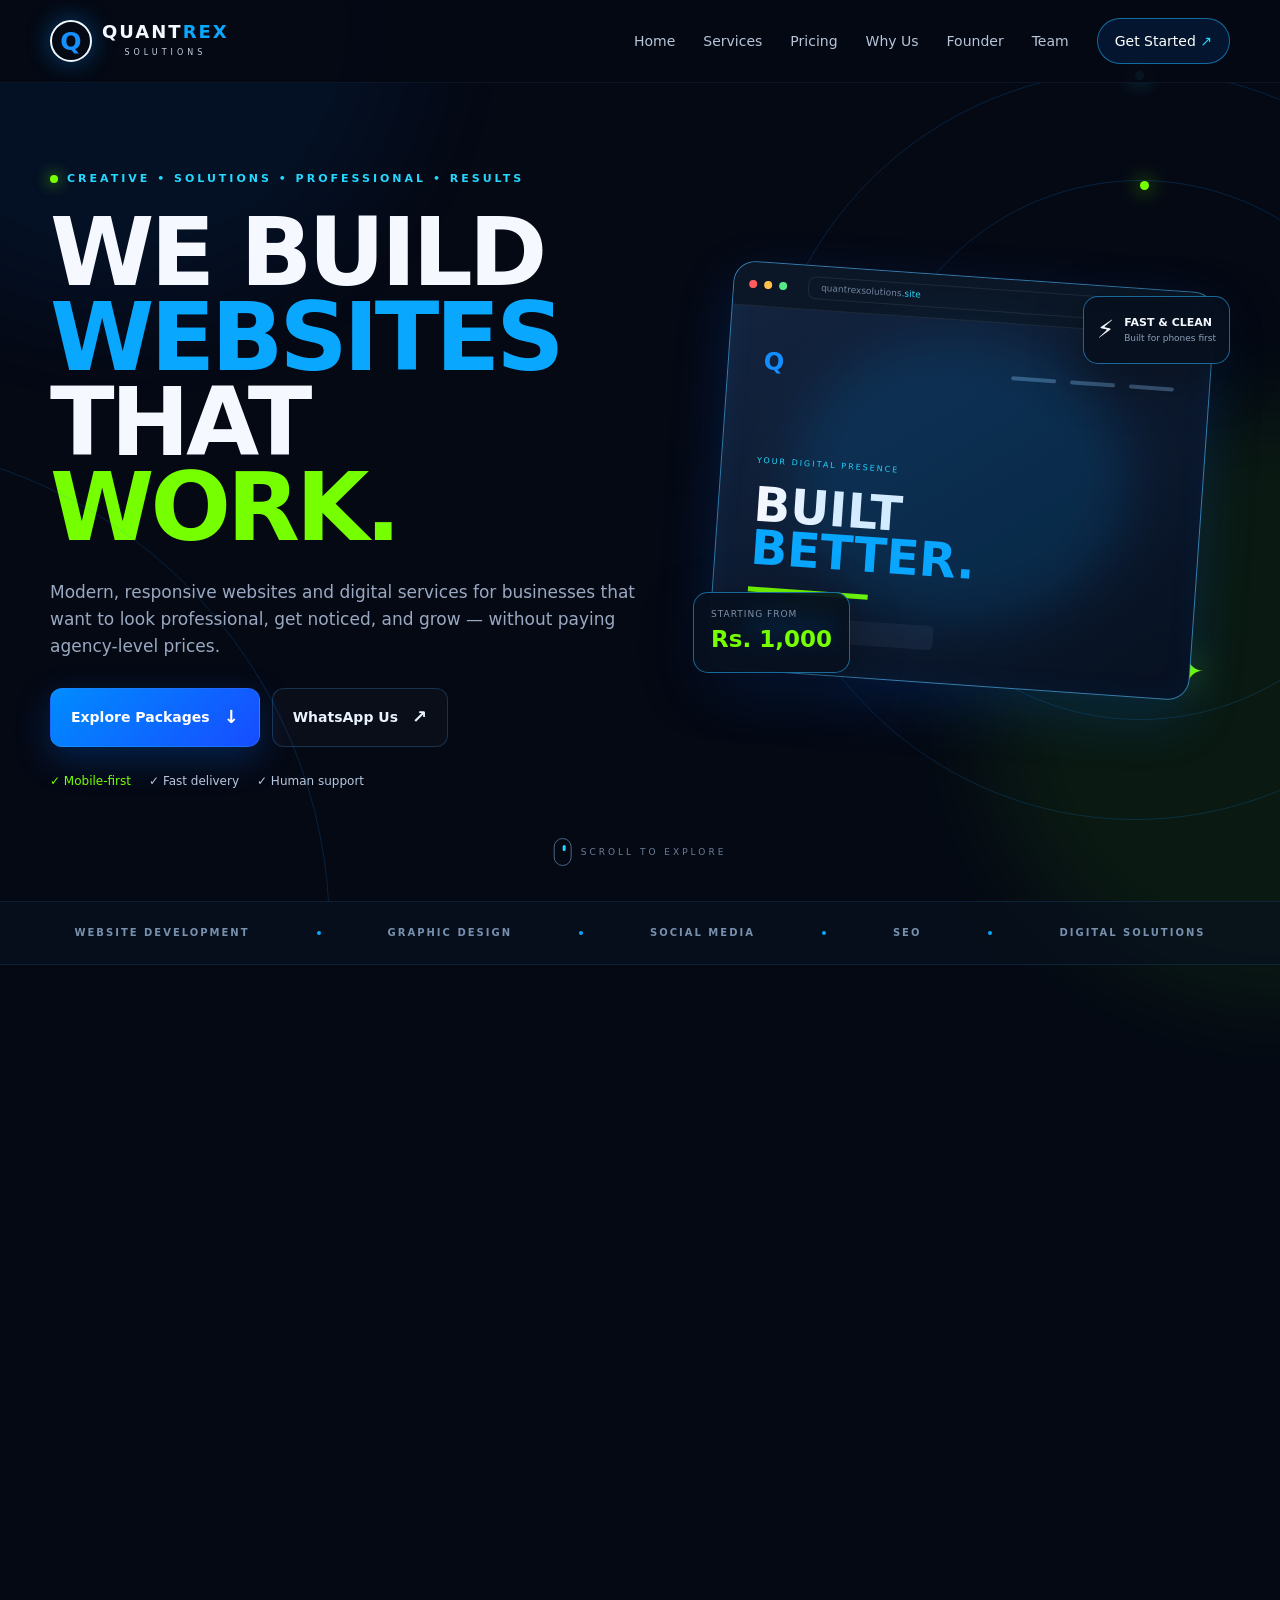
==== commit 156f261b: "change" ====
--- a/index.html
+++ b/index.html
@@ -89,8 +89,12 @@
       <button class="menu-toggle" id="menuToggle" aria-label="Open menu"
         aria-expanded="false"><span></span><span></span><span></span></button>
       <div class="nav-links" id="navLinks">
-        <a href="#home">Home</a><a href="#services">Services</a><a href="#pricing">Pricing</a><a href="#why-us">Why
-          Us</a><a href="#about">Founder</a>
+        <a href="#home">Home</a>
+        <a href="#services">Services</a>
+        <a href="#pricing">Pricing</a>
+        <a href="#why-us">Why Us</a>
+        <a href="#about">Founder</a>
+        <a href="team.html">Team</a>
         <a class="nav-cta" href="#contact">Get Started <span>↗</span></a>
       </div>
     </nav>
@@ -281,7 +285,7 @@
           <p>We focus on the things that matter to a customer: a site that looks good, loads well, works on phones and
             gives visitors a clear next step.</p>
           <div class="why-list">
-            <div><b>01</b><span><strong>Mobile-first</strong><small>Your customers are on phones. Your website should be
+            <div><b>01</b><span><strong style="color: #75ff00;">Mobile-first</strong><small>Your customers are on phones. Your website should be
                   too.</small></span></div>
             <div><b>02</b><span><strong>Clear pricing</strong><small>Simple packages with no agency-style
                   confusion.</small></span></div>
@@ -296,8 +300,8 @@
 
     <section class="section about" id="about">
       <div class="container founder-card reveal">
-        <div class="founder-image"><img src="assets/founder.png" alt="Kiaan Bhatta"
-            loading="lazy" /><span class="image-glow"></span></div>
+        <div class="founder-image"><img src="assets/founder.png" alt="Kiaan Bhatta" loading="lazy" /><span
+            class="image-glow"></span></div>
         <div class="founder-copy"><span class="section-kicker">THE PERSON BEHIND QUANTREX</span>
           <h2>Meet <em>Kiaan Bhatta.</em></h2>
           <p class="founder-role">Founder • Web Developer • Digital Builder</p>
@@ -323,6 +327,37 @@
             href="mailto:kiaanbhatta2@gmail.com">Email us <span>↗</span></a><small>WhatsApp: +977 9848460294</small>
         </div>
       </div>
+    </section>
+
+    <!-- ================= TEAM SECTION ================= -->
+    <section class="team-section" id="team">
+
+      <div class="team-header reveal">
+        <span class="section-tag">OUR TEAM</span>
+
+        <h2>
+          Meet the People Behind
+          <span>Quantrex Solutions</span>
+        </h2>
+
+        <p>
+          A passionate team building modern digital solutions,
+          creative experiences and technology for the future.
+        </p>
+      </div>
+         
+
+
+      <!-- FULL TEAM BUTTON -->
+      <div class="team-button reveal">
+
+        <a href="team.html" class="team-view-btn" style="color: #75ff00;">
+          Meet the Full Team
+          <span>↗</span>
+        </a>
+
+      </div>
+
     </section>
   </main>
 
--- a/style.css
+++ b/style.css
@@ -2442,4 +2442,482 @@
         opacity: 1 !important;
         transform: none !important;
     }
+}
+
+
+
+/* =========================================================
+   QUANTREX SOLUTIONS - TEAM SECTION
+   ========================================================= */
+
+.team-section {
+    position: relative;
+    padding: 110px 7%;
+    background:
+        radial-gradient(
+            circle at 50% 20%,
+            rgba(0, 195, 255, 0.10),
+            transparent 40%
+        ),
+        #050912;
+    overflow: hidden;
+}
+
+/* Background glow */
+
+.team-section::before {
+    content: "";
+    position: absolute;
+    width: 450px;
+    height: 450px;
+    left: -200px;
+    top: 100px;
+    background: rgba(0, 195, 255, 0.08);
+    filter: blur(120px);
+    border-radius: 50%;
+    pointer-events: none;
+}
+
+.team-section::after {
+    content: "";
+    position: absolute;
+    width: 400px;
+    height: 400px;
+    right: -200px;
+    bottom: 50px;
+    background: rgba(0, 255, 180, 0.06);
+    filter: blur(120px);
+    border-radius: 50%;
+    pointer-events: none;
+}
+
+
+/* HEADER */
+
+.team-header {
+    position: relative;
+    z-index: 2;
+    max-width: 750px;
+    margin: 0 auto 60px;
+    text-align: center;
+}
+
+.section-tag {
+    display: inline-block;
+    padding: 8px 18px;
+    margin-bottom: 18px;
+
+    border: 1px solid rgba(0, 200, 255, 0.35);
+    border-radius: 30px;
+
+    color: #00d9ff;
+    background: rgba(0, 195, 255, 0.06);
+
+    font-size: 12px;
+    font-weight: 700;
+    letter-spacing: 2px;
+
+    box-shadow:
+        0 0 20px rgba(0, 200, 255, 0.08);
+}
+
+.team-header h2 {
+    margin: 0;
+    color: #ffffff;
+
+    font-size: clamp(35px, 5vw, 58px);
+    line-height: 1.05;
+    font-weight: 800;
+}
+
+.team-header h2 span {
+    display: block;
+
+    background: linear-gradient(
+        90deg,
+        #00d9ff,
+        #00aaff,
+        #00ffd0
+    );
+
+    -webkit-background-clip: text;
+    background-clip: text;
+    color: transparent;
+}
+
+.team-header p {
+    max-width: 650px;
+    margin: 22px auto 0;
+
+    color: #9ba9bb;
+    font-size: 16px;
+    line-height: 1.7;
+}
+
+
+/* TEAM GRID */
+
+.team-grid {
+    position: relative;
+    z-index: 2;
+
+    max-width: 1250px;
+    margin: auto;
+
+    display: grid;
+    grid-template-columns: repeat(3, 1fr);
+    gap: 25px;
+}
+
+
+/* TEAM CARD */
+
+.team-card {
+    position: relative;
+
+    overflow: hidden;
+
+    background:
+        linear-gradient(
+            145deg,
+            rgba(14, 25, 42, 0.95),
+            rgba(5, 12, 23, 0.95)
+        );
+
+    border: 1px solid rgba(0, 200, 255, 0.16);
+
+    border-radius: 24px;
+
+    transition:
+        transform 0.35s ease,
+        border-color 0.35s ease,
+        box-shadow 0.35s ease;
+}
+
+.team-card::before {
+    content: "";
+
+    position: absolute;
+    inset: 0;
+
+    background:
+        linear-gradient(
+            120deg,
+            transparent 30%,
+            rgba(0, 210, 255, 0.08),
+            transparent 70%
+        );
+
+    opacity: 0;
+    transition: opacity 0.35s ease;
+}
+
+.team-card:hover {
+    transform: translateY(-10px);
+
+    border-color: rgba(0, 215, 255, 0.55);
+
+    box-shadow:
+        0 20px 60px rgba(0, 160, 255, 0.12),
+        0 0 30px rgba(0, 200, 255, 0.08);
+}
+
+.team-card:hover::before {
+    opacity: 1;
+}
+
+
+/* TEAM IMAGE */
+
+.team-image {
+    position: relative;
+
+    height: 310px;
+
+    display: flex;
+    align-items: center;
+    justify-content: center;
+
+    overflow: hidden;
+
+    background:
+        radial-gradient(
+            circle at center,
+            rgba(0, 195, 255, 0.18),
+            transparent 65%
+        );
+}
+
+.team-image img {
+    width: 100%;
+    height: 100%;
+
+    object-fit: cover;
+        object-position: center 25%;
+
+
+    transition:
+        transform 0.5s ease,
+        filter 0.5s ease;
+}
+
+.team-card:hover .team-image img {
+    transform: scale(1.05);
+    filter: brightness(1.08);
+}
+
+
+/* PLACEHOLDER */
+
+.team-image.placeholder {
+    background:
+        radial-gradient(
+            circle,
+            rgba(0, 210, 255, 0.20),
+            transparent 65%
+        );
+}
+
+.team-image.placeholder::before {
+    content: "";
+
+    position: absolute;
+
+    width: 180px;
+    height: 180px;
+
+    border-radius: 50%;
+
+    border: 1px solid rgba(0, 210, 255, 0.3);
+
+    box-shadow:
+        0 0 40px rgba(0, 210, 255, 0.15);
+
+    animation: teamPulse 3s infinite ease-in-out;
+}
+
+.team-image.placeholder span {
+    position: relative;
+    z-index: 2;
+
+    width: 110px;
+    height: 110px;
+
+    display: flex;
+    align-items: center;
+    justify-content: center;
+
+    border-radius: 50%;
+
+    color: #00d9ff;
+
+    font-size: 30px;
+    font-weight: 800;
+
+    background: rgba(0, 15, 30, 0.8);
+
+    border: 1px solid rgba(0, 210, 255, 0.4);
+
+    box-shadow:
+        0 0 35px rgba(0, 210, 255, 0.18);
+}
+
+@keyframes teamPulse {
+    0%,
+    100% {
+        transform: scale(0.95);
+        opacity: 0.6;
+    }
+
+    50% {
+        transform: scale(1.08);
+        opacity: 1;
+    }
+}
+
+
+/* TEAM INFORMATION */
+
+.team-info {
+    position: relative;
+    z-index: 2;
+
+    padding: 27px;
+}
+
+.team-role {
+    display: inline-block;
+
+    margin-bottom: 10px;
+
+    color: #00d9ff;
+
+    font-size: 11px;
+    font-weight: 800;
+
+    letter-spacing: 2px;
+}
+
+.team-info h3 {
+    margin: 0 0 12px;
+
+    color: #ffffff;
+
+    font-size: 25px;
+    font-weight: 750;
+}
+
+.team-info p {
+    margin: 0;
+
+    color: #8d9bad;
+
+    font-size: 14px;
+    line-height: 1.7;
+}
+
+
+/* SOCIAL ICONS */
+
+.team-socials {
+    display: flex;
+    gap: 9px;
+
+    margin-top: 22px;
+}
+
+.team-socials a {
+    width: 36px;
+    height: 36px;
+
+    display: flex;
+    align-items: center;
+    justify-content: center;
+
+    border-radius: 50%;
+
+    color: #9daaba;
+    text-decoration: none;
+
+    font-size: 12px;
+    font-weight: 700;
+
+    background: rgba(255, 255, 255, 0.04);
+
+    border: 1px solid rgba(255, 255, 255, 0.08);
+
+    transition: 0.3s ease;
+}
+
+.team-socials a:hover {
+    color: #001018;
+
+    background: #00d9ff;
+
+    border-color: #00d9ff;
+
+    box-shadow:
+        0 0 20px rgba(0, 217, 255, 0.45);
+
+    transform: translateY(-3px);
+}
+
+
+/* BUTTON */
+
+.team-button {
+    position: relative;
+    z-index: 2;
+
+    margin-top: 55px;
+
+    text-align: center;
+}
+
+.team-view-btn {
+    display: inline-flex;
+
+    align-items: center;
+    gap: 12px;
+
+    padding: 15px 28px;
+
+    color: #ffffff;
+    text-decoration: none;
+
+    font-size: 14px;
+    font-weight: 700;
+
+    border: 1px solid rgba(0, 215, 255, 0.35);
+
+    border-radius: 12px;
+
+    background:
+        linear-gradient(
+            135deg,
+            rgba(0, 190, 255, 0.12),
+            rgba(0, 255, 200, 0.05)
+        );
+
+    transition: 0.3s ease;
+}
+
+.team-view-btn span {
+    color: #00d9ff;
+    font-size: 20px;
+}
+
+.team-view-btn:hover {
+    transform: translateY(-3px);
+
+    border-color: #00d9ff;
+
+    box-shadow:
+        0 0 30px rgba(0, 210, 255, 0.18);
+
+    background:
+        rgba(0, 210, 255, 0.12);
+}
+
+
+/* =========================================================
+   RESPONSIVE
+   ========================================================= */
+
+@media (max-width: 1000px) {
+
+    .team-grid {
+        grid-template-columns: repeat(2, 1fr);
+    }
+
+}
+
+
+@media (max-width: 650px) {
+
+    .team-section {
+        padding: 80px 5%;
+    }
+
+    .team-header {
+        margin-bottom: 40px;
+    }
+
+    .team-header h2 {
+        font-size: 36px;
+    }
+
+    .team-grid {
+        grid-template-columns: 1fr;
+        gap: 20px;
+    }
+
+    .team-image {
+        height: 330px;
+    }
+
+    .team-info {
+        padding: 23px;
+    }
+
 }
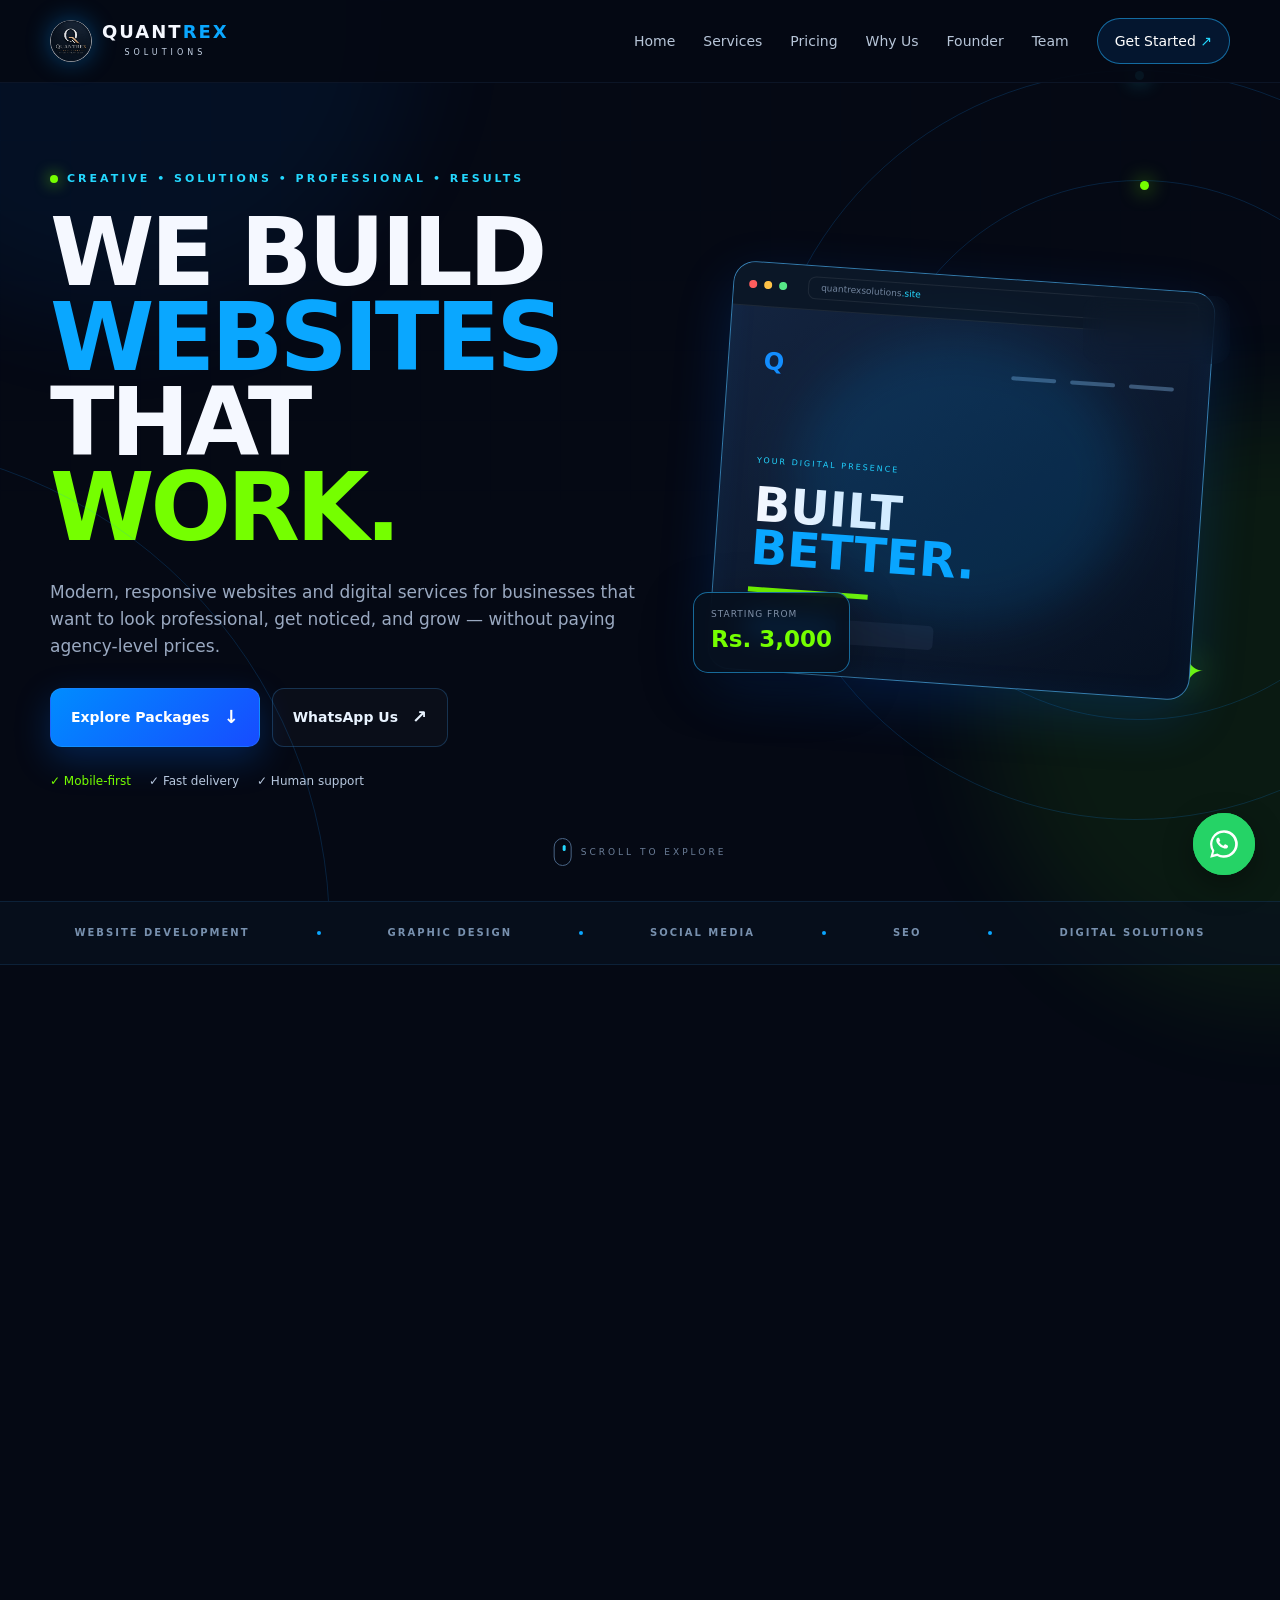
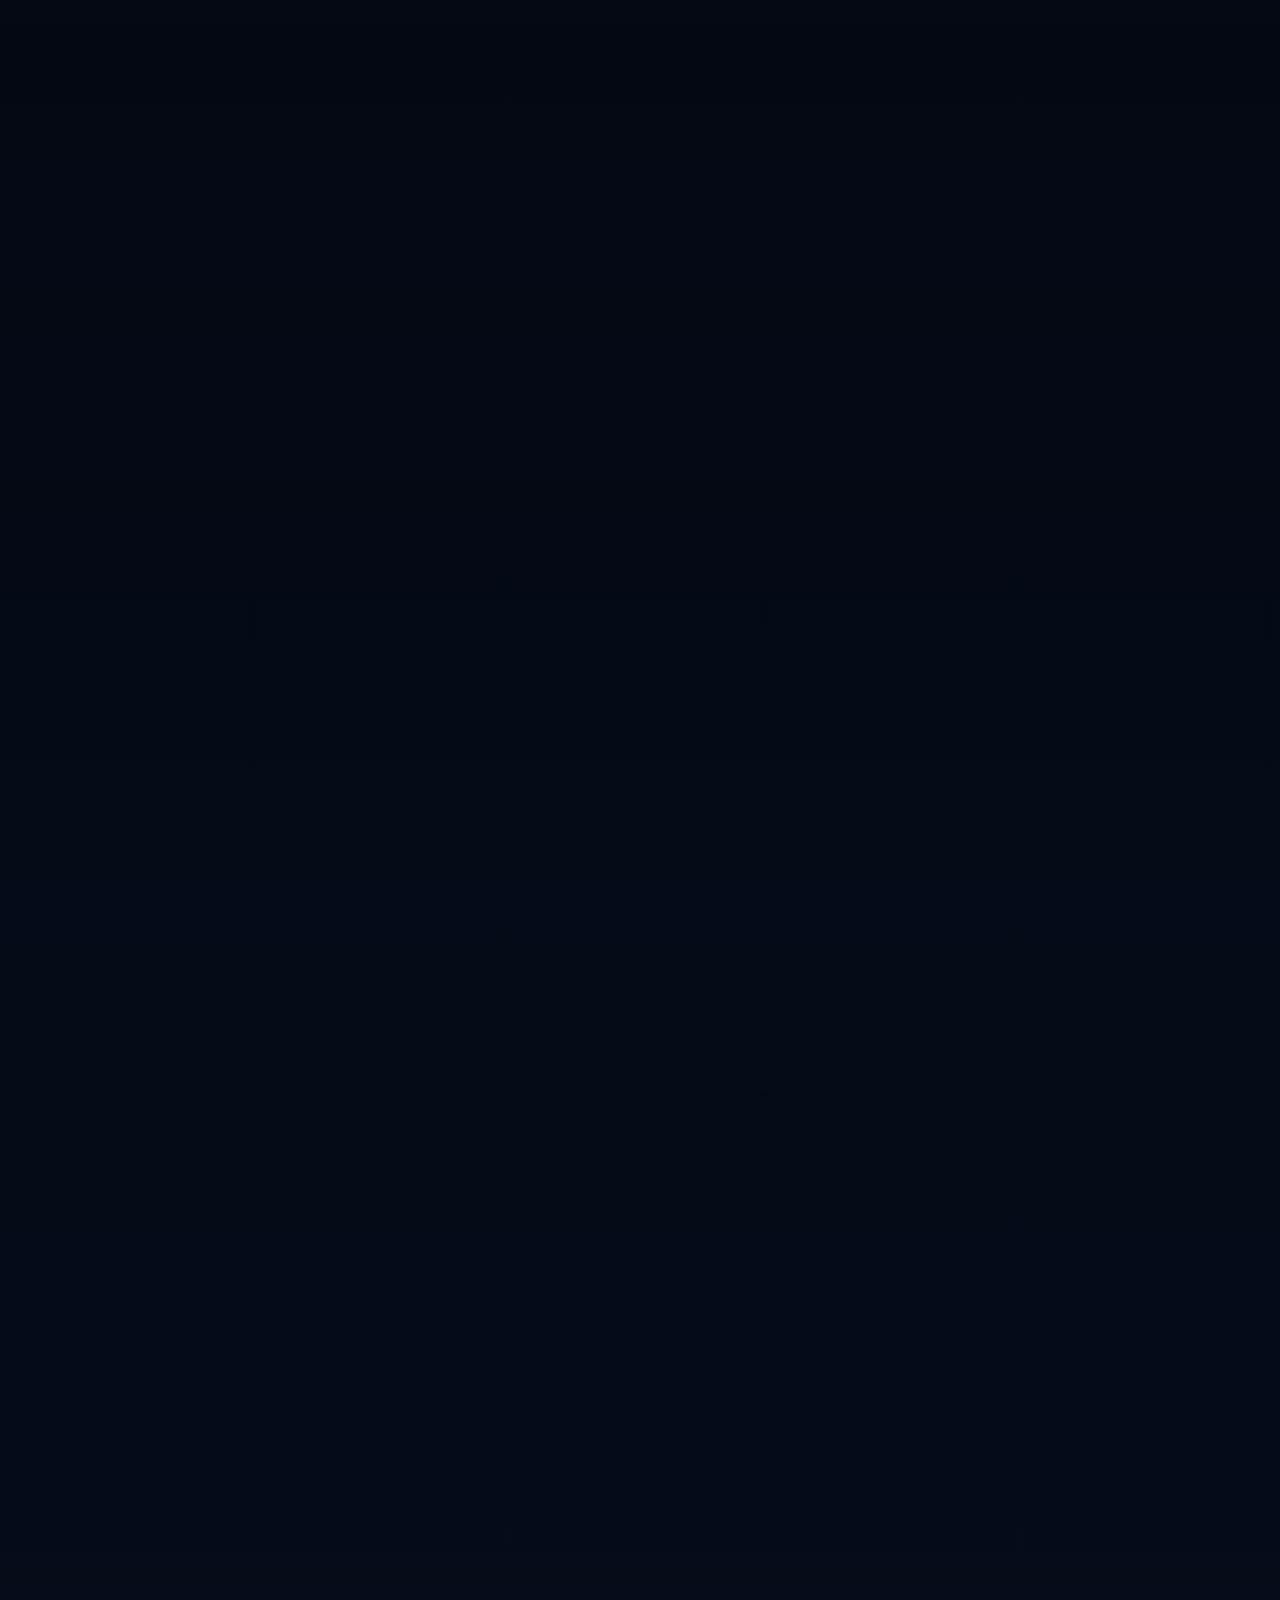
==== commit 1ad465e2: "change" ====
--- a/index.html
+++ b/index.html
@@ -39,7 +39,7 @@
 
       <!-- Brand -->
       <div class="loader-brand">
-        <h1>QUANT<span>TREX</span></h1>
+        <h1>QUANT<span>REX</span></h1>
         <div class="loader-subtitle">
           SOLUTIONS
         </div>
@@ -80,10 +80,23 @@
   <div class="ambient ambient-2"></div>
   <div class="grid-bg"></div>
 
+  <!-- FLOATING WHATSAPP -->
+    <a href="https://wa.me/9779848460294" class="whatsapp-float" target="_blank"
+        aria-label="Chat with Fitness Nepal on WhatsApp">
+        <span class="whatsapp-pulse"></span>
+
+        <svg viewBox="0 0 32 32" aria-hidden="true">
+            <path
+                d="M19.11 17.2c-.27-.14-1.58-.78-1.83-.87-.25-.09-.43-.14-.61.14-.18.27-.7.87-.86 1.05-.16.18-.32.2-.59.07-.27-.14-1.12-.41-2.14-1.32-.79-.7-1.32-1.56-1.47-1.82-.15-.27-.02-.41.11-.54.12-.12.27-.32.41-.48.14-.16.18-.27.27-.45.09-.18.05-.34-.02-.48-.07-.14-.61-1.47-.84-2.01-.22-.53-.45-.46-.61-.47h-.52c-.18 0-.48.07-.73.34-.25.27-.95.93-.95 2.26s.98 2.62 1.11 2.8c.14.18 1.93 2.95 4.68 4.14.65.28 1.16.45 1.56.58.66.21 1.26.18 1.73.11.53-.08 1.58-.65 1.8-1.27.23-.62.23-1.15.16-1.27-.07-.11-.25-.18-.52-.32z" />
+            <path
+                d="M16 3a13 13 0 0 0-11.2 19.6L3 29l6.55-1.72A13 13 0 1 0 16 3zm0 23.7c-2.05 0-4.05-.55-5.8-1.59l-.42-.25-3.89 1.02 1.04-3.79-.27-.44A10.7 10.7 0 1 1 16 26.7z" />
+        </svg>
+    </a>
+
   <header class="site-header" id="top">
     <nav class="nav container">
       <a class="brand" href="#home" aria-label="Quantrex Solutions home">
-        <span class="brand-mark">Q</span>
+        <span class="brand-mark"><img src="assets/cropped_circle_image.png" alt="Quantrex Solutions logo"></span>
         <span><strong>QUANT<span>REX</span></strong><small>SOLUTIONS</small></span>
       </a>
       <button class="menu-toggle" id="menuToggle" aria-label="Open menu"
@@ -133,7 +146,7 @@
               <div class="mini-cards"><i></i><i></i><i></i></div>
             </div>
           </div>
-          <div class="floating-chip chip-price"><small>STARTING FROM</small><strong>Rs. 1,000</strong></div>
+          <div class="floating-chip chip-price"><small>STARTING FROM</small><strong>Rs. 3,000</strong></div>
           <div class="floating-chip chip-speed"><span>⚡</span>
             <div><b>FAST &amp; CLEAN</b><small>Built for phones first</small></div>
           </div>
@@ -158,58 +171,91 @@
           <p>Choose one service or combine them into a complete digital package. Every project is designed to be
             practical, clean and easy to manage.</p>
         </div>
-        <div class="service-grid">
-          <article class="service-card featured reveal">
-            <div class="service-visual website">
-              <div class="browser"><span></span><span></span><span></span><b>Q</b>
-                <div class="browser-lines"></div>
-              </div>
-            </div><span class="service-number">01</span>
+        <div class="svc-grid">
+          <article class="svc-card reveal">
+            <span class="svc-icon"><svg viewBox="0 0 24 24" aria-hidden="true">
+                <circle cx="12" cy="12" r="9" />
+                <path d="M3 12h18M12 3a14 14 0 0 1 0 18M12 3a14 14 0 0 0 0 18" />
+              </svg></span>
             <h3>Website Design &amp; Development</h3>
             <p>Responsive business, portfolio, school, landing and personal websites built with clean HTML, CSS and
-              JavaScript.</p><a href="#pricing">See packages ↗</a>
-          </article>
-          <article class="service-card reveal delay-1">
-            <div class="service-visual social">
-              <div class="social-post"><b>Q</b><i></i><i></i><i></i></div><span class="pulse"></span>
-            </div><span class="service-number">02</span>
+              JavaScript.</p>
+            <ul>
+              <li>Responsive design</li>
+              <li>Fast loading</li>
+              <li>WhatsApp integration</li>
+            </ul>
+            <a class="svc-more" href="#pricing">See packages <span aria-hidden="true">→</span></a>
+          </article>
+          <article class="svc-card reveal delay-1">
+            <span class="svc-icon"><svg viewBox="0 0 24 24" aria-hidden="true">
+                <path d="M21 12a8 8 0 0 1-11.6 7.1L4 20l1-4.6A8 8 0 1 1 21 12z" />
+              </svg></span>
             <h3>Social Media Management</h3>
             <p>Content ideas, posting structure, page optimization and a consistent visual identity for your brand.</p>
-            <a class="service-wa" href="#contact">Ask for a quote ↗</a>
-          </article>
-          <article class="service-card reveal delay-2">
-            <div class="service-visual video">
-              <div class="play">▶</div><span></span><span></span>
-            </div><span class="service-number">03</span>
+            <ul>
+              <li>Content planning</li>
+              <li>Page optimization</li>
+              <li>Brand consistency</li>
+            </ul>
+            <a class="svc-more" href="#contact">Learn More <span aria-hidden="true">→</span></a>
+          </article>
+          <article class="svc-card reveal delay-2">
+            <span class="svc-icon"><svg viewBox="0 0 24 24" aria-hidden="true">
+                <rect x="3" y="5" width="18" height="14" rx="3" />
+                <path d="m10 9 5 3-5 3z" />
+              </svg></span>
             <h3>Video Editing</h3>
-            <p>Short-form reels, promos, YouTube edits and polished cuts designed for attention and retention.</p><a
-              class="service-wa" href="#contact">Ask for a quote ↗</a>
-          </article>
-          <article class="service-card reveal">
-            <div class="service-visual seo">
-              <div class="seo-ring">SEO</div><b>↗</b>
-            </div><span class="service-number">04</span>
+            <p>Short-form reels, promos, YouTube edits and polished cuts designed for attention and retention.</p>
+            <ul>
+              <li>Reels &amp; shorts</li>
+              <li>YouTube edits</li>
+              <li>Promo videos</li>
+            </ul>
+            <a class="svc-more" href="#contact">Learn More <span aria-hidden="true">→</span></a>
+          </article>
+          <article class="svc-card reveal">
+            <span class="svc-icon"><svg viewBox="0 0 24 24" aria-hidden="true">
+                <circle cx="11" cy="11" r="7" />
+                <path d="m20 20-4-4" />
+              </svg></span>
             <h3>SEO Services</h3>
             <p>On-page SEO, keyword optimization, metadata and practical improvements that help your site get found.</p>
-            <a class="service-wa" href="#contact">Ask for a quote ↗</a>
-          </article>
-          <article class="service-card reveal delay-1">
-            <div class="service-visual design">
-              <div class="pen">✦</div>
-              <div></div>
-              <div></div>
-            </div><span class="service-number">05</span>
+            <ul>
+              <li>On-page SEO</li>
+              <li>Keyword optimization</li>
+              <li>Metadata setup</li>
+            </ul>
+            <a class="svc-more" href="#contact">Learn More <span aria-hidden="true">→</span></a>
+          </article>
+          <article class="svc-card reveal delay-1">
+            <span class="svc-icon"><svg viewBox="0 0 24 24" aria-hidden="true">
+                <path d="m12 19 7-7-4-4-7 7v4zM15 8l2-2 3 3-2 2M8 15l-4 4" />
+              </svg></span>
             <h3>Graphic Design</h3>
             <p>Posters, banners, social creatives, simple brand assets and promotional designs that match your identity.
-            </p><a class="service-wa" href="#contact">Ask for a quote ↗</a>
-          </article>
-          <article class="service-card reveal delay-2">
-            <div class="service-visual shop">
-              <div class="cart">🛒</div><i></i><i></i><i></i>
-            </div><span class="service-number">06</span>
+            </p>
+            <ul>
+              <li>Posters &amp; banners</li>
+              <li>Social creatives</li>
+              <li>Brand assets</li>
+            </ul>
+            <a class="svc-more" href="#contact">Learn More <span aria-hidden="true">→</span></a>
+          </article>
+          <article class="svc-card reveal delay-2">
+            <span class="svc-icon"><svg viewBox="0 0 24 24" aria-hidden="true">
+                <circle cx="9" cy="20" r="1.5" />
+                <circle cx="18" cy="20" r="1.5" />
+                <path d="M2 3h3l2.7 11.4a2 2 0 0 0 2 1.6h7.7a2 2 0 0 0 2-1.5L21 7H6" />
+              </svg></span>
             <h3>E-Commerce Solutions</h3>
-            <p>Product pages, online-store setup guidance, catalog presentation and conversion-focused layouts.</p><a
-              class="service-wa" href="#contact">Ask for a quote ↗</a>
+            <p>Product pages, online-store setup guidance, catalog presentation and conversion-focused layouts.</p>
+            <ul>
+              <li>Product pages</li>
+              <li>Store setup guidance</li>
+              <li>Catalog layouts</li>
+            </ul>
+            <a class="svc-more" href="#contact">Learn More <span aria-hidden="true">→</span></a>
           </article>
         </div>
       </div>
@@ -225,44 +271,58 @@
           <article class="price-card reveal">
             <div class="price-top"><span class="tag">STARTER</span><span class="plan-no">01</span></div>
             <h3>Simple Launch</h3>
-            <p class="price"><small>Rs.</small>1,000<span>– 3,000</span></p>
+            <p class="price"><small>Rs.</small>3,000<span>– 5,000</span></p>
             <p class="price-desc">A clean online presence for individuals and small businesses getting started.</p>
             <ul>
               <li>✓ Responsive simple website</li>
-              <li>✓ HTML + CSS + JavaScript</li>
+              <li>✓ 1-2 pages</li>
+              <li>✓ Free <b>.com.np</b> domain</li>
               <li>✓ Free <b>Vercel</b> subdomain</li>
               <li>✓ Essential sections &amp; contact CTA</li>
+              <li>✓ WhatsApp integration</li>
+              <li>✓ Animations</li>
               <li>✓ Clean mobile layout</li>
-            </ul><button class="order-btn" data-plan="Simple Launch — Rs. 1,000–3,000">Order this plan
+            </ul><button class="order-btn" data-plan="Simple Launch — Rs. 3,000–5,000">Order this plan
               <span>↗</span></button>
           </article>
           <article class="price-card popular reveal delay-1">
             <div class="popular-badge">MOST POPULAR</div>
             <div class="price-top"><span class="tag">GROWTH</span><span class="plan-no">02</span></div>
             <h3>Business Plus</h3>
-            <p class="price"><small>Rs.</small>3,000<span>– 6,000</span></p>
+            <p class="price"><small>Rs.</small>5,000<span>– 7,500</span></p>
             <p class="price-desc">More polished design, stronger sections and support after launch.</p>
             <ul>
               <li>✓ Everything in Simple Launch</li>
-              <li>✓ Better UI + interactions</li>
+              <li>✓ 3-7 pages</li>
+              <li>✓ Custom <b>.com</b> domain</li>
+              <li>✓ Advanced UI + interactions</li>
+              <li>✓ Better Animations</li>
+              <li>✓ Basic SEO</li>
               <li>✓ Faster, more polished response</li>
               <li>✓ 1 month+ support</li>
               <li>✓ Content/layout guidance</li>
-            </ul><button class="order-btn" data-plan="Business Plus — Rs. 3,000–6,000">Order this plan
+            </ul><button class="order-btn" data-plan="Business Plus — Rs. 5,000–7,500">Order this plan
               <span>↗</span></button>
           </article>
           <article class="price-card premium reveal delay-2">
             <div class="price-top"><span class="tag">PRO</span><span class="plan-no">03</span></div>
             <h3>Premium Presence</h3>
-            <p class="price"><small>Rs.</small>6,000<span>– 15,000</span></p>
+            <p class="price"><small>Rs.</small>10,000<span>– 15,000</span></p>
             <p class="price-desc">The full package for brands that want the strongest website possible.</p>
             <ul>
               <li>✓ Everything in Business Plus</li>
+              <li>✓ 7-10 pages</li>
               <li>✓ Custom <b>.com</b> domain</li>
+              <li>✓ Premium UI + interactions</li>
               <li>✓ Premium sections &amp; animations</li>
               <li>✓ 3 months+ support</li>
               <li>✓ Advanced polish &amp; optimization</li>
-            </ul><button class="order-btn" data-plan="Premium Presence — Rs. 6,000–15,000">Order this plan
+              <li>✓ Advanced Customization</li>
+              <li>✓ Better SEO</li>
+
+
+
+            </ul><button class="order-btn" data-plan="Premium Presence — Rs. 10,000–15,000">Order this plan
               <span>↗</span></button>
           </article>
         </div>
@@ -272,32 +332,50 @@
       </div>
     </section>
 
-    <section class="section why" id="why-us">
-      <div class="container why-grid">
-        <div class="why-visual reveal">
-          <div class="shield">✓</div>
-          <div class="orbit-mini one"></div>
-          <div class="orbit-mini two"></div>
-          <div class="secure-label">SECURE • FAST • RESPONSIVE</div>
-        </div>
-        <div class="why-copy reveal delay-1"><span class="section-kicker">WHY QUANTREX?</span>
-          <h2>Small team.<br><em>Serious results.</em></h2>
-          <p>We focus on the things that matter to a customer: a site that looks good, loads well, works on phones and
-            gives visitors a clear next step.</p>
-          <div class="why-list">
-            <div><b>01</b><span><strong style="color: #75ff00;">Mobile-first</strong><small>Your customers are on phones. Your website should be
-                  too.</small></span></div>
-            <div><b>02</b><span><strong>Clear pricing</strong><small>Simple packages with no agency-style
-                  confusion.</small></span></div>
-            <div><b>03</b><span><strong>Direct support</strong><small>Talk to a real person through WhatsApp when you
-                  need help.</small></span></div>
-            <div><b>04</b><span><strong>Built to grow</strong><small>Start simple today and add better features
-                  later.</small></span></div>
-          </div>
-        </div>
-      </div>
-    </section>
-
+    <section class="section why-v2" id="why-us">
+  <div class="container">
+    <div class="wc-head reveal">
+      <h2>Why choose <em>Quantrex</em></h2>
+      <p>Professional websites with clear pricing, fast delivery and support you can reach on WhatsApp.</p>
+    </div>
+
+    <div class="wc-grid">
+      <!-- Card 1 -->
+      <article class="wc-card wc-blue reveal">
+        <div class="wc-icon"><span>
+          <svg viewBox="0 0 24 24" aria-hidden="true"><rect x="7" y="2" width="10" height="20" rx="2.5"/><path d="M11 18h2"/></svg>
+        </span></div>
+        <span class="wc-pill">Phone-ready</span>
+        <h3>Mobile-first</h3>
+        <p>Your customers are on phones, so every site we build looks and works great on small screens first.</p>
+      </article>
+
+      <!-- Card 2 (featured, taller) -->
+      <article class="wc-card wc-cyan featured reveal delay-1">
+        <div class="wc-icon"><span>
+          <svg viewBox="0 0 24 24" aria-hidden="true"><path d="M20.6 13.4 13.4 20.6a2 2 0 0 1-2.8 0L3 13V3h10l7.6 7.6a2 2 0 0 1 0 2.8z"/><circle cx="7.5" cy="7.5" r="1.2"/></svg>
+        </span></div>
+        <span class="wc-pill">No surprises</span>
+        <h3>Clear pricing</h3>
+        <p>Simple packages with no agency-style confusion. Pick a plan, and upgrade later when you need more.</p>
+        <div class="wc-bar">
+          <div class="wc-bar-row"><span>Starts at</span><b>Rs. 3,000</b><span>Up to</span><b>Rs. 15,000</b></div>
+          <div class="wc-track"><i></i></div>
+        </div>
+      </article>
+
+      <!-- Card 3 -->
+      <article class="wc-card wc-lime reveal delay-2">
+        <div class="wc-icon"><span>
+          <svg viewBox="0 0 24 24" aria-hidden="true"><path d="M21 12a8 8 0 0 1-11.6 7.1L4 20l1-4.6A8 8 0 1 1 21 12z"/></svg>
+        </span></div>
+        <span class="wc-pill">WhatsApp</span>
+        <h3>Direct support</h3>
+        <p>Talk to a real person on WhatsApp whenever you need help. Built simple today, easy to grow later.</p>
+      </article>
+    </div>
+  </div>
+</section>
     <section class="section about" id="about">
       <div class="container founder-card reveal">
         <div class="founder-image"><img src="assets/founder.png" alt="Kiaan Bhatta" loading="lazy" /><span
@@ -345,7 +423,7 @@
           creative experiences and technology for the future.
         </p>
       </div>
-         
+
 
 
       <!-- FULL TEAM BUTTON -->
@@ -362,13 +440,13 @@
   </main>
 
   <footer class="footer">
-    <div class="container footer-inner"><a class="brand" href="#top"><span
-          class="brand-mark">Q</span><span><strong>QUANT<span>REX</span></strong><small>SOLUTIONS</small></span></a>
+    <div class="container footer-inner"><a class="brand" href="#top"><span class="brand-mark"><img src="/assets/cropped_circle_image.png"
+            alt="Quantrex Solutions logo"></span><span><strong>QUANT<span>REX</span></strong><small>SOLUTIONS</small></span></a>
       <p>Creative solutions. Professional results.</p>
       <div><a href="#services">Services</a><a href="#pricing">Pricing</a><a href="#contact">Contact</a></div>
     </div>
-    <div class="container footer-bottom"><span>© <span id="year"></span> Quantrex Solutions</span><span>Built with HTML
-        • CSS • JavaScript</span></div>
+    <div class="container footer-bottom"><span>© <span id="year"></span> Quantrex Solutions</span><span>Built with ❤️ by
+        <a style="color: palevioletred;" href="https://www.kiaanbhatta.com.np/">Kiaan Bhatta</a></span></div>
   </footer>
 
   <div class="modal" id="orderModal" aria-hidden="true">
--- a/style.css
+++ b/style.css
@@ -115,7 +115,6 @@
     place-items: center;
     width: 42px;
     height: 42px;
-    border: 2px solid #eef8ff;
     border-radius: 50%;
     font-weight: 900;
     font-size: 25px;
@@ -1849,9 +1848,9 @@
     z-index: 999999;
     background:
         radial-gradient(circle at center,
-        rgba(0, 126, 255, 0.12) 0%,
-        rgba(0, 0, 0, 0.95) 42%,
-        #02040a 100%);
+            rgba(0, 126, 255, 0.12) 0%,
+            rgba(0, 0, 0, 0.95) 42%,
+            #02040a 100%);
     display: flex;
     align-items: center;
     justify-content: center;
@@ -1893,18 +1892,12 @@
 @keyframes gridMove {
     from {
         transform:
-            perspective(500px)
-            rotateX(60deg)
-            scale(1.8)
-            translateY(0);
+            perspective(500px) rotateX(60deg) scale(1.8) translateY(0);
     }
 
     to {
         transform:
-            perspective(500px)
-            rotateX(60deg)
-            scale(1.8)
-            translateY(55px);
+            perspective(500px) rotateX(60deg) scale(1.8) translateY(55px);
     }
 }
 
@@ -1938,7 +1931,9 @@
 }
 
 @keyframes glowFloat {
-    0%, 100% {
+
+    0%,
+    100% {
         transform: translate(0, 0);
     }
 
@@ -2071,7 +2066,9 @@
 }
 
 @keyframes dotFloat {
-    0%, 100% {
+
+    0%,
+    100% {
         transform: scale(1);
     }
 
@@ -2085,7 +2082,9 @@
 --------------------------------------------------------- */
 
 @keyframes logoPulse {
-    0%, 100% {
+
+    0%,
+    100% {
         transform: scale(1);
         filter: brightness(1);
     }
@@ -2108,8 +2107,8 @@
     color: white;
     line-height: 1;
     text-shadow:
-        0 0 10px rgba(255,255,255,.2),
-        0 0 30px rgba(0, 153, 255,.25);
+        0 0 10px rgba(255, 255, 255, .2),
+        0 0 30px rgba(0, 153, 255, .25);
 }
 
 .loader-brand h1 span {
@@ -2156,7 +2155,7 @@
 .loader-progress {
     width: 100%;
     height: 3px;
-    background: rgba(255,255,255,.08);
+    background: rgba(255, 255, 255, .08);
     border-radius: 10px;
     overflow: hidden;
     position: relative;
@@ -2166,24 +2165,20 @@
     content: "";
     position: absolute;
     inset: 0;
-    background: linear-gradient(
-        90deg,
-        transparent,
-        rgba(0, 153, 255, .2),
-        transparent
-    );
+    background: linear-gradient(90deg,
+            transparent,
+            rgba(0, 153, 255, .2),
+            transparent);
     animation: progressScan 1.5s linear infinite;
 }
 
 #loaderProgress {
     width: 0%;
     height: 100%;
-    background: linear-gradient(
-        90deg,
-        #006eff,
-        #00c8ff,
-        #ffffff
-    );
+    background: linear-gradient(90deg,
+            #006eff,
+            #00c8ff,
+            #ffffff);
     box-shadow:
         0 0 10px #008cff,
         0 0 25px rgba(0, 140, 255, .7);
@@ -2381,14 +2376,14 @@
 /* Lighter hero shadow */
 .visual-card {
     box-shadow:
-        0 20px 55px rgba(0,106,255,.18),
-        inset 0 0 30px rgba(13,131,255,.06);
+        0 20px 55px rgba(0, 106, 255, .18),
+        inset 0 0 30px rgba(13, 131, 255, .06);
 }
 
 
 /* Avoid expensive header blur */
 .site-header {
-    background: rgba(5,9,20,.94);
+    background: rgba(5, 9, 20, .94);
     backdrop-filter: none;
 }
 
@@ -2421,7 +2416,7 @@
 
     .visual-card {
         box-shadow:
-            0 15px 40px rgba(0,106,255,.16);
+            0 15px 40px rgba(0, 106, 255, .16);
     }
 }
 
@@ -2454,11 +2449,9 @@
     position: relative;
     padding: 110px 7%;
     background:
-        radial-gradient(
-            circle at 50% 20%,
+        radial-gradient(circle at 50% 20%,
             rgba(0, 195, 255, 0.10),
-            transparent 40%
-        ),
+            transparent 40%),
         #050912;
     overflow: hidden;
 }
@@ -2533,12 +2526,10 @@
 .team-header h2 span {
     display: block;
 
-    background: linear-gradient(
-        90deg,
-        #00d9ff,
-        #00aaff,
-        #00ffd0
-    );
+    background: linear-gradient(90deg,
+            #00d9ff,
+            #00aaff,
+            #00ffd0);
 
     -webkit-background-clip: text;
     background-clip: text;
@@ -2578,11 +2569,9 @@
     overflow: hidden;
 
     background:
-        linear-gradient(
-            145deg,
+        linear-gradient(145deg,
             rgba(14, 25, 42, 0.95),
-            rgba(5, 12, 23, 0.95)
-        );
+            rgba(5, 12, 23, 0.95));
 
     border: 1px solid rgba(0, 200, 255, 0.16);
 
@@ -2601,12 +2590,10 @@
     inset: 0;
 
     background:
-        linear-gradient(
-            120deg,
+        linear-gradient(120deg,
             transparent 30%,
             rgba(0, 210, 255, 0.08),
-            transparent 70%
-        );
+            transparent 70%);
 
     opacity: 0;
     transition: opacity 0.35s ease;
@@ -2641,11 +2628,9 @@
     overflow: hidden;
 
     background:
-        radial-gradient(
-            circle at center,
+        radial-gradient(circle at center,
             rgba(0, 195, 255, 0.18),
-            transparent 65%
-        );
+            transparent 65%);
 }
 
 .team-image img {
@@ -2653,7 +2638,7 @@
     height: 100%;
 
     object-fit: cover;
-        object-position: center 25%;
+    object-position: center 25%;
 
 
     transition:
@@ -2671,11 +2656,9 @@
 
 .team-image.placeholder {
     background:
-        radial-gradient(
-            circle,
+        radial-gradient(circle,
             rgba(0, 210, 255, 0.20),
-            transparent 65%
-        );
+            transparent 65%);
 }
 
 .team-image.placeholder::before {
@@ -2723,6 +2706,7 @@
 }
 
 @keyframes teamPulse {
+
     0%,
     100% {
         transform: scale(0.95);
@@ -2853,11 +2837,9 @@
     border-radius: 12px;
 
     background:
-        linear-gradient(
-            135deg,
+        linear-gradient(135deg,
             rgba(0, 190, 255, 0.12),
-            rgba(0, 255, 200, 0.05)
-        );
+            rgba(0, 255, 200, 0.05));
 
     transition: 0.3s ease;
 }
@@ -2920,4 +2902,777 @@
         padding: 23px;
     }
 
+}
+
+/* =========================================================
+   SERVICES v2 · HOVER + 3D EFFECTS · MOBILE FIXES
+   (uses the existing theme variables; no colors changed)
+========================================================= */
+img {
+    max-width: 100%;
+}
+
+body.modal-open {
+    overflow: hidden;
+}
+
+.modal-card {
+    max-height: 90vh;
+    overflow-y: auto;
+}
+
+a:focus-visible,
+button:focus-visible,
+input:focus-visible,
+textarea:focus-visible {
+    outline: 2px solid var(--cyan);
+    outline-offset: 3px;
+}
+
+.svc-grid {
+    display: grid;
+    grid-template-columns: repeat(3, 1fr);
+    gap: 22px;
+    perspective: 1200px;
+}
+
+.svc-card {
+    position: relative;
+    display: flex;
+    flex-direction: column;
+    padding: 26px 22px 22px;
+    border-radius: 18px;
+    background: linear-gradient(145deg, rgba(12, 27, 48, .92), rgba(6, 15, 28, .96));
+    border: 1px solid rgba(50, 149, 231, .22);
+    transform-style: preserve-3d;
+    transition: transform .4s cubic-bezier(.2, .8, .2, 1), border-color .3s, box-shadow .3s;
+}
+
+.svc-card::before {
+    content: "";
+    position: absolute;
+    inset: 0;
+    border-radius: inherit;
+    pointer-events: none;
+    opacity: 0;
+    transition: opacity .3s;
+    background: radial-gradient(320px circle at var(--mx, 50%) var(--my, 0%), rgba(36, 216, 255, .16), transparent 60%);
+}
+
+.svc-card:hover,
+.svc-card:focus-within {
+    border-color: rgba(35, 183, 255, .65);
+    box-shadow: var(--shadow);
+}
+
+.svc-card:hover::before {
+    opacity: 1;
+}
+
+.svc-icon {
+    width: 46px;
+    height: 46px;
+    border-radius: 12px;
+    display: grid;
+    place-items: center;
+    margin-bottom: 20px;
+    color: #fff;
+    background: linear-gradient(135deg, var(--blue), var(--blue2));
+    box-shadow: 0 10px 24px rgba(10, 167, 255, .28);
+    transition: transform .4s;
+}
+
+.svc-icon svg {
+    width: 22px;
+    height: 22px;
+    fill: none;
+    stroke: currentColor;
+    stroke-width: 1.8;
+    stroke-linecap: round;
+    stroke-linejoin: round;
+}
+
+.svc-card:nth-child(2) .svc-icon {
+    background: linear-gradient(135deg, var(--cyan), var(--blue));
+}
+
+.svc-card:nth-child(3) .svc-icon {
+    background: linear-gradient(135deg, #0d7f9a, var(--cyan));
+}
+
+.svc-card:nth-child(4) .svc-icon {
+    color: #04101f;
+    background: linear-gradient(135deg, var(--lime), #3fbf00);
+    box-shadow: 0 10px 24px rgba(117, 255, 0, .22);
+}
+
+.svc-card:nth-child(5) .svc-icon {
+    background: linear-gradient(135deg, var(--blue2), var(--cyan));
+}
+
+.svc-card:nth-child(6) .svc-icon {
+    color: #04101f;
+    background: linear-gradient(135deg, var(--lime), var(--cyan));
+}
+
+.svc-card:hover .svc-icon {
+    transform: translateZ(40px) scale(1.08) rotate(-4deg);
+}
+
+.svc-card h3 {
+    font-size: 19px;
+    margin-bottom: 8px;
+    transition: transform .4s;
+}
+
+.svc-card:hover h3 {
+    transform: translateZ(22px);
+}
+
+.svc-card p {
+    color: #8fa0b8;
+    font-size: 13px;
+    margin-bottom: 14px;
+}
+
+.svc-card ul {
+    list-style: none;
+    display: grid;
+    gap: 8px;
+    margin-bottom: 22px;
+}
+
+.svc-card li {
+    font-size: 12px;
+    color: #a9b8cf;
+    display: flex;
+    align-items: center;
+    gap: 9px;
+}
+
+.svc-card li::before {
+    content: "";
+    width: 5px;
+    height: 5px;
+    border-radius: 50%;
+    background: var(--cyan);
+    box-shadow: 0 0 8px var(--cyan);
+}
+
+.svc-more {
+    margin-top: auto;
+    align-self: center;
+    font-size: 12px;
+    font-weight: 800;
+    color: var(--cyan);
+    display: inline-flex;
+    gap: 8px;
+    transition: gap .3s, color .3s;
+}
+
+.svc-card:hover .svc-more {
+    gap: 14px;
+    color: var(--lime);
+}
+
+/* 3D tilt (class added by script.js on mouse devices) */
+.hero-visual {
+    perspective: 1200px;
+}
+
+.is-tilting {
+    transform: perspective(900px) rotateX(var(--rx, 0deg)) rotateY(var(--ry, 0deg)) !important;
+    transition: transform .12s ease-out !important;
+    will-change: transform;
+}
+
+/* Hover polish */
+.btn,
+.order-btn,
+.nav-cta,
+.team-view-btn {
+    transition: transform .25s, box-shadow .25s, filter .25s;
+}
+
+.btn:hover,
+.order-btn:hover,
+.nav-cta:hover {
+    transform: translateY(-3px);
+    filter: brightness(1.12);
+}
+
+.btn:active,
+.order-btn:active,
+.nav-cta:active {
+    transform: translateY(0) scale(.98);
+}
+
+.price-card:hover,
+.team-card:hover {
+    border-color: rgba(35, 183, 255, .65);
+}
+
+@media (max-width: 900px) {
+    .svc-grid {
+        grid-template-columns: repeat(2, 1fr);
+    }
+}
+
+@media (max-width: 600px) {
+    .svc-grid {
+        grid-template-columns: 1fr;
+        gap: 14px;
+    }
+
+    .svc-card:active {
+        transform: scale(.985);
+    }
+}
+
+
+.brand-mark {
+    overflow: hidden;
+    padding: 0;
+}
+
+.brand-mark img {
+    width: 100%;
+    height: 100%;
+    object-fit: cover;
+    display: block;
+}
+
+
+/* ===== WHY CHOOSE QUANTREX (v2) ===== */
+.why-v2 .wc-head {
+    text-align: center;
+    max-width: 640px;
+    margin: 0 auto 56px;
+}
+
+.why-v2 .wc-head h2 {
+    font-size: clamp(34px, 5vw, 58px);
+    line-height: 1.05;
+    letter-spacing: -1.5px;
+}
+
+.why-v2 .wc-head h2 em {
+    font-style: normal;
+    color: var(--blue);
+}
+
+.why-v2 .wc-head p {
+    color: var(--muted);
+    margin-top: 14px;
+    font-size: 15px;
+}
+
+.wc-grid {
+    display: grid;
+    grid-template-columns: repeat(3, 1fr);
+    gap: 24px;
+    align-items: center;
+    max-width: 1000px;
+    margin: 0 auto;
+}
+
+.wc-card {
+    position: relative;
+    text-align: center;
+    padding: 34px 26px 32px;
+    border-radius: 18px;
+    background: linear-gradient(160deg, rgba(12, 27, 48, .9), rgba(6, 15, 28, .96));
+    border: 1px solid rgba(50, 149, 231, .24);
+    transition: transform .35s, border-color .3s, box-shadow .3s;
+}
+
+.wc-card:hover {
+    border-color: rgba(35, 183, 255, .65);
+    box-shadow: var(--shadow);
+}
+
+.wc-card.featured {
+    padding: 46px 28px 38px;
+    background: linear-gradient(160deg, rgba(16, 42, 76, .95), rgba(7, 20, 38, .98));
+    border-color: rgba(36, 216, 255, .5);
+    box-shadow: 0 25px 70px rgba(0, 116, 255, .28);
+}
+
+/* icon inside a soft glowing ring */
+.wc-icon {
+    position: relative;
+    width: 104px;
+    height: 104px;
+    margin: -6px auto 18px;
+    display: grid;
+    place-items: center;
+}
+
+.wc-icon::before {
+    content: "";
+    position: absolute;
+    inset: 0;
+    border-radius: 50%;
+    border: 1px solid rgba(36, 216, 255, .18);
+    background: radial-gradient(circle, rgba(10, 167, 255, .16), transparent 70%);
+}
+
+.wc-icon span {
+    position: relative;
+    width: 60px;
+    height: 60px;
+    border-radius: 50%;
+    display: grid;
+    place-items: center;
+    color: #fff;
+    background: linear-gradient(135deg, var(--blue), var(--blue2));
+    box-shadow: 0 12px 30px rgba(10, 167, 255, .35);
+    transition: transform .35s;
+}
+
+.wc-icon svg {
+    width: 26px;
+    height: 26px;
+    fill: none;
+    stroke: currentColor;
+    stroke-width: 1.8;
+    stroke-linecap: round;
+    stroke-linejoin: round;
+}
+
+.wc-cyan .wc-icon span {
+    background: linear-gradient(135deg, var(--cyan), var(--blue));
+}
+
+.wc-lime .wc-icon span {
+    color: #04101f;
+    background: linear-gradient(135deg, var(--lime), var(--cyan));
+    box-shadow: 0 12px 30px rgba(117, 255, 0, .25);
+}
+
+.wc-card:hover .wc-icon span {
+    transform: scale(1.1) rotate(-6deg);
+}
+
+.wc-pill {
+    display: inline-block;
+    padding: 6px 14px;
+    margin-bottom: 18px;
+    border-radius: 999px;
+    font-size: 11px;
+    font-weight: 700;
+    background: rgba(255, 255, 255, .06);
+    border: 1px solid rgba(255, 255, 255, .12);
+}
+
+.wc-card h3 {
+    font-size: 20px;
+    margin-bottom: 10px;
+}
+
+.wc-card p {
+    color: #9db0c9;
+    font-size: 13px;
+    line-height: 1.7;
+}
+
+/* price-range bar */
+.wc-bar {
+    margin-top: 24px;
+    text-align: left;
+}
+
+.wc-bar-row {
+    display: flex;
+    align-items: baseline;
+    gap: 6px;
+    font-size: 11px;
+    margin-bottom: 8px;
+}
+
+.wc-bar-row span {
+    color: var(--cyan);
+}
+
+.wc-bar-row b {
+    color: #fff;
+}
+
+.wc-bar-row span:nth-of-type(2) {
+    margin-left: auto;
+}
+
+.wc-track {
+    height: 6px;
+    border-radius: 99px;
+    background: rgba(255, 255, 255, .1);
+    overflow: hidden;
+}
+
+.wc-track i {
+    display: block;
+    height: 100%;
+    width: 0;
+    border-radius: inherit;
+    background: linear-gradient(90deg, var(--blue2), var(--cyan), var(--lime));
+    transition: width 1.4s .3s ease;
+}
+
+.wc-card.visible .wc-track i {
+    width: 100%;
+}
+
+@media (max-width: 900px) {
+    .wc-grid {
+        grid-template-columns: 1fr;
+        max-width: 460px;
+        gap: 18px;
+    }
+
+    .wc-card.featured {
+        order: -1;
+        padding: 38px 24px 32px;
+    }
+
+    /* featured card first on phones */
+}
+
+
+/* ===== WHY CHOOSE: 3D HOVER + INFINITE ANIMATIONS ===== */
+
+/* 3D setup: children can now pop out of the card */
+.wc-grid {
+    perspective: 1200px;
+}
+
+.wc-card,
+.wc-icon {
+    transform-style: preserve-3d;
+}
+
+/* Cursor glow that follows the mouse (position set by the tilt script) */
+.wc-card::before {
+    content: "";
+    position: absolute;
+    inset: 0;
+    border-radius: inherit;
+    pointer-events: none;
+    opacity: 0;
+    transition: opacity .3s;
+    background: radial-gradient(300px circle at var(--mx, 50%) var(--my, 0%), rgba(36, 216, 255, .18), transparent 60%);
+}
+
+.wc-card:hover::before {
+    opacity: 1;
+}
+
+/* Layers lift off the card on hover (needs the tilt to look 3D) */
+.wc-card:hover .wc-icon span {
+    transform: translateZ(50px) scale(1.1) rotate(-6deg);
+}
+
+.wc-card:hover .wc-pill {
+    transform: translateZ(30px);
+}
+
+.wc-card:hover h3 {
+    transform: translateZ(24px);
+}
+
+.wc-card:hover .wc-bar {
+    transform: translateZ(20px);
+}
+
+.wc-pill,
+.wc-card h3,
+.wc-bar {
+    transition: transform .4s;
+}
+
+/* ---------- Infinite animations ---------- */
+
+/* 1. Cards float gently. Uses the separate "translate" property,
+      so it never fights the 3D tilt, which uses "transform". */
+.wc-card {
+    animation: wcFloat 6s ease-in-out infinite;
+}
+
+.wc-card:nth-child(2) {
+    animation-delay: -2s;
+    animation-duration: 7s;
+}
+
+.wc-card:nth-child(3) {
+    animation-delay: -4s;
+}
+
+.wc-card:hover {
+    animation-play-state: paused;
+}
+
+@keyframes wcFloat {
+
+    0%,
+    100% {
+        translate: 0 0;
+    }
+
+    50% {
+        translate: 0 -10px;
+    }
+}
+
+/* 2. Icon bobs up and down */
+.wc-icon {
+    animation: wcBob 3.6s ease-in-out infinite;
+}
+
+.wc-card:nth-child(2) .wc-icon {
+    animation-delay: -1.2s;
+}
+
+.wc-card:nth-child(3) .wc-icon {
+    animation-delay: -2.4s;
+}
+
+@keyframes wcBob {
+
+    0%,
+    100% {
+        transform: translateY(0);
+    }
+
+    50% {
+        transform: translateY(-6px);
+    }
+}
+
+/* 3. Spinning ring around each icon */
+.wc-icon::after {
+    content: "";
+    position: absolute;
+    inset: -6px;
+    border-radius: 50%;
+    pointer-events: none;
+    border: 1px dashed rgba(36, 216, 255, .35);
+    border-top: 2px solid var(--cyan);
+    animation: wcSpin 8s linear infinite;
+}
+
+.wc-card:nth-child(2) .wc-icon::after {
+    animation-duration: 6s;
+    animation-direction: reverse;
+}
+
+.wc-lime .wc-icon::after {
+    border-top-color: var(--lime);
+}
+
+@keyframes wcSpin {
+    to {
+        transform: rotate(360deg);
+    }
+}
+
+/* 4. Soft glow-pulse on the featured card */
+.wc-card.featured {
+    animation: wcFloat 7s ease-in-out -2s infinite, wcGlow 3.5s ease-in-out infinite;
+}
+
+@keyframes wcGlow {
+
+    0%,
+    100% {
+        box-shadow: 0 25px 70px rgba(0, 116, 255, .28);
+    }
+
+    50% {
+        box-shadow: 0 25px 95px rgba(36, 216, 255, .5);
+    }
+}
+
+/* 5. Pulsing dot inside each pill */
+.wc-pill::before {
+    content: "";
+    display: inline-block;
+    width: 6px;
+    height: 6px;
+    margin-right: 8px;
+    border-radius: 50%;
+    background: var(--cyan);
+    vertical-align: middle;
+    animation: wcPulse 1.8s ease-in-out infinite;
+}
+
+.wc-lime .wc-pill::before {
+    background: var(--lime);
+}
+
+@keyframes wcPulse {
+
+    0%,
+    100% {
+        transform: scale(1);
+        opacity: .5;
+    }
+
+    50% {
+        transform: scale(1.5);
+        opacity: 1;
+    }
+}
+
+/* 6. Shine sweeping across the price bar */
+.wc-track i {
+    position: relative;
+    overflow: hidden;
+}
+
+.wc-track i::after {
+    content: "";
+    position: absolute;
+    top: 0;
+    left: -40%;
+    width: 40%;
+    height: 100%;
+    background: linear-gradient(90deg, transparent, rgba(255, 255, 255, .65), transparent);
+    animation: wcShine 2.2s ease-in-out infinite;
+}
+
+@keyframes wcShine {
+    to {
+        left: 110%;
+    }
+}
+
+/* Keep phones smooth: no floating cards, other effects stay */
+@media (max-width: 600px) {
+
+    .wc-card,
+    .wc-card.featured {
+        animation: none;
+    }
+
+    .wc-card.featured {
+        animation: wcGlow 3.5s ease-in-out infinite;
+    }
+}
+
+/* =========================================
+   FLOATING WHATSAPP BUTTON
+========================================= */
+
+.whatsapp-float {
+    position: fixed;
+
+    right: 25px;
+    bottom: 25px;
+
+    width: 62px;
+    height: 62px;
+
+    background: #25D366;
+
+    display: flex;
+    align-items: center;
+    justify-content: center;
+
+    border-radius: 50%;
+
+    z-index: 999;
+
+    box-shadow:
+        0 10px 30px rgba(0, 0, 0, .35);
+
+    transition:
+        transform .3s ease,
+        box-shadow .3s ease;
+
+    animation: whatsappFloat 2.5s ease-in-out infinite;
+}
+
+.whatsapp-float svg {
+    width: 34px;
+    height: 34px;
+
+    fill: white;
+
+    position: relative;
+    z-index: 2;
+}
+
+.whatsapp-float:hover {
+    transform: scale(1.12);
+
+    box-shadow:
+        0 15px 40px rgba(37, 211, 102, .35);
+}
+
+
+/* PULSING RING */
+
+.whatsapp-pulse {
+    position: absolute;
+
+    inset: 0;
+
+    border-radius: 50%;
+
+    border: 2px solid #25D366;
+
+    animation: whatsappPulse 1.8s ease-out infinite;
+}
+
+
+@keyframes whatsappPulse {
+
+    0% {
+        transform: scale(1);
+        opacity: .8;
+    }
+
+    70% {
+        transform: scale(1.45);
+        opacity: 0;
+    }
+
+    100% {
+        transform: scale(1.45);
+        opacity: 0;
+    }
+
+}
+
+
+@keyframes whatsappFloat {
+
+    0%,
+    100% {
+        transform: translateY(0);
+    }
+
+    50% {
+        transform: translateY(-6px);
+    }
+
+}
+
+
+/* MOBILE */
+
+@media(max-width:600px) {
+
+    .whatsapp-float {
+        width: 55px;
+        height: 55px;
+
+        right: 18px;
+        bottom: 18px;
+    }
+
+    .whatsapp-float svg {
+        width: 30px;
+        height: 30px;
+    }
+
 }
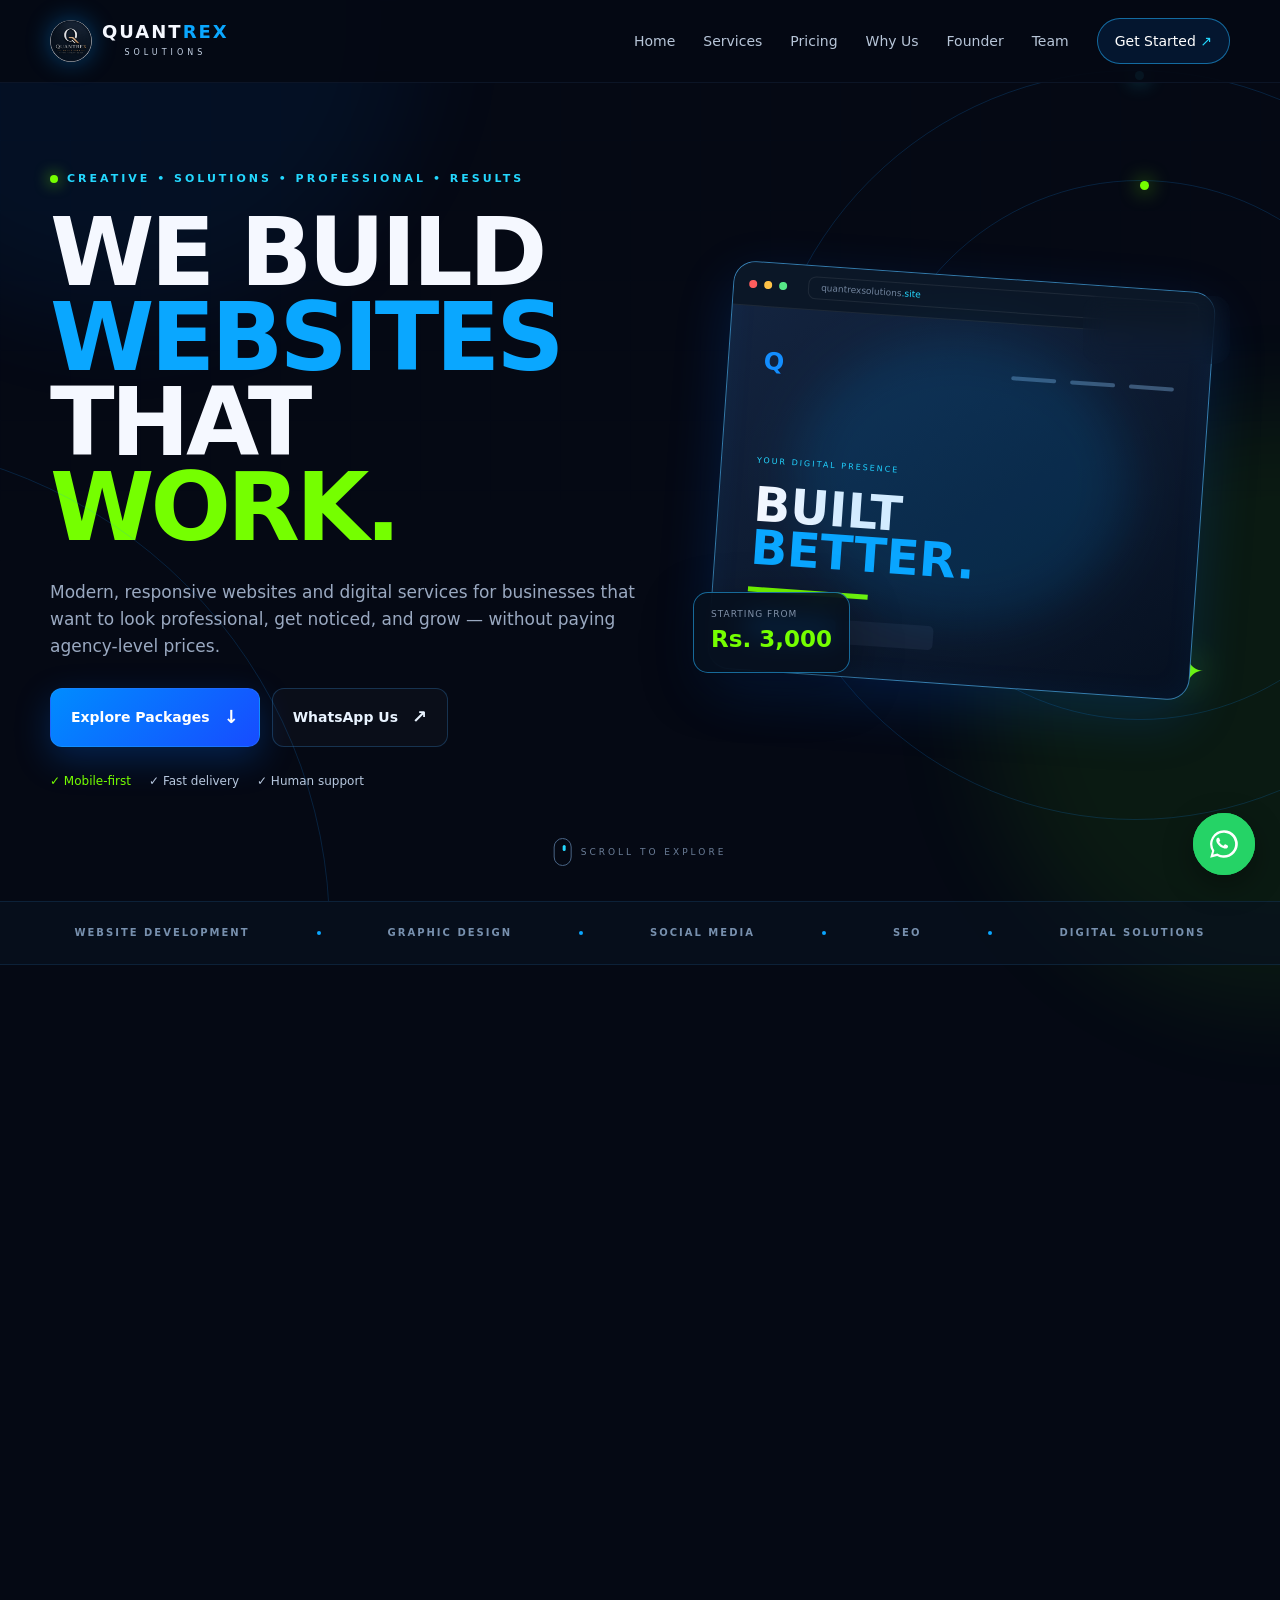
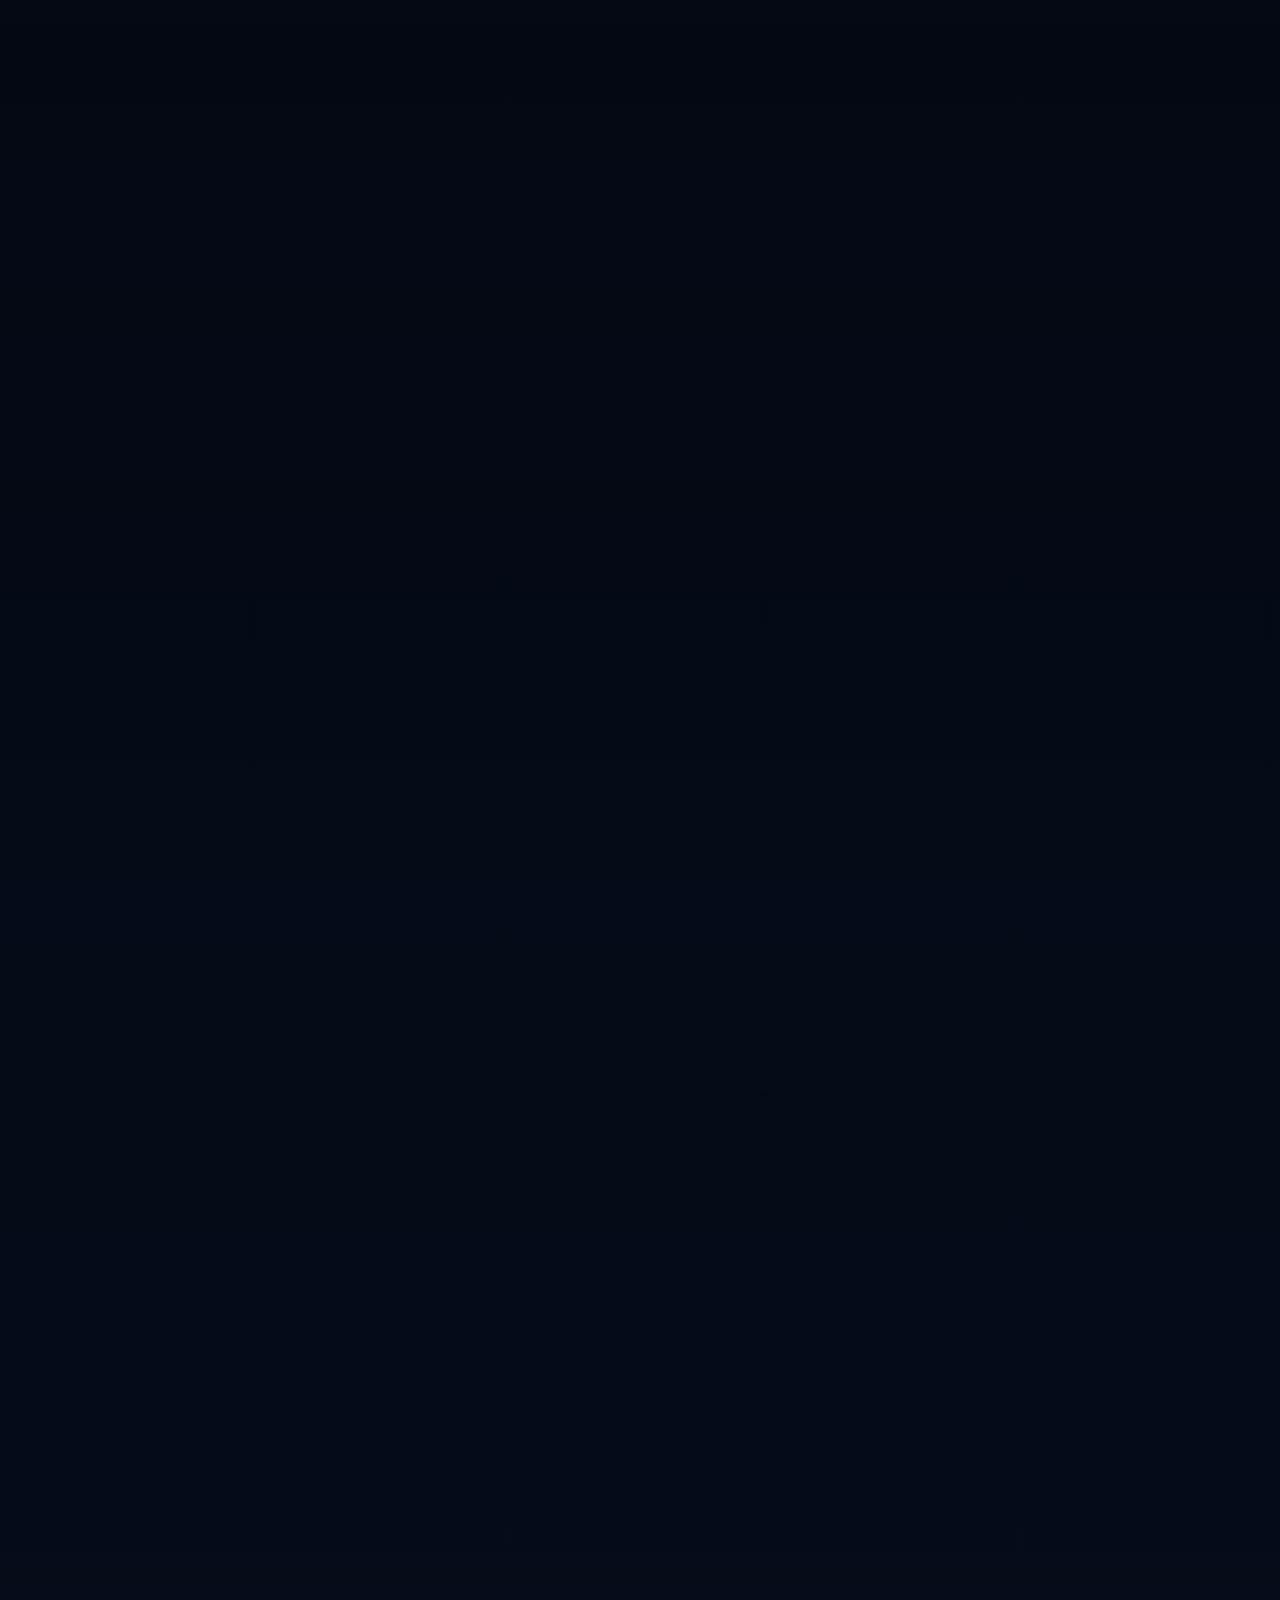
==== commit 674dc186: "change" ====
--- a/index.html
+++ b/index.html
@@ -7,9 +7,44 @@
   <meta name="description"
     content="Quantrex Solutions — affordable websites, digital services and practical tech solutions for businesses." />
   <meta name="theme-color" content="#050914" />
-  <title>Quantrex Solutions — Websites That Work</title>
+  <title>Quantrex Solutions | Web Development & AI Solutions in Nepal</title>
   <link rel="icon" href="assets/cropped_circle_image.png" />
   <link rel="stylesheet" href="style.css" />
+
+
+
+<meta name="description" content="Quantrex Solutions provides professional website development, web applications, AI solutions, automation, and digital security services in Nepal.">
+<meta name="keywords" content="Quantrex Solutions, Quantrex, website development Nepal, web developer Nepal, web application development, AI solutions Nepal, business websites, digital security">
+<meta name="author" content="Quantrex Solutions">
+<meta name="robots" content="index, follow">
+<link rel="canonical" href="https://quantrex.kiaanbhatta.com.np/">
+
+<!-- Open Graph: Social Media Sharing -->
+<meta property="og:type" content="website">
+<meta property="og:title" content="Quantrex Solutions | Web Development & AI Solutions">
+<meta property="og:description" content="We build professional websites, web applications, and AI-powered solutions for businesses.">
+<meta property="og:url" content="https://quantrex.kiaanbhatta.com.np/">
+<meta property="og:site_name" content="Quantrex Solutions">
+<meta property="og:image" content="https://quantrex.kiaanbhatta.com.np/assets/cropped_circle_image.png">
+
+
+<!-- Sitemap -->
+<link rel="sitemap" type="application/xml" href="https://quantrex.kiaanbhatta.com.np/sitemap.xml">
+
+
+
+<script type="application/ld+json">
+{
+  "@context": "https://schema.org",
+  "@type": "Organization",
+  "name": "Quantrex Solutions",
+  "url": "https://quantrex.kiaanbhatta.com.np/",
+  "description": "Quantrex Solutions provides website development, web application development, AI solutions, automation, and digital security services.",
+  "logo": "https://quantrex.kiaanbhatta.com.np/images/cropped_circle_image.png"
+}
+</script>
+
+
 </head>
 
 <body>
